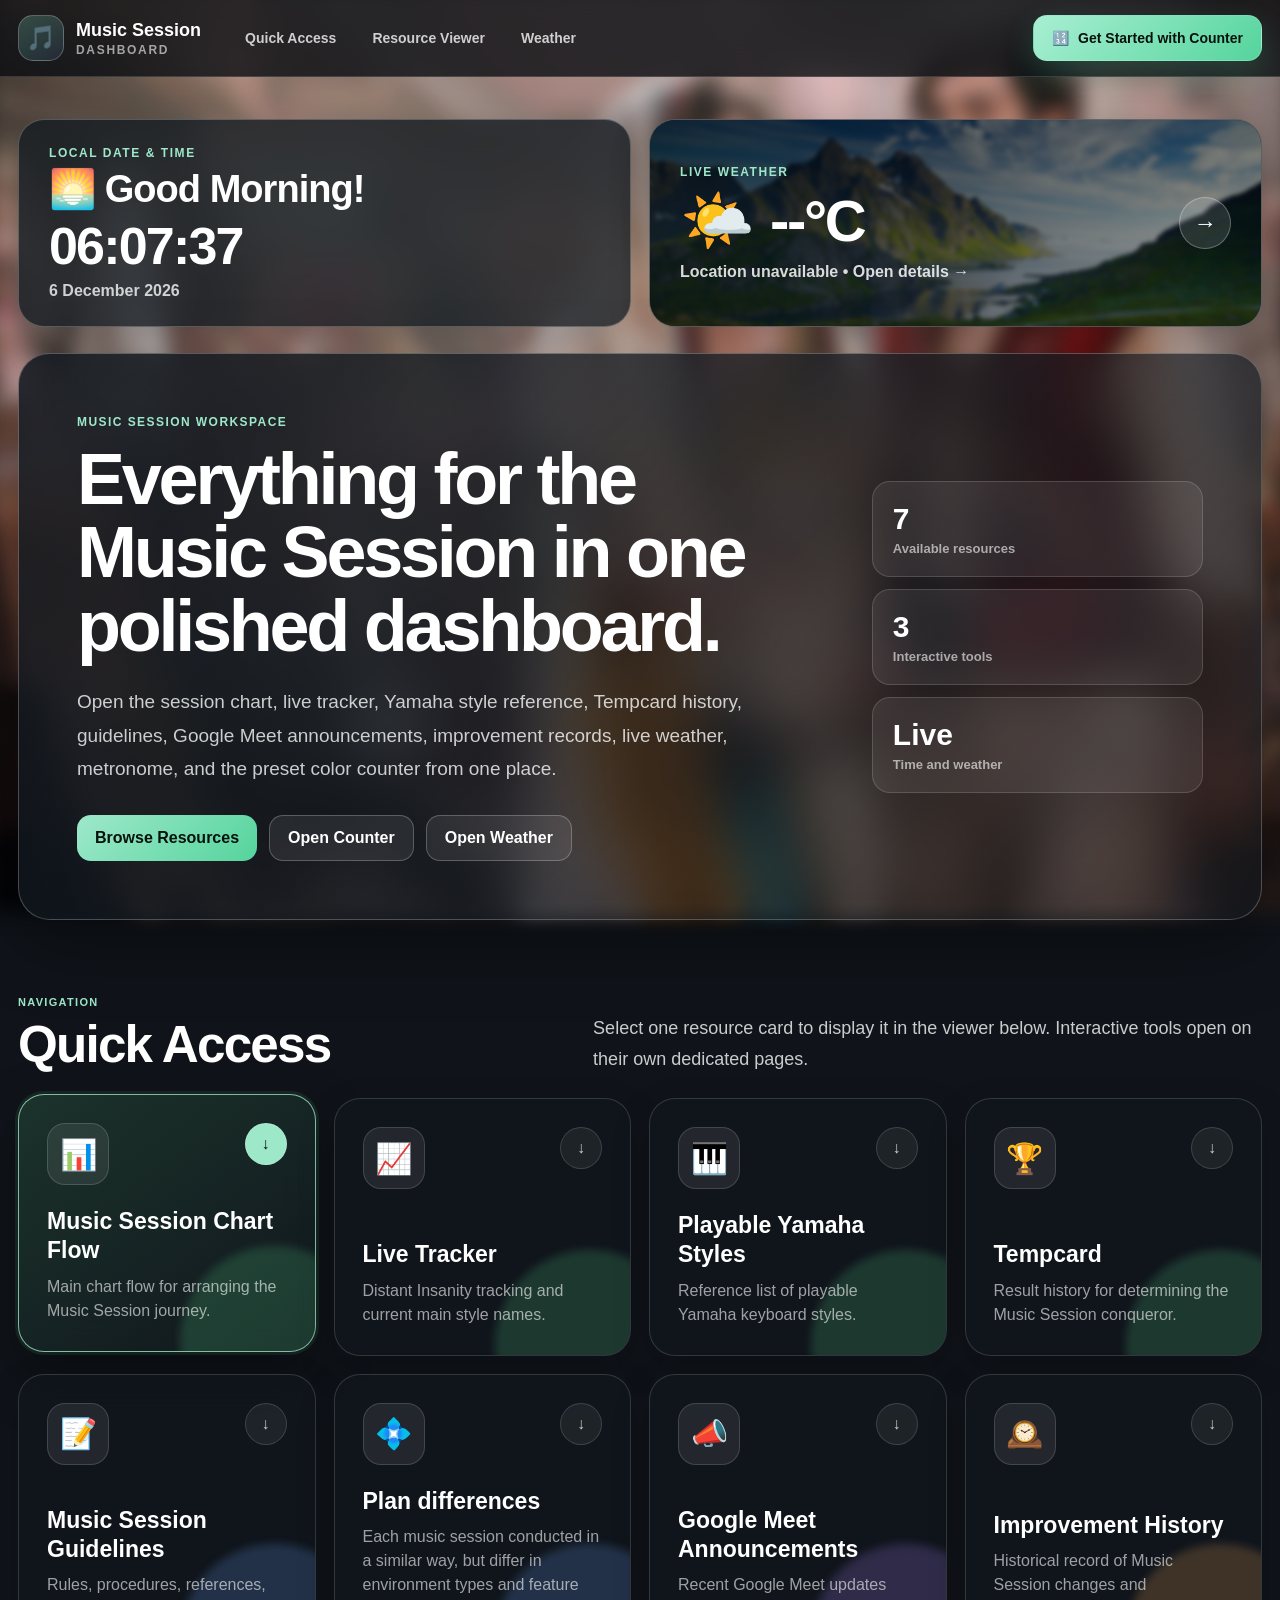
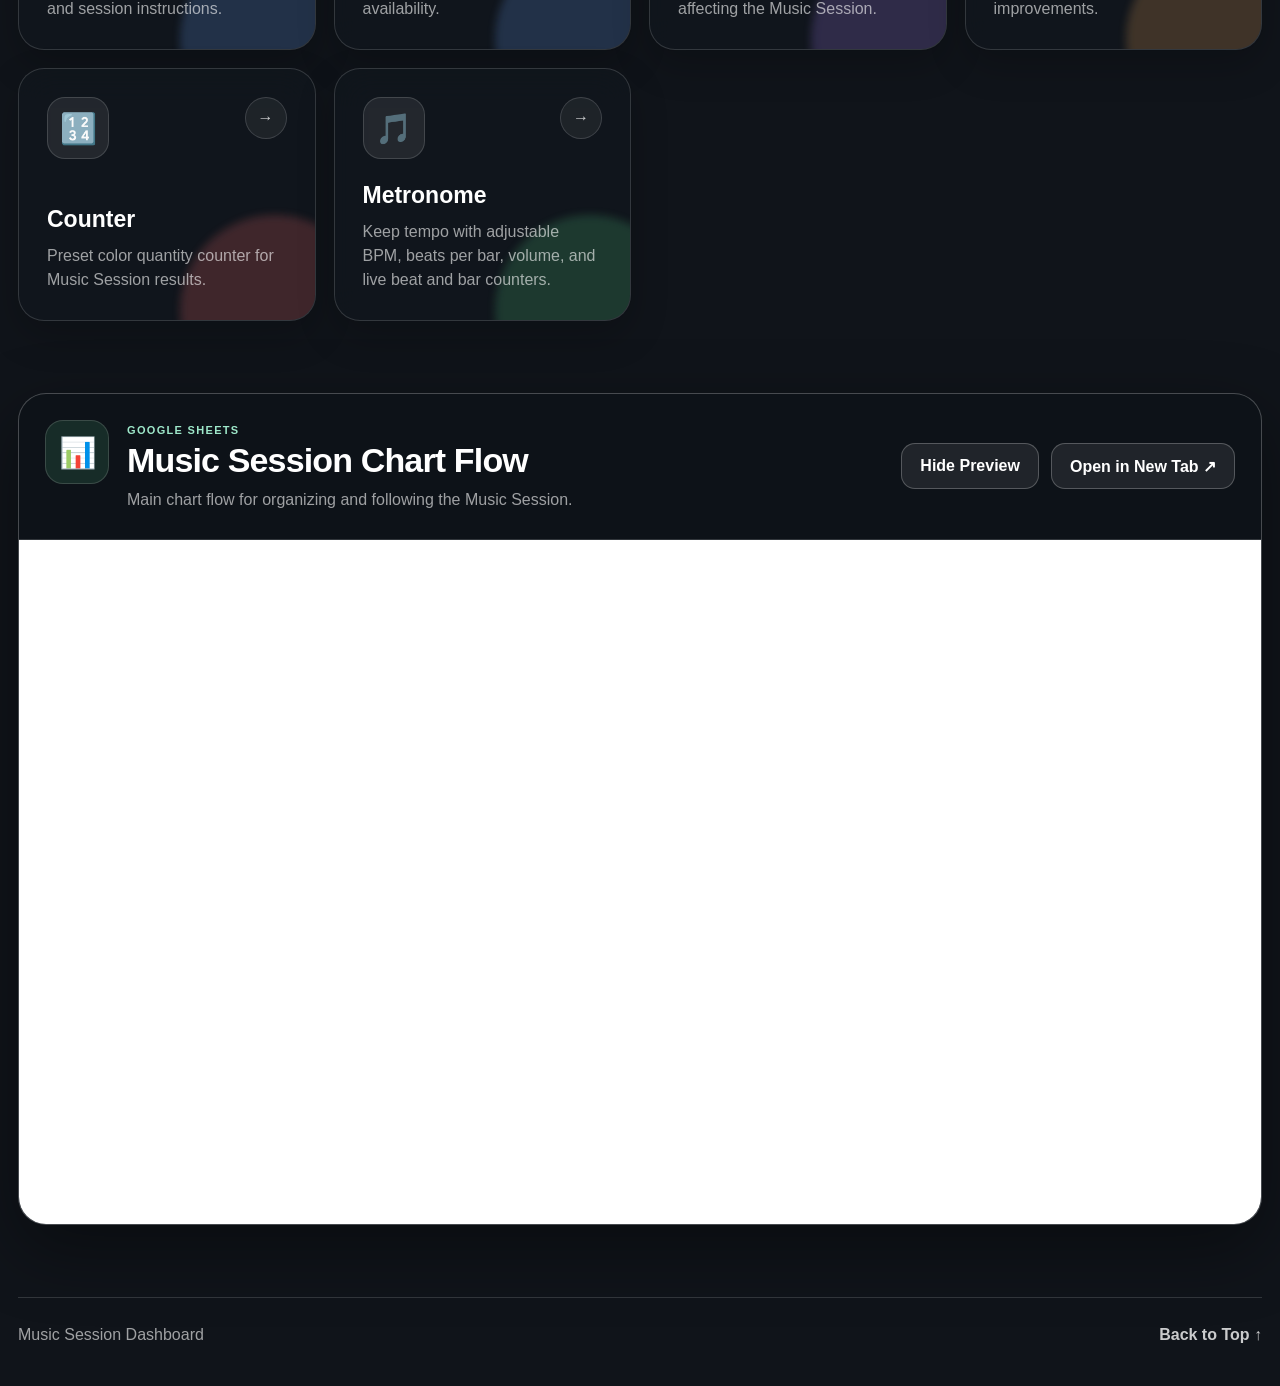
==== index.html @ f475f0dd "New Quick Access for "Spotify Plan Differences". There is a new quick action to open the variety of " ====
<!DOCTYPE html>
<html lang="en">

<head>

  <meta charset="UTF-8">

  <meta
    name="viewport"
    content="width=device-width, initial-scale=1.0"
  >

  <meta
    name="description"
    content="Music Session dashboard with dynamic resources, live date and time, weather, counter, and metronome."
  >

  <title>
    Music Session Dashboard
  </title>

  <link
    rel="stylesheet"
    href="style.css"
  >

</head>


<body id="top" class="dashboard-page">


  <!-- ==================================================
       TOP BAR
       ================================================== -->

  <header class="topbar">

    <div class="topbar-inner">

      <div class="topbar-left">

        <a
          href="#top"
          class="brand"
          aria-label="Music Session home"
        >

          <span
            class="brand-icon"
            aria-hidden="true"
          >
            🎵
          </span>


          <span class="brand-text">

            <strong>
              Music Session
            </strong>

            <small>
              Dashboard
            </small>

          </span>

        </a>


        <nav
          class="topnav"
          aria-label="Main navigation"
        >

          <a href="#quick-access">
            Quick Access
          </a>

          <a href="#resource-viewer">
            Resource Viewer
          </a>

          <a href="weather.html">
            Weather
          </a>

        </nav>

      </div>


      <a
        href="counter.html"
        class="counter-start-button"
      >

        <span aria-hidden="true">
          🔢
        </span>

        <span>
          Get Started with Counter
        </span>

      </a>

    </div>

  </header>


  <!-- ==================================================
       MAIN
       ================================================== -->

  <main class="container">


    <!-- ==================================================
         LIVE DATE / TIME + WEATHER
         ================================================== -->

    <section
      class="dashboard-glance"
      aria-label="Current date, time and weather"
    >


      <!-- ==================================================
           DATE + TIME + GREETING
           ================================================== -->

      <div
        class="
          dashboard-glance-card
          dashboard-time-card
        "
      >

        <span class="dashboard-glance-label">
          Local Date & Time
        </span>


        <strong
          id="dashboardGreeting"
          class="dashboard-greeting"
        >
          Good Afternoon!
        </strong>


        <strong
          id="dashboardTime"
          class="dashboard-time"
        >
          --:--:--
        </strong>


        <span
          id="dashboardDate"
          class="dashboard-date"
        >
          Loading date...
        </span>

      </div>


      <!-- ==================================================
           LIVE WEATHER
           ================================================== -->

      <a
        href="weather.html"
        class="
          dashboard-glance-card
          dashboard-weather-card
        "
        aria-label="Open detailed weather"
      >

        <div class="dashboard-weather-content">


          <div>

            <span class="dashboard-glance-label">
              Live Weather
            </span>


            <div class="dashboard-weather-main">

              <span
                id="dashboardWeatherIcon"
                class="dashboard-weather-icon"
                aria-hidden="true"
              >
                🌤️
              </span>


              <strong
                id="dashboardWeatherTemperature"
                class="dashboard-weather-temperature"
              >
                --°C
              </strong>

            </div>


            <span
              id="dashboardWeatherCondition"
              class="dashboard-weather-condition"
            >
              Open detailed weather →
            </span>

          </div>


          <span
            class="dashboard-weather-arrow"
            aria-hidden="true"
          >
            →
          </span>

        </div>

      </a>

    </section>


    <!-- ==================================================
         HERO
         ================================================== -->

    <section
      class="hero"
      aria-labelledby="hero-title"
    >

      <div class="hero-content">

        <span class="eyebrow">
          Music Session Workspace
        </span>


        <h1 id="hero-title">
          Everything for the Music Session in one polished dashboard.
        </h1>


        <p class="hero-description">

          Open the session chart, live tracker,
          Yamaha style reference, Tempcard history,
          guidelines, Google Meet announcements,
          improvement records, live weather,
          metronome, and the preset color counter
          from one place.

        </p>


        <div class="hero-actions">

          <a
            href="#quick-access"
            class="primary-button"
          >
            Browse Resources
          </a>


          <a
            href="counter.html"
            class="secondary-button"
          >
            Open Counter
          </a>


          <a
            href="weather.html"
            class="secondary-button"
          >
            Open Weather
          </a>

        </div>

      </div>


      <div
        class="hero-summary"
        aria-label="Dashboard summary"
      >

        <div class="summary-card">

          <strong>
            7
          </strong>

          <span>
            Available resources
          </span>

        </div>


        <div class="summary-card">

          <strong>
            3
          </strong>

          <span>
            Interactive tools
          </span>

        </div>


        <div class="summary-card">

          <strong>
            Live
          </strong>

          <span>
            Time and weather
          </span>

        </div>

      </div>

    </section>


    <!-- ==================================================
         QUICK ACCESS
         ================================================== -->

    <section
      id="quick-access"
      class="
        section
        quick-access-section
      "
      aria-labelledby="quick-access-title"
    >

      <div class="section-heading">

        <div>

          <span class="section-label">
            Navigation
          </span>

          <h2 id="quick-access-title">
            Quick Access
          </h2>

        </div>


        <p>

          Select one resource card to display it
          in the viewer below. Interactive tools
          open on their own dedicated pages.

        </p>

      </div>


      <div class="card-grid">


        <!-- ==================================================
             MUSIC SESSION CHART
             ================================================== -->

        <button
          type="button"
          class="
            card
            resource-card
            sheet-card
            is-active
          "
          data-resource-title="Music Session Chart Flow"
          data-resource-type="Google Sheets"
          data-resource-description="Main chart flow for organizing and following the Music Session."
          data-resource-icon="📊"
          data-resource-url="https://docs.google.com/spreadsheets/d/1V_SlKUXxLr7bbJw-w9-4BaVMol0aXf7e313ZcMLo2fs/preview"
          data-resource-new-tab="https://docs.google.com/spreadsheets/d/1V_SlKUXxLr7bbJw-w9-4BaVMol0aXf7e313ZcMLo2fs/edit"
          aria-pressed="true"
        >

          <span
            class="icon"
            aria-hidden="true"
          >
            📊
          </span>


          <span class="card-content">

            <span class="card-title">
              Music Session Chart Flow
            </span>

            <span class="card-description">
              Main chart flow for arranging the Music Session journey.
            </span>

          </span>


          <span
            class="card-arrow"
            aria-hidden="true"
          >
            ↓
          </span>

        </button>


        <!-- ==================================================
             LIVE TRACKER
             ================================================== -->

        <button
          type="button"
          class="
            card
            resource-card
            sheet-card
          "
          data-resource-title="Live Tracker: Distant Insanity &amp; Main Style Name"
          data-resource-type="Google Sheets"
          data-resource-description="Live tracking for Distant Insanity and current main style names."
          data-resource-icon="📈"
          data-resource-url="https://docs.google.com/spreadsheets/d/1BAISSJs8rFXNtnEbiE-Z1cZ-nD_5yqKEy746MrkdE5M/preview"
          data-resource-new-tab="https://docs.google.com/spreadsheets/d/1BAISSJs8rFXNtnEbiE-Z1cZ-nD_5yqKEy746MrkdE5M/edit"
          aria-pressed="false"
        >

          <span
            class="icon"
            aria-hidden="true"
          >
            📈
          </span>


          <span class="card-content">

            <span class="card-title">
              Live Tracker
            </span>

            <span class="card-description">
              Distant Insanity tracking and current main style names.
            </span>

          </span>


          <span
            class="card-arrow"
            aria-hidden="true"
          >
            ↓
          </span>

        </button>


        <!-- ==================================================
             YAMAHA STYLES
             ================================================== -->

        <button
          type="button"
          class="
            card
            resource-card
            sheet-card
          "
          data-resource-title="Playable Yamaha Styles"
          data-resource-type="Google Sheets"
          data-resource-description="Reference list of Yamaha styles available for the Music Session."
          data-resource-icon="🎹"
          data-resource-url="https://docs.google.com/spreadsheets/d/1kqIM1kcWwIaYMFfPiZJtVMvgMdsA9o6fN5UNkoQSwIM/preview"
          data-resource-new-tab="https://docs.google.com/spreadsheets/d/1kqIM1kcWwIaYMFfPiZJtVMvgMdsA9o6fN5UNkoQSwIM/edit"
          aria-pressed="false"
        >

          <span
            class="icon"
            aria-hidden="true"
          >
            🎹
          </span>


          <span class="card-content">

            <span class="card-title">
              Playable Yamaha Styles
            </span>

            <span class="card-description">
              Reference list of playable Yamaha keyboard styles.
            </span>

          </span>


          <span
            class="card-arrow"
            aria-hidden="true"
          >
            ↓
          </span>

        </button>


        <!-- ==================================================
             TEMPCARD
             ================================================== -->

        <button
          type="button"
          class="
            card
            resource-card
            sheet-card
          "
          data-resource-title="Tempcard"
          data-resource-type="Google Sheets"
          data-resource-description="Music Session result history and conqueror tracking."
          data-resource-icon="🏆"
          data-resource-url="https://docs.google.com/spreadsheets/d/1fgxN5ewGqs3GE6jlKywsi7XRRRi_KP_2VvP-HY1gpbs/preview"
          data-resource-new-tab="https://docs.google.com/spreadsheets/d/1fgxN5ewGqs3GE6jlKywsi7XRRRi_KP_2VvP-HY1gpbs/edit"
          aria-pressed="false"
        >

          <span
            class="icon"
            aria-hidden="true"
          >
            🏆
          </span>


          <span class="card-content">

            <span class="card-title">
              Tempcard
            </span>

            <span class="card-description">
              Result history for determining the Music Session conqueror.
            </span>

          </span>


          <span
            class="card-arrow"
            aria-hidden="true"
          >
            ↓
          </span>

        </button>


        <!-- ==================================================
             GUIDELINES
             ================================================== -->

        <button
          type="button"
          class="
            card
            resource-card
            doc-card
          "
          data-resource-title="Music Session Guidelines"
          data-resource-type="Google Docs"
          data-resource-description="Rules, procedures, and guidance for running the Music Session."
          data-resource-icon="📝"
          data-resource-url="https://docs.google.com/document/d/1ERNbJlij9QoPLC6sWJPvThHM378qlVsbnr9JeuBmEfo/preview"
          data-resource-new-tab="https://docs.google.com/document/d/1ERNbJlij9QoPLC6sWJPvThHM378qlVsbnr9JeuBmEfo/edit"
          aria-pressed="false"
        >

          <span
            class="icon"
            aria-hidden="true"
          >
            📝
          </span>


          <span class="card-content">

            <span class="card-title">
              Music Session Guidelines
            </span>

            <span class="card-description">
              Rules, procedures, references, and session instructions.
            </span>

          </span>


          <span
            class="card-arrow"
            aria-hidden="true"
          >
            ↓
          </span>

        </button>

        <!-- ==================================================
             SPOTIFY PLAN DIFFERENCE BETWEEN ENVIRONMENTS
             ================================================== -->

        <button
          type="button"
          class="
            card
            resource-card
            doc-card
          "
          data-resource-title="Plan differences"
          data-resource-type="Google Docs"
          data-resource-description="Each music session conducted in a similar way, but differ in environment types and feature availability."
          data-resource-icon="💠"
          data-resource-url="https://docs.google.com/document/d/1snpueik8jiunu4cv74UNIBNh7AFNeFXihtmrHwlPkcQ/preview"
          data-resource-new-tab="https://docs.google.com/document/d/1snpueik8jiunu4cv74UNIBNh7AFNeFXihtmrHwlPkcQ/edit"
          aria-pressed="false"
        >

          <span
            class="icon"
            aria-hidden="true"
          >
            💠
          </span>


          <span class="card-content">

            <span class="card-title">
              Plan differences
            </span>

            <span class="card-description">
              Each music session conducted in a similar way, but differ in environment types and feature availability.
            </span>

          </span>


          <span
            class="card-arrow"
            aria-hidden="true"
          >
            ↓
          </span>

        </button>


        <!-- ==================================================
             GOOGLE MEET
             ================================================== -->

        <button
          type="button"
          class="
            card
            resource-card
            meet-card
          "
          data-resource-title="Google Meet Announcements"
          data-resource-type="Google Sheets"
          data-resource-description="Recent Google Meet updates that may affect the Music Session."
          data-resource-icon="📣"
          data-resource-url="https://docs.google.com/spreadsheets/d/1P5zKMvawd4gJhKSRdp7oP5b7s4BprOebLRveQnxFM_A/preview"
          data-resource-new-tab="https://docs.google.com/spreadsheets/d/1P5zKMvawd4gJhKSRdp7oP5b7s4BprOebLRveQnxFM_A/edit"
          aria-pressed="false"
        >

          <span
            class="icon"
            aria-hidden="true"
          >
            📣
          </span>


          <span class="card-content">

            <span class="card-title">
              Google Meet Announcements
            </span>

            <span class="card-description">
              Recent Google Meet updates affecting the Music Session.
            </span>

          </span>


          <span
            class="card-arrow"
            aria-hidden="true"
          >
            ↓
          </span>

        </button>


        <!-- ==================================================
             IMPROVEMENT HISTORY
             ================================================== -->

        <button
          type="button"
          class="
            card
            resource-card
            history-card
          "
          data-resource-title="History of Music Session Improvements"
          data-resource-type="Google Docs"
          data-resource-description="Historical record of Music Session changes and improvements."
          data-resource-icon="🕰️"
          data-resource-url="https://docs.google.com/document/d/1QfhVP-BwD-6HYWQwam2kNv_-k9z2s3FiHQLg7I-kcUc/preview"
          data-resource-new-tab="https://docs.google.com/document/d/1QfhVP-BwD-6HYWQwam2kNv_-k9z2s3FiHQLg7I-kcUc/edit"
          aria-pressed="false"
        >

          <span
            class="icon"
            aria-hidden="true"
          >
            🕰️
          </span>


          <span class="card-content">

            <span class="card-title">
              Improvement History
            </span>

            <span class="card-description">
              Historical record of Music Session changes and improvements.
            </span>

          </span>


          <span
            class="card-arrow"
            aria-hidden="true"
          >
            ↓
          </span>

        </button>


        <!-- ==================================================
             COUNTER
             ================================================== -->

        <a
          href="counter.html"
          class="
            card
            counter-card
          "
        >

          <span
            class="icon"
            aria-hidden="true"
          >
            🔢
          </span>


          <span class="card-content">

            <span class="card-title">
              Counter
            </span>

            <span class="card-description">
              Preset color quantity counter for Music Session results.
            </span>

          </span>


          <span
            class="card-arrow"
            aria-hidden="true"
          >
            →
          </span>

        </a>


        <!-- ==================================================
             METRONOME
             ================================================== -->

        <a
          href="metronome.html"
          class="
            card
            metronome-card
          "
        >

          <span
            class="icon"
            aria-hidden="true"
          >
            🎵
          </span>


          <span class="card-content">

            <span class="card-title">
              Metronome
            </span>

            <span class="card-description">

              Keep tempo with adjustable BPM,
              beats per bar, volume, and live beat
              and bar counters.

            </span>

          </span>


          <span
            class="card-arrow"
            aria-hidden="true"
          >
            →
          </span>

        </a>

      </div>

    </section>


    <!-- ==================================================
         RESOURCE VIEWER
         ================================================== -->

    <section
      id="resource-viewer"
      class="
        section
        viewer-section
      "
      aria-labelledby="viewer-title"
    >

      <div class="viewer-card">


        <div class="viewer-header">


          <div class="viewer-title-group">

            <span
              id="viewer-icon"
              class="
                viewer-icon
                sheet-icon
              "
              aria-hidden="true"
            >
              📊
            </span>


            <div>

              <span
                id="viewer-type"
                class="resource-type"
              >
                Google Sheets
              </span>


              <h2 id="viewer-title">
                Music Session Chart Flow
              </h2>


              <p id="viewer-description">

                Main chart flow for organizing
                and following the Music Session.

              </p>

            </div>

          </div>


          <div class="viewer-actions">

            <button
              type="button"
              id="toggle-viewer-button"
              class="viewer-button"
              aria-expanded="true"
              aria-controls="resource-frame-container"
            >
              Hide Preview
            </button>


            <a
              id="viewer-open-button"
              href="https://docs.google.com/spreadsheets/d/1V_SlKUXxLr7bbJw-w9-4BaVMol0aXf7e313ZcMLo2fs/edit"
              target="_blank"
              rel="noopener noreferrer"
              class="open-button"
            >
              Open in New Tab ↗
            </a>

          </div>

        </div>


        <div
          id="resource-frame-container"
          class="iframe-container"
        >

          <div
            id="viewer-loading"
            class="viewer-loading"
            aria-live="polite"
          >
            Loading preview…
          </div>


          <iframe
            id="resource-frame"
            src="https://docs.google.com/spreadsheets/d/1V_SlKUXxLr7bbJw-w9-4BaVMol0aXf7e313ZcMLo2fs/preview"
            title="Music Session Chart Flow read-only preview"
            loading="lazy"
            allowfullscreen
          ></iframe>

        </div>

      </div>

    </section>

  </main>


  <!-- ==================================================
       FOOTER
       ================================================== -->

  <footer class="footer">

    <p>
      Music Session Dashboard
    </p>


    <a href="#top">
      Back to Top ↑
    </a>

  </footer>


  <script src="script.js"></script>

</body>

</html>
---- style.css ----
* {
  box-sizing: border-box;
}

/* ==================================================
   ROOT
   ================================================== */

:root {
  --page-width: 1540px;

  --text-primary: #ffffff;
  --text-secondary: rgba(255, 255, 255, 0.78);
  --text-muted: rgba(255, 255, 255, 0.60);

  --border-light: rgba(255, 255, 255, 0.15);
  --border-medium: rgba(255, 255, 255, 0.24);

  --green: #57cc84;
  --green-light: #9ee8ca;
  --blue: #70a7ff;
  --purple: #ad85ff;
  --orange: #ffb15f;
  --red: #ff7070;

  --shadow-large:
    0 24px 70px rgba(0, 0, 0, 0.40);


  /* ==================================================
     COUNTER + METRONOME BACKGROUND

     CHANGE THIS EVERY MAIN STYLE LIST REFRESH
     ================================================== */

  --music-session-background:
    url(
      "images/Screencap - Main clip/Aladdin 30.jpg"
    );


  /* ==================================================
     DASHBOARD BACKGROUND ONLY 
     index.html permanently uses this image

  CHANGE THIS EVERY 3 MAIN STYLE LIST REFRESHES
     ================================================== */

  --dashboard-background:
    url(
      "images/Main%20background/ALD-1000035.jpg"
    );


  /* ==================================================
     SHARED BACKGROUND SETTINGS
     ================================================== */

  --music-session-background-blur: 10px;
  --music-session-background-darkness: 0.1;
}


/* ==================================================
   HTML
   ================================================== */

html {
  scroll-behavior: smooth;
  scroll-padding-top: 100px;
}

html,
body {
  margin: 0;
  padding: 0;
  width: 100%;
  min-height: 100%;
}


/* ==================================================
   PAGE
   ================================================== */

body {
  min-height: 100vh;

  position: relative;

  overflow-x: hidden;

  font-family:
    Rubik,
    Arial,
    sans-serif;

  color:
    var(--text-primary);

  background:
    #10141a;
}


/* ==================================================
   SHARED BACKGROUND

   Default:
   Counter + Metronome = current Main Style
   ================================================== */

body::before {
  content: "";

  position: fixed;

  /*
  Equal extension around all sides prevents
  blur-edge clipping without changing centering.
  */
  inset: -12px;

  z-index: -2;

  background-image:
    var(--music-session-background);

  background-size:
    cover;

  background-position:
    center center;

  background-repeat:
    no-repeat;

  filter:
    blur(
      var(--music-session-background-blur)
    );

  transform:
    none;

  pointer-events:
    none;
}


/* ==================================================
   DASHBOARD BACKGROUND OVERRIDE

   index.html ONLY
   ================================================== */

body.dashboard-page::before {
  background-image:
    var(--dashboard-background);
}


/* ==================================================
   SHARED DARK OVERLAY
   ================================================== */

body::after {
  content: "";

  position: fixed;

  inset: 0;

  z-index: -1;

  background:
    rgba(
      0,
      0,
      0,
      var(--music-session-background-darkness)
    );

  pointer-events:
    none;
}


/* ==================================================
   GENERAL
   ================================================== */

a {
  color: inherit;
}

button {
  font: inherit;
}


/* ==================================================
   TOP BAR
   ================================================== */

.topbar {
  position: sticky;
  top: 0;

  z-index: 100;

  border-bottom:
    1px solid var(--border-light);

  background:
    rgba(8, 12, 17, 0.78);

  backdrop-filter:
    blur(22px);

  -webkit-backdrop-filter:
    blur(22px);
}

.topbar-inner {
  width:
    min(
      var(--page-width),
      calc(100% - 36px)
    );

  min-height: 76px;

  margin: 0 auto;

  display: flex;

  align-items: center;

  justify-content:
    space-between;

  gap: 24px;
}

.topbar-left {
  min-width: 0;

  display: flex;

  align-items: center;

  justify-content:
    flex-start;

  gap: 30px;
}


/* ==================================================
   BRAND
   ================================================== */

.brand {
  flex: 0 0 auto;

  display: inline-flex;

  align-items: center;

  gap: 12px;

  color: white;

  text-decoration: none;
}

.brand-icon {
  width: 46px;
  height: 46px;

  display: grid;

  place-items: center;

  border:
    1px solid var(--border-medium);

  border-radius: 15px;

  background:
    linear-gradient(
      145deg,
      rgba(123, 220, 181, 0.26),
      rgba(112, 167, 255, 0.12)
    );

  font-size: 24px;
}

.brand-text strong,
.brand-text small {
  display: block;
}

.brand-text strong {
  font-size: 18px;
}

.brand-text small {
  margin-top: 2px;

  color:
    var(--text-muted);

  font-size: 12px;
  font-weight: 700;

  text-transform: uppercase;

  letter-spacing: 0.14em;
}


/* ==================================================
   NAVIGATION
   ================================================== */

.topnav {
  display: flex;

  align-items: center;

  gap: 8px;
}

.topnav a {
  padding:
    10px 14px;

  border-radius: 12px;

  color:
    var(--text-secondary);

  text-decoration: none;

  font-size: 14px;
  font-weight: 700;

  transition:
    background 0.2s ease,
    color 0.2s ease,
    transform 0.2s ease;
}

.topnav a:hover {
  color: white;

  background:
    rgba(255, 255, 255, 0.10);

  transform:
    translateY(-1px);
}


/* ==================================================
   COUNTER START BUTTON
   ================================================== */

.counter-start-button {
  flex: 0 0 auto;

  min-height: 46px;

  padding:
    0 18px;

  display: inline-flex;

  align-items: center;

  justify-content: center;

  gap: 9px;

  border:
    1px solid rgba(158, 232, 202, 0.40);

  border-radius: 14px;

  color:
    #07120d;

  background:
    linear-gradient(
      135deg,
      #a8efd2,
      #55d49d
    );

  box-shadow:
    0 12px 30px rgba(69, 197, 143, 0.22);

  text-decoration: none;

  font-size: 14px;
  font-weight: 800;

  transition:
    transform 0.2s ease,
    box-shadow 0.2s ease;
}

.counter-start-button:hover {
  transform:
    translateY(-2px);

  box-shadow:
    0 17px 36px rgba(69, 197, 143, 0.34);
}


/* ==================================================
   CONTAINER
   ================================================== */

.container {
  width:
    min(
      var(--page-width),
      calc(100% - 36px)
    );

  margin:
    0 auto;

  padding:
    42px 0 72px;
}


/* ==================================================
   DASHBOARD GLANCE
   ================================================== */

.dashboard-glance {
  display: grid;

  grid-template-columns:
    repeat(
      2,
      minmax(0, 1fr)
    );

  gap: 18px;

  margin-bottom: 26px;
}

.dashboard-glance-card {
  position: relative;

  overflow: hidden;

  min-height: 170px;

  padding:
    26px 30px;

  display: flex;

  flex-direction: column;

  justify-content: center;

  border:
    1px solid var(--border-medium);

  border-radius: 26px;

  color: white;

  background:
    rgba(17, 24, 31, 0.76);

  box-shadow:
    0 16px 38px rgba(0, 0, 0, 0.25);

  backdrop-filter:
    blur(20px);

  -webkit-backdrop-filter:
    blur(20px);

  text-decoration: none;

  transition:
    transform 0.22s ease,
    border-color 0.22s ease,
    background 0.22s ease,
    box-shadow 0.22s ease;
}

.dashboard-glance-card:hover {
  transform:
    translateY(-4px);

  border-color:
    rgba(158, 232, 202, 0.55);

  box-shadow:
    0 22px 46px rgba(0, 0, 0, 0.34);
}

.dashboard-glance-label {
  display: block;

  color:
    var(--green-light);

  font-size: 12px;

  font-weight: 800;

  letter-spacing: 0.13em;

  text-transform: uppercase;
}


/* ==================================================
   GREETING
   ================================================== */

.dashboard-greeting {
  display: block;

  margin-top: 9px;

  color: white;

  font-size:
    clamp(27px, 3vw, 38px);

  line-height: 1.08;

  font-weight: 800;

  letter-spacing: -0.025em;
}


/* ==================================================
   TIME
   ================================================== */

.dashboard-time {
  display: block;

  margin-top: 10px;

  color: white;

  font-size:
    clamp(36px, 4.3vw, 52px);

  line-height: 1;

  font-weight: 800;

  letter-spacing: -0.035em;
}


/* ==================================================
   DATE
   ================================================== */

.dashboard-date {
  display: block;

  margin-top: 10px;

  color:
    var(--text-secondary);

  font-size: 16px;

  font-weight: 700;
}


/* ==================================================
   DASHBOARD WEATHER CARD
   ================================================== */

.dashboard-weather-card {
  position: relative;

  overflow: hidden;

  background:
    rgba(17, 24, 31, 0.76);
}

.dashboard-weather-card::before {
  content: "";

  position: absolute;

  inset: -4px;

  z-index: 0;

  background:
    linear-gradient(
      90deg,
      rgba(4, 14, 19, 0.78),
      rgba(5, 14, 20, 0.45)
    ),
    url(
      "images/weather-background.jpg"
    )
    center / cover
    no-repeat;

  filter:
    blur(2px);

  pointer-events:
    none;
}

.dashboard-weather-content {
  position: relative;

  z-index: 2;

  width: 100%;

  display: flex;

  align-items: center;

  justify-content:
    space-between;

  gap: 20px;
}

.dashboard-weather-main {
  margin-top: 12px;

  display: flex;

  align-items: center;

  gap: 15px;
}

.dashboard-weather-icon {
  flex: 0 0 auto;

  font-size:
    clamp(44px, 5vw, 60px);

  line-height: 1;
}

.dashboard-weather-temperature {
  color: white;

  font-size:
    clamp(42px, 5.2vw, 58px);

  line-height: 1;

  font-weight: 800;

  letter-spacing: -0.04em;
}

.dashboard-weather-condition {
  display: block;

  margin-top: 12px;

  color:
    rgba(255, 255, 255, 0.84);

  font-size: 16px;

  font-weight: 700;
}

.dashboard-weather-arrow {
  width: 52px;
  height: 52px;

  display: grid;

  place-items: center;

  flex: 0 0 auto;

  border:
    1px solid rgba(255, 255, 255, 0.28);

  border-radius: 50%;

  background:
    rgba(255, 255, 255, 0.12);

  color: white;

  font-size: 23px;

  font-weight: 800;
}


/* ==================================================
   HERO
   ================================================== */

.hero {
  position: relative;

  overflow: hidden;

  display: grid;

  grid-template-columns:
    minmax(0, 1.6fr)
    minmax(280px, 0.7fr);

  align-items: center;

  gap: 38px;

  padding:
    clamp(30px, 5vw, 58px);

  border:
    1px solid var(--border-medium);

  border-radius: 32px;

  background:
    linear-gradient(
      135deg,
      rgba(17, 24, 31, 0.86),
      rgba(17, 24, 31, 0.58)
    );

  box-shadow:
    var(--shadow-large);

  backdrop-filter:
    blur(26px);

  -webkit-backdrop-filter:
    blur(26px);
}

.hero-content,
.hero-summary {
  position: relative;

  z-index: 1;
}

.eyebrow,
.section-label,
.resource-type {
  display: inline-block;

  color:
    var(--green-light);

  font-weight: 800;

  text-transform: uppercase;

  letter-spacing: 0.12em;
}

.eyebrow {
  margin-bottom: 14px;

  font-size: 12px;
}

.hero h1 {
  max-width: 860px;

  margin: 0;

  font-size:
    clamp(38px, 6vw, 72px);

  line-height: 1.02;

  letter-spacing: -0.045em;
}

.hero-description {
  max-width: 760px;

  margin:
    22px 0 0;

  color:
    var(--text-secondary);

  font-size:
    clamp(16px, 2vw, 19px);

  line-height: 1.75;
}


/* ==================================================
   HERO ACTIONS
   ================================================== */

.hero-actions {
  display: flex;

  flex-wrap: wrap;

  gap: 12px;

  margin-top: 30px;
}

.primary-button,
.secondary-button,
.open-button,
.viewer-button {
  min-height: 46px;

  padding:
    0 18px;

  display: inline-flex;

  align-items: center;

  justify-content: center;

  border-radius: 14px;

  text-decoration: none;

  font-weight: 800;

  cursor: pointer;

  transition:
    transform 0.2s ease,
    background 0.2s ease,
    box-shadow 0.2s ease;
}

.primary-button {
  color:
    #07120d;

  background:
    linear-gradient(
      135deg,
      #9ee8ca,
      #55d49d
    );
}

.secondary-button,
.open-button,
.viewer-button {
  border:
    1px solid var(--border-medium);

  color: white;

  background:
    rgba(255, 255, 255, 0.08);
}

.primary-button:hover,
.secondary-button:hover,
.open-button:hover,
.viewer-button:hover {
  transform:
    translateY(-2px);
}

.secondary-button:hover,
.open-button:hover,
.viewer-button:hover {
  background:
    rgba(255, 255, 255, 0.14);
}


/* ==================================================
   HERO SUMMARY
   ================================================== */

.hero-summary {
  display: grid;

  gap: 12px;
}

.summary-card {
  padding: 20px;

  border:
    1px solid var(--border-light);

  border-radius: 18px;

  background:
    rgba(255, 255, 255, 0.075);
}

.summary-card strong,
.summary-card span {
  display: block;
}

.summary-card strong {
  font-size: 30px;
}

.summary-card span {
  margin-top: 5px;

  color:
    var(--text-muted);

  font-size: 13px;

  font-weight: 700;
}


/* ==================================================
   SECTIONS
   ================================================== */

.section {
  margin-top: 72px;
}

.section-heading {
  display: grid;

  grid-template-columns:
    minmax(0, 0.8fr)
    minmax(280px, 1fr);

  align-items: end;

  gap: 40px;

  margin-bottom: 24px;
}

.section-label {
  margin-bottom: 7px;

  font-size: 11px;
}

.section-heading h2 {
  margin: 0;

  font-size:
    clamp(30px, 4vw, 52px);

  letter-spacing: -0.035em;
}

.section-heading > p {
  margin: 0;

  color:
    var(--text-secondary);

  font-size: 18px;

  line-height: 1.7;
}


/* ==================================================
   CARDS
   ================================================== */

.card-grid {
  display: grid;

  grid-template-columns:
    repeat(
      4,
      minmax(0, 1fr)
    );

  gap: 18px;
}

.card {
  position: relative;

  overflow: hidden;

  min-height: 220px;

  padding: 28px;

  display: flex;

  flex-direction: column;

  justify-content: space-between;

  gap: 22px;

  border:
    1px solid var(--border-light);

  border-radius: 26px;

  color: white;

  background:
    rgba(17, 23, 30, 0.72);

  box-shadow:
    0 15px 38px rgba(0, 0, 0, 0.20);

  backdrop-filter:
    blur(18px);

  -webkit-backdrop-filter:
    blur(18px);

  text-align: left;

  text-decoration: none;

  cursor: pointer;

  transition:
    transform 0.22s ease,
    border-color 0.22s ease,
    background 0.22s ease,
    box-shadow 0.22s ease;
}

button.card {
  width: 100%;

  appearance: none;

  -webkit-appearance: none;
}

.card::after {
  content: "";

  position: absolute;

  right: -55px;

  bottom: -85px;

  width: 190px;
  height: 190px;

  border-radius: 50%;

  opacity: 0.20;

  filter:
    blur(4px);
}

.card:hover {
  transform:
    translateY(-6px);

  border-color:
    var(--border-medium);

  background:
    rgba(27, 34, 42, 0.88);
}

.card.is-active {
  transform:
    translateY(-4px);

  border-color:
    rgba(158, 232, 202, 0.78);

  background:
    linear-gradient(
      145deg,
      rgba(29, 54, 45, 0.92),
      rgba(17, 23, 30, 0.84)
    );

  box-shadow:
    0 0 0 3px rgba(87, 204, 132, 0.10),
    0 24px 55px rgba(0, 0, 0, 0.38);
}

.card.is-active .card-arrow {
  color:
    #07120d;

  background:
    var(--green-light);
}

.icon {
  position: relative;

  z-index: 1;

  width: 62px;
  height: 62px;

  display: grid;

  place-items: center;

  border:
    1px solid var(--border-light);

  border-radius: 18px;

  background:
    rgba(255, 255, 255, 0.08);

  font-size: 30px;
}

.card-content {
  position: relative;

  z-index: 1;

  display: block;
}

.card-title {
  display: block;

  font-size: 23px;

  font-weight: 800;

  line-height: 1.25;
}

.card-description {
  display: block;

  margin-top: 10px;

  color:
    var(--text-muted);

  font-size: 16px;

  line-height: 1.5;
}

.card-arrow {
  position: absolute;

  top: 28px;
  right: 28px;

  z-index: 1;

  width: 42px;
  height: 42px;

  display: grid;

  place-items: center;

  border:
    1px solid var(--border-light);

  border-radius: 50%;

  color:
    var(--text-secondary);

  background:
    rgba(255, 255, 255, 0.06);

  font-weight: 800;
}

.sheet-card::after {
  background:
    var(--green);
}

.doc-card::after {
  background:
    var(--blue);
}

.meet-card::after {
  background:
    var(--purple);
}

.history-card::after {
  background:
    var(--orange);
}

.counter-card::after {
  background:
    var(--red);
}

.metronome-card::after {
  background:
    #57cc84;
}


/* ==================================================
   VIEWER
   ================================================== */

.viewer-card {
  overflow: hidden;

  border:
    1px solid var(--border-medium);

  border-radius: 28px;

  background:
    rgba(14, 19, 25, 0.82);

  box-shadow:
    var(--shadow-large);

  backdrop-filter:
    blur(23px);

  -webkit-backdrop-filter:
    blur(23px);
}

.viewer-header {
  padding: 26px;

  display: flex;

  align-items: center;

  justify-content:
    space-between;

  gap: 24px;

  border-bottom:
    1px solid var(--border-light);
}

.viewer-title-group {
  min-width: 0;

  display: flex;

  align-items: flex-start;

  gap: 18px;
}

.viewer-icon {
  flex: 0 0 auto;

  width: 64px;
  height: 64px;

  display: grid;

  place-items: center;

  border:
    1px solid var(--border-light);

  border-radius: 18px;

  background:
    rgba(87, 204, 132, 0.14);

  font-size: 30px;
}

.resource-type {
  margin-bottom: 5px;

  font-size: 11px;
}

.viewer-title-group h2 {
  margin: 0;

  font-size:
    clamp(24px, 3vw, 34px);

  letter-spacing: -0.025em;
}

.viewer-title-group p {
  margin:
    8px 0 0;

  color:
    var(--text-muted);

  font-size: 16px;

  line-height: 1.55;
}

.viewer-actions {
  flex: 0 0 auto;

  display: flex;

  align-items: center;

  gap: 12px;
}


/* ==================================================
   IFRAME
   ================================================== */

.iframe-container {
  position: relative;

  width: 100%;

  height:
    min(76vh, 760px);

  min-height: 540px;

  overflow: hidden;

  background:
    rgba(255, 255, 255, 0.04);

  transition:
    height 0.35s ease,
    min-height 0.35s ease,
    opacity 0.25s ease;
}

.iframe-container iframe {
  position: relative;

  z-index: 2;

  width: 100%;
  height: 100%;

  display: block;

  border: 0;

  background:
    white;

  opacity: 1;

  transition:
    opacity 0.25s ease;
}

.iframe-container.is-loading iframe {
  opacity: 0;
}

.viewer-loading {
  position: absolute;

  inset: 0;

  z-index: 1;

  display: grid;

  place-items: center;

  color:
    var(--text-secondary);

  background:
    linear-gradient(
      135deg,
      rgba(18, 26, 34, 0.96),
      rgba(11, 16, 22, 0.96)
    );

  font-size: 18px;

  font-weight: 800;
}

.iframe-container.is-collapsed {
  height: 0;

  min-height: 0;

  opacity: 0;

  pointer-events: none;
}

.viewer-card.preview-collapsed .viewer-header {
  border-bottom-color:
    transparent;
}


/* ==================================================
   FOOTER
   ================================================== */

.footer {
  width:
    min(
      var(--page-width),
      calc(100% - 36px)
    );

  margin:
    0 auto;

  padding:
    28px 0 42px;

  display: flex;

  align-items: center;

  justify-content:
    space-between;

  gap: 20px;

  border-top:
    1px solid var(--border-light);

  color:
    var(--text-muted);
}

.footer p {
  margin: 0;
}

.footer a {
  color:
    var(--text-secondary);

  text-decoration: none;

  font-weight: 800;
}

.footer a:hover {
  color: white;
}


/* ==================================================
   RESPONSIVE
   ================================================== */

@media (max-width: 1100px) {

  .card-grid {
    grid-template-columns:
      repeat(2, minmax(0, 1fr));
  }

  .hero {
    grid-template-columns:
      1fr;
  }

  .hero-summary {
    grid-template-columns:
      repeat(3, minmax(0, 1fr));
  }
}

@media (max-width: 900px) {

  .dashboard-glance {
    grid-template-columns:
      1fr;
  }
}

@media (max-width: 820px) {

  .viewer-header {
    align-items:
      flex-start;

    flex-direction:
      column;
  }

  .viewer-actions {
    width: 100%;
  }

  .open-button,
  .viewer-button {
    flex: 1;
  }
}

@media (max-width: 760px) {

  .topnav {
    display: none;
  }

  .container {
    padding-top: 24px;
  }

  .dashboard-glance-card {
    min-height: 145px;

    padding: 22px;
  }

  .dashboard-time {
    font-size: 40px;
  }

  .dashboard-weather-temperature {
    font-size: 44px;
  }

  .hero {
    padding:
      28px 22px;

    border-radius: 24px;
  }

  .hero-summary {
    grid-template-columns:
      1fr;
  }

  .section-heading {
    grid-template-columns:
      1fr;

    gap: 12px;
  }

  .card-grid {
    grid-template-columns:
      1fr;
  }

  .card {
    min-height: 190px;
  }

  .iframe-container {
    height: 68vh;

    min-height: 440px;
  }
}

@media (max-width: 520px) {

  .topbar-inner,
  .container,
  .footer {
    width:
      min(
        100% - 22px,
        var(--page-width)
      );
  }

  .brand-text small {
    display: none;
  }

  .counter-start-button span:last-child {
    display: none;
  }

  .dashboard-glance-card {
    min-height: 135px;

    padding: 19px;
  }

  .dashboard-greeting {
    font-size: 26px;
  }

  .dashboard-time {
    font-size: 36px;
  }

  .dashboard-date {
    font-size: 14px;
  }

  .dashboard-weather-icon {
    font-size: 42px;
  }

  .dashboard-weather-temperature {
    font-size: 40px;
  }

  .dashboard-weather-arrow {
    width: 43px;
    height: 43px;
  }

  .hero h1 {
    font-size: 38px;
  }

  .hero-actions {
    flex-direction:
      column;
  }

  .primary-button,
  .secondary-button {
    width: 100%;
  }

  .viewer-header {
    padding: 18px;
  }

  .viewer-title-group {
    gap: 12px;
  }

  .viewer-icon {
    width: 50px;
    height: 50px;

    font-size: 24px;
  }

  .viewer-actions {
    flex-direction:
      column;
  }

  .open-button,
  .viewer-button {
    width: 100%;
  }

  .iframe-container {
    min-height: 400px;
  }
}


/* ==================================================
   REDUCED MOTION
   ================================================== */

@media (prefers-reduced-motion: reduce) {

  html {
    scroll-behavior:
      auto;
  }

  *,
  *::before,
  *::after {
    animation-duration:
      0.01ms !important;

    animation-iteration-count:
      1 !important;

    transition-duration:
      0.01ms !important;
  }
}
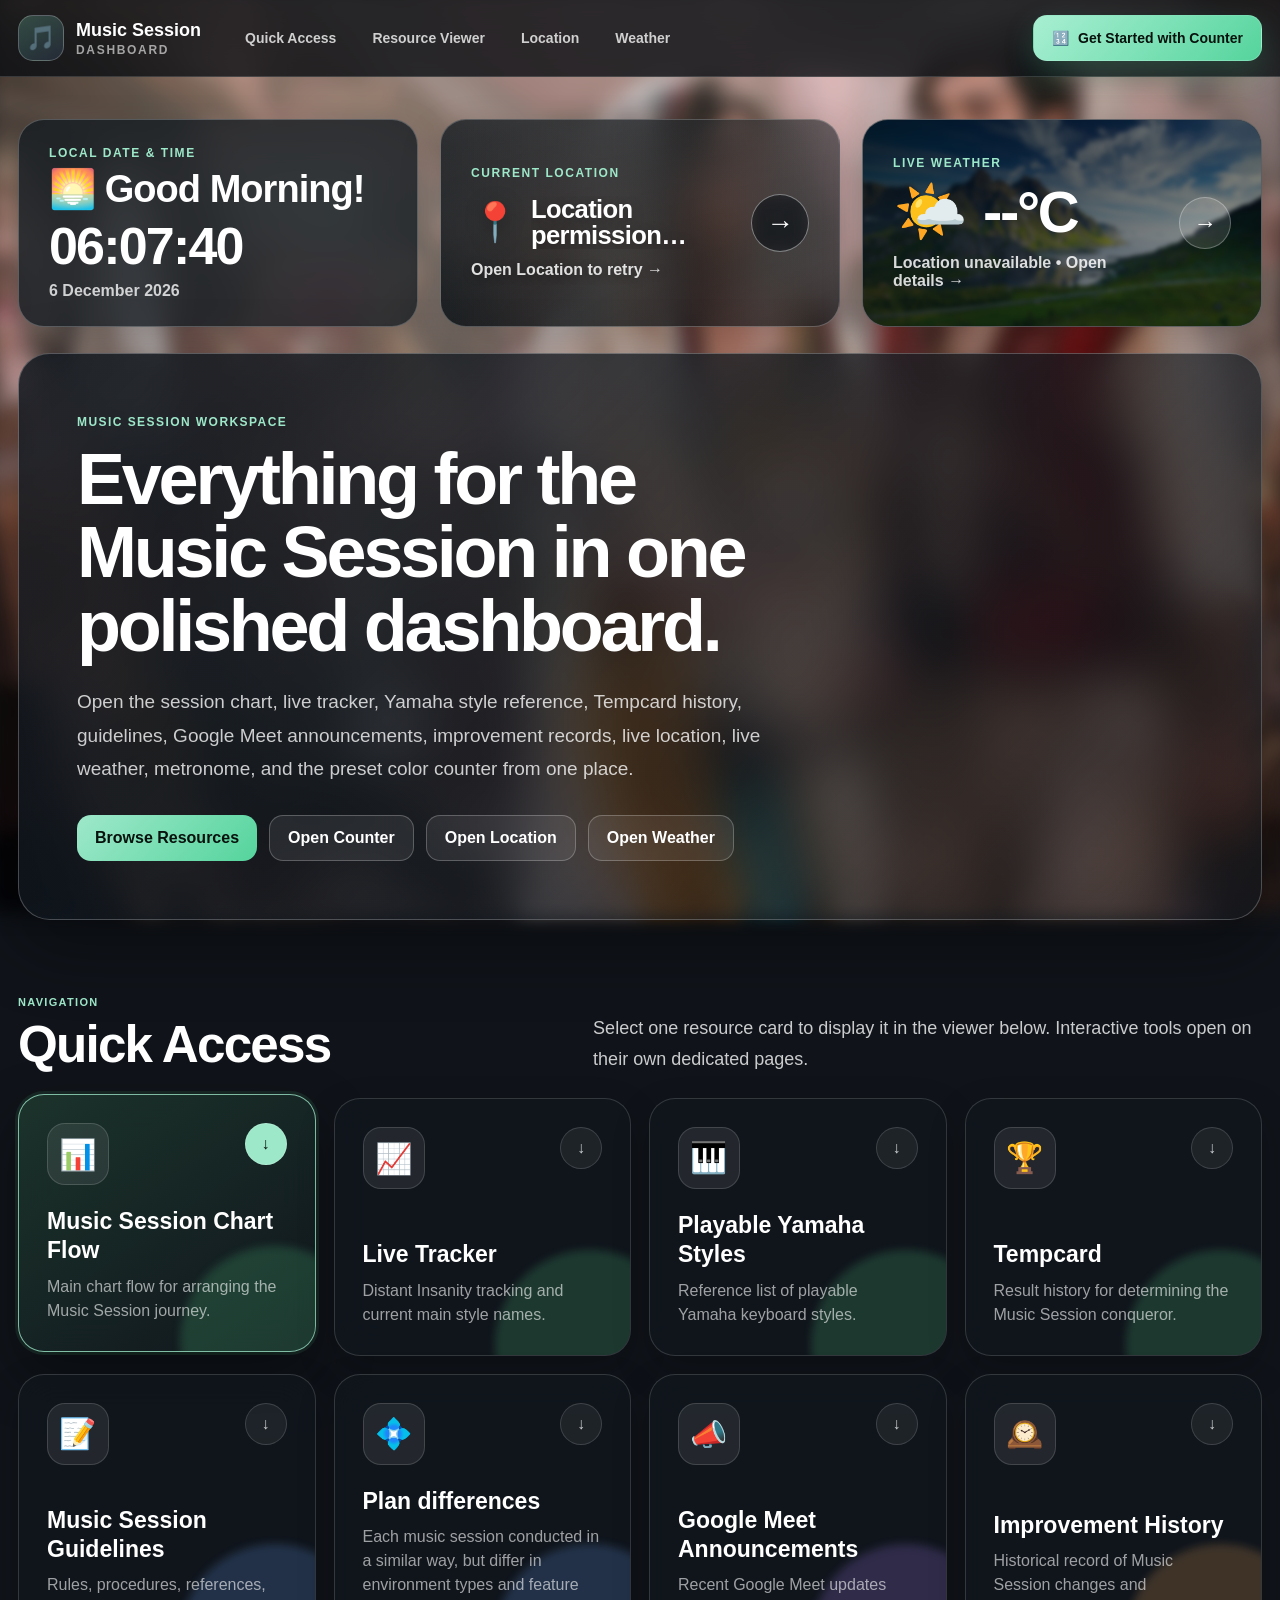
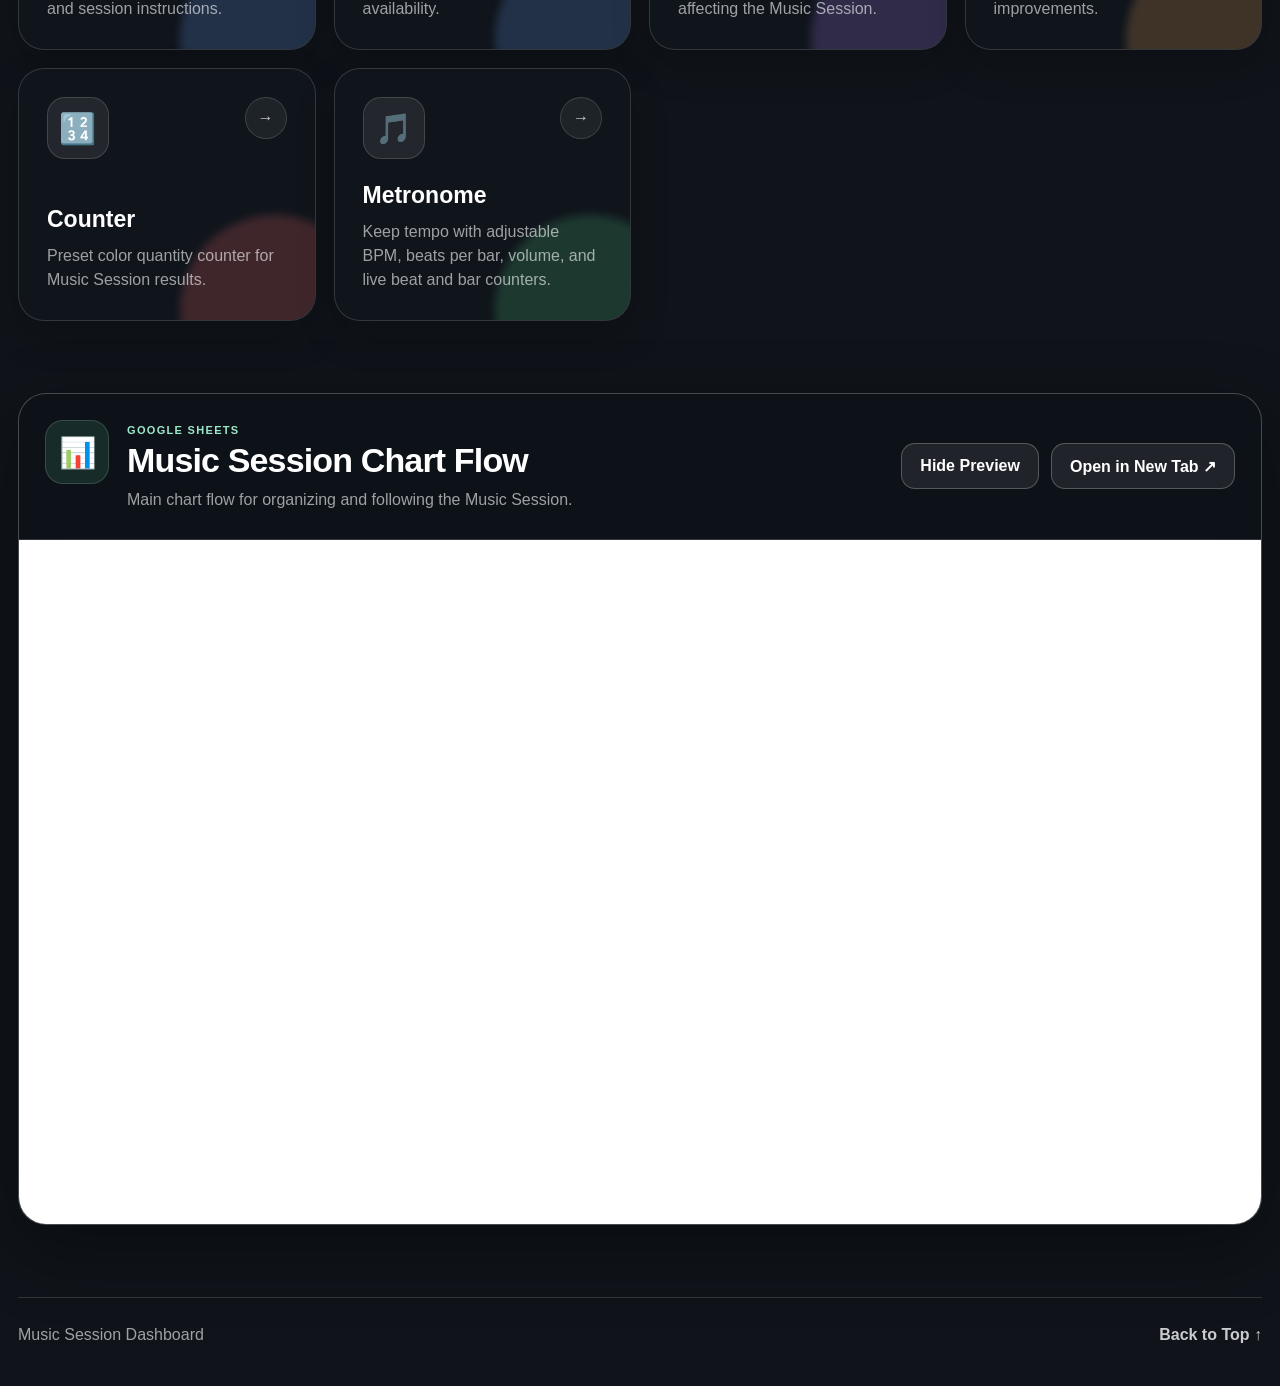
==== commit 6b77e4a0: "NEW - Location! The new location feature deepens your engagement and to track whenever you are. This" ====
--- a/index.html
+++ b/index.html
@@ -12,7 +12,7 @@
 
   <meta
     name="description"
-    content="Music Session dashboard with dynamic resources, live date and time, weather, counter, and metronome."
+    content="Music Session dashboard with dynamic resources, live date and time, current location, weather, counter, and metronome."
   >
 
   <title>
@@ -24,6 +24,124 @@
     href="style.css"
   >
 
+
+  <!-- LOCATION DASHBOARD INTEGRATION -->
+  <style>
+    /* Three-card live row: Time -> Location -> Weather */
+    .dashboard-glance {
+      display: grid !important;
+      grid-template-columns: repeat(3, minmax(0, 1fr)) !important;
+      gap: 22px !important;
+      align-items: stretch;
+    }
+
+    .dashboard-location-card {
+      position: relative;
+      overflow: hidden;
+      isolation: isolate;
+      min-width: 0;
+      color: #fff;
+      text-decoration: none;
+      background:
+        linear-gradient(90deg, rgba(14, 21, 26, 0.82), rgba(14, 21, 26, 0.56)),
+        url("location-background.jpg") center center / cover no-repeat;
+      transition: transform 180ms ease, box-shadow 180ms ease, border-color 180ms ease;
+    }
+
+    .dashboard-location-card::before {
+      content: "";
+      position: absolute;
+      inset: 0;
+      z-index: -1;
+      background: linear-gradient(180deg, rgba(255,255,255,0.04), rgba(0,0,0,0.16));
+      pointer-events: none;
+    }
+
+    .dashboard-location-card:hover {
+      transform: translateY(-2px);
+      box-shadow: 0 18px 40px rgba(0, 0, 0, 0.28);
+    }
+
+    .dashboard-location-content {
+      min-height: 100%;
+      display: flex;
+      align-items: center;
+      justify-content: space-between;
+      gap: 18px;
+    }
+
+    .dashboard-location-main {
+      display: flex;
+      align-items: center;
+      gap: 12px;
+      margin-top: 16px;
+      min-width: 0;
+    }
+
+    .dashboard-location-icon {
+      flex: 0 0 auto;
+      font-size: clamp(2rem, 3vw, 3.35rem);
+      line-height: 1;
+      filter: drop-shadow(0 5px 10px rgba(0,0,0,0.28));
+    }
+
+    .dashboard-location-name {
+      min-width: 0;
+      display: -webkit-box;
+      -webkit-box-orient: vertical;
+      -webkit-line-clamp: 2;
+      overflow: hidden;
+      font-size: clamp(1.35rem, 2vw, 2.15rem);
+      line-height: 1.04;
+      letter-spacing: -0.025em;
+      text-shadow: 0 3px 12px rgba(0,0,0,0.34);
+    }
+
+    .dashboard-location-status {
+      display: block;
+      margin-top: 10px;
+      color: rgba(255,255,255,0.86);
+      font-weight: 700;
+      line-height: 1.35;
+      text-shadow: 0 2px 8px rgba(0,0,0,0.34);
+    }
+
+    .dashboard-location-arrow {
+      width: 58px;
+      height: 58px;
+      flex: 0 0 58px;
+      display: grid;
+      place-items: center;
+      border-radius: 999px;
+      border: 1px solid rgba(255,255,255,0.42);
+      background: rgba(13, 18, 22, 0.32);
+      backdrop-filter: blur(8px);
+      -webkit-backdrop-filter: blur(8px);
+      font-size: 1.7rem;
+      font-weight: 800;
+    }
+
+    @media (max-width: 1180px) {
+      .dashboard-glance {
+        grid-template-columns: 1fr 1fr !important;
+      }
+
+      .dashboard-time-card {
+        grid-column: 1 / -1;
+      }
+    }
+
+    @media (max-width: 760px) {
+      .dashboard-glance {
+        grid-template-columns: 1fr !important;
+      }
+
+      .dashboard-time-card {
+        grid-column: auto;
+      }
+    }
+  </style>
+
 </head>
 
 
@@ -82,6 +200,10 @@
             Resource Viewer
           </a>
 
+          <a href="location.html">
+            Location
+          </a>
+
           <a href="weather.html">
             Weather
           </a>
@@ -119,12 +241,12 @@
 
 
     <!-- ==================================================
-         LIVE DATE / TIME + WEATHER
+         LIVE DATE / TIME + LOCATION + WEATHER
          ================================================== -->
 
     <section
       class="dashboard-glance"
-      aria-label="Current date, time and weather"
+      aria-label="Current date, time, location and weather"
     >
 
 
@@ -168,6 +290,66 @@
         </span>
 
       </div>
+
+
+      <!-- ==================================================
+           CURRENT LOCATION
+           ================================================== -->
+
+      <a
+        href="location.html"
+        class="
+          dashboard-glance-card
+          dashboard-location-card
+        "
+        aria-label="Open detailed location"
+      >
+
+        <div class="dashboard-location-content">
+
+          <div>
+
+            <span class="dashboard-glance-label">
+              Current Location
+            </span>
+
+            <div class="dashboard-location-main">
+
+              <span
+                class="dashboard-location-icon"
+                aria-hidden="true"
+              >
+                📍
+              </span>
+
+              <strong
+                id="dashboardLocationName"
+                class="dashboard-location-name"
+              >
+                Detecting location...
+              </strong>
+
+            </div>
+
+            <span
+              id="dashboardLocationStatus"
+              class="dashboard-location-status"
+            >
+              Waiting for location access
+            </span>
+
+          </div>
+
+          <span
+            class="dashboard-location-arrow"
+            aria-hidden="true"
+          >
+            →
+          </span>
+
+        </div>
+
+      </a>
 
 
       <!-- ==================================================
@@ -264,7 +446,7 @@
           Open the session chart, live tracker,
           Yamaha style reference, Tempcard history,
           guidelines, Google Meet announcements,
-          improvement records, live weather,
+          improvement records, live location, live weather,
           metronome, and the preset color counter
           from one place.
 
@@ -290,57 +472,19 @@
 
 
           <a
+            href="location.html"
+            class="secondary-button"
+          >
+            Open Location
+          </a>
+
+
+          <a
             href="weather.html"
             class="secondary-button"
           >
             Open Weather
           </a>
-
-        </div>
-
-      </div>
-
-
-      <div
-        class="hero-summary"
-        aria-label="Dashboard summary"
-      >
-
-        <div class="summary-card">
-
-          <strong>
-            7
-          </strong>
-
-          <span>
-            Available resources
-          </span>
-
-        </div>
-
-
-        <div class="summary-card">
-
-          <strong>
-            3
-          </strong>
-
-          <span>
-            Interactive tools
-          </span>
-
-        </div>
-
-
-        <div class="summary-card">
-
-          <strong>
-            Live
-          </strong>
-
-          <span>
-            Time and weather
-          </span>
 
         </div>
 
@@ -1030,6 +1174,113 @@
   </footer>
 
 
+
+  <!-- CURRENT LOCATION CARD -->
+  <script>
+    (() => {
+      const nameElement = document.getElementById("dashboardLocationName");
+      const statusElement = document.getElementById("dashboardLocationStatus");
+
+      if (!nameElement || !statusElement) return;
+
+      let hadCachedLocation = false;
+
+      const setFallback = (name, status) => {
+        nameElement.textContent = name;
+        statusElement.textContent = status;
+      };
+
+      const displayAddress = (address = {}, fallback = "Current position") => {
+        const area =
+          address.suburb ||
+          address.neighbourhood ||
+          address.city_district ||
+          address.city ||
+          address.town ||
+          address.village ||
+          fallback;
+
+        const region = address.city || address.state || address.country || "";
+        nameElement.textContent = region && region !== area
+          ? `${area}, ${region}`
+          : area;
+      };
+
+      try {
+        const cached = JSON.parse(localStorage.getItem("musicSessionLocation") || "null");
+        if (cached && Number.isFinite(Number(cached.latitude)) && Number.isFinite(Number(cached.longitude))) {
+          hadCachedLocation = true;
+          displayAddress(cached.address || {}, "Last detected position");
+          statusElement.textContent = "Last location • Refreshing…";
+        }
+      } catch (_) {
+        // Cached location is optional.
+      }
+
+      const reverseGeocode = async (latitude, longitude, accuracy = null) => {
+        try {
+          const url = new URL("https://nominatim.openstreetmap.org/reverse");
+          url.searchParams.set("format", "jsonv2");
+          url.searchParams.set("lat", latitude);
+          url.searchParams.set("lon", longitude);
+          url.searchParams.set("zoom", "12");
+          url.searchParams.set("addressdetails", "1");
+
+          const response = await fetch(url, {
+            headers: { "Accept": "application/json" }
+          });
+
+          if (!response.ok) throw new Error("Reverse geocoding unavailable");
+
+          const data = await response.json();
+          const address = data.address || {};
+          displayAddress(address, data.name || "Current position");
+          statusElement.textContent = "Location detected • Open details →";
+
+          try {
+            localStorage.setItem("musicSessionLocation", JSON.stringify({
+              latitude: Number(latitude),
+              longitude: Number(longitude),
+              accuracy: accuracy == null ? null : Number(accuracy),
+              address,
+              savedAt: Date.now()
+            }));
+          } catch (_) {
+            // Local storage is optional.
+          }
+        } catch (error) {
+          nameElement.textContent = `${Number(latitude).toFixed(3)}, ${Number(longitude).toFixed(3)}`;
+          statusElement.textContent = "Coordinates detected • Open details →";
+        }
+      };
+
+      if (!navigator.geolocation) {
+        setFallback("Location unavailable", "Geolocation is not supported • Open details →");
+        return;
+      }
+
+      navigator.geolocation.getCurrentPosition(
+        ({ coords }) => reverseGeocode(coords.latitude, coords.longitude, coords.accuracy),
+        (error) => {
+          if (hadCachedLocation) {
+            statusElement.textContent = "Showing last location • Open details →";
+            return;
+          }
+
+          const message = error.code === 1
+            ? "Location permission needed"
+            : "Unable to detect location";
+          setFallback(message, "Open Location to retry →");
+        },
+        {
+          enableHighAccuracy: true,
+          timeout: 10000,
+          maximumAge: 300000
+        }
+      );
+    })();
+  </script>
+
   <script src="script.js"></script>
 
 </body>
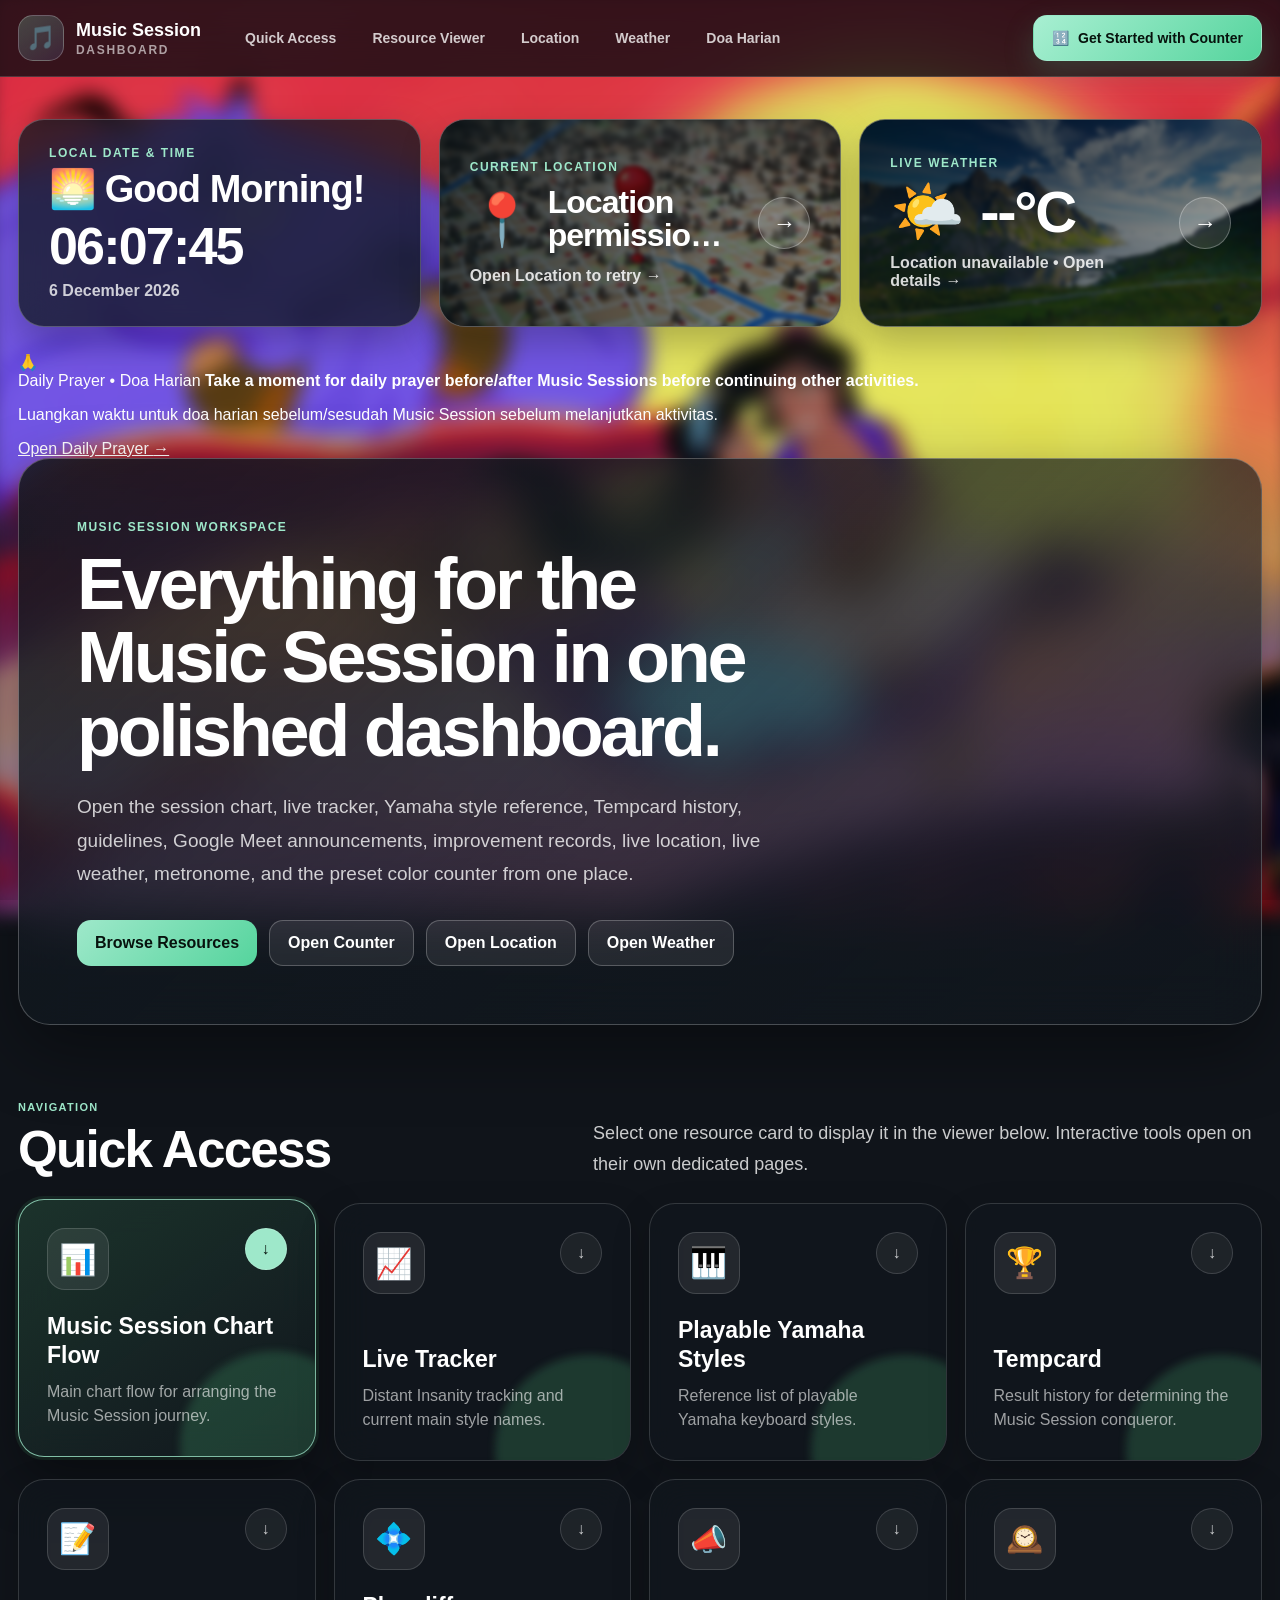
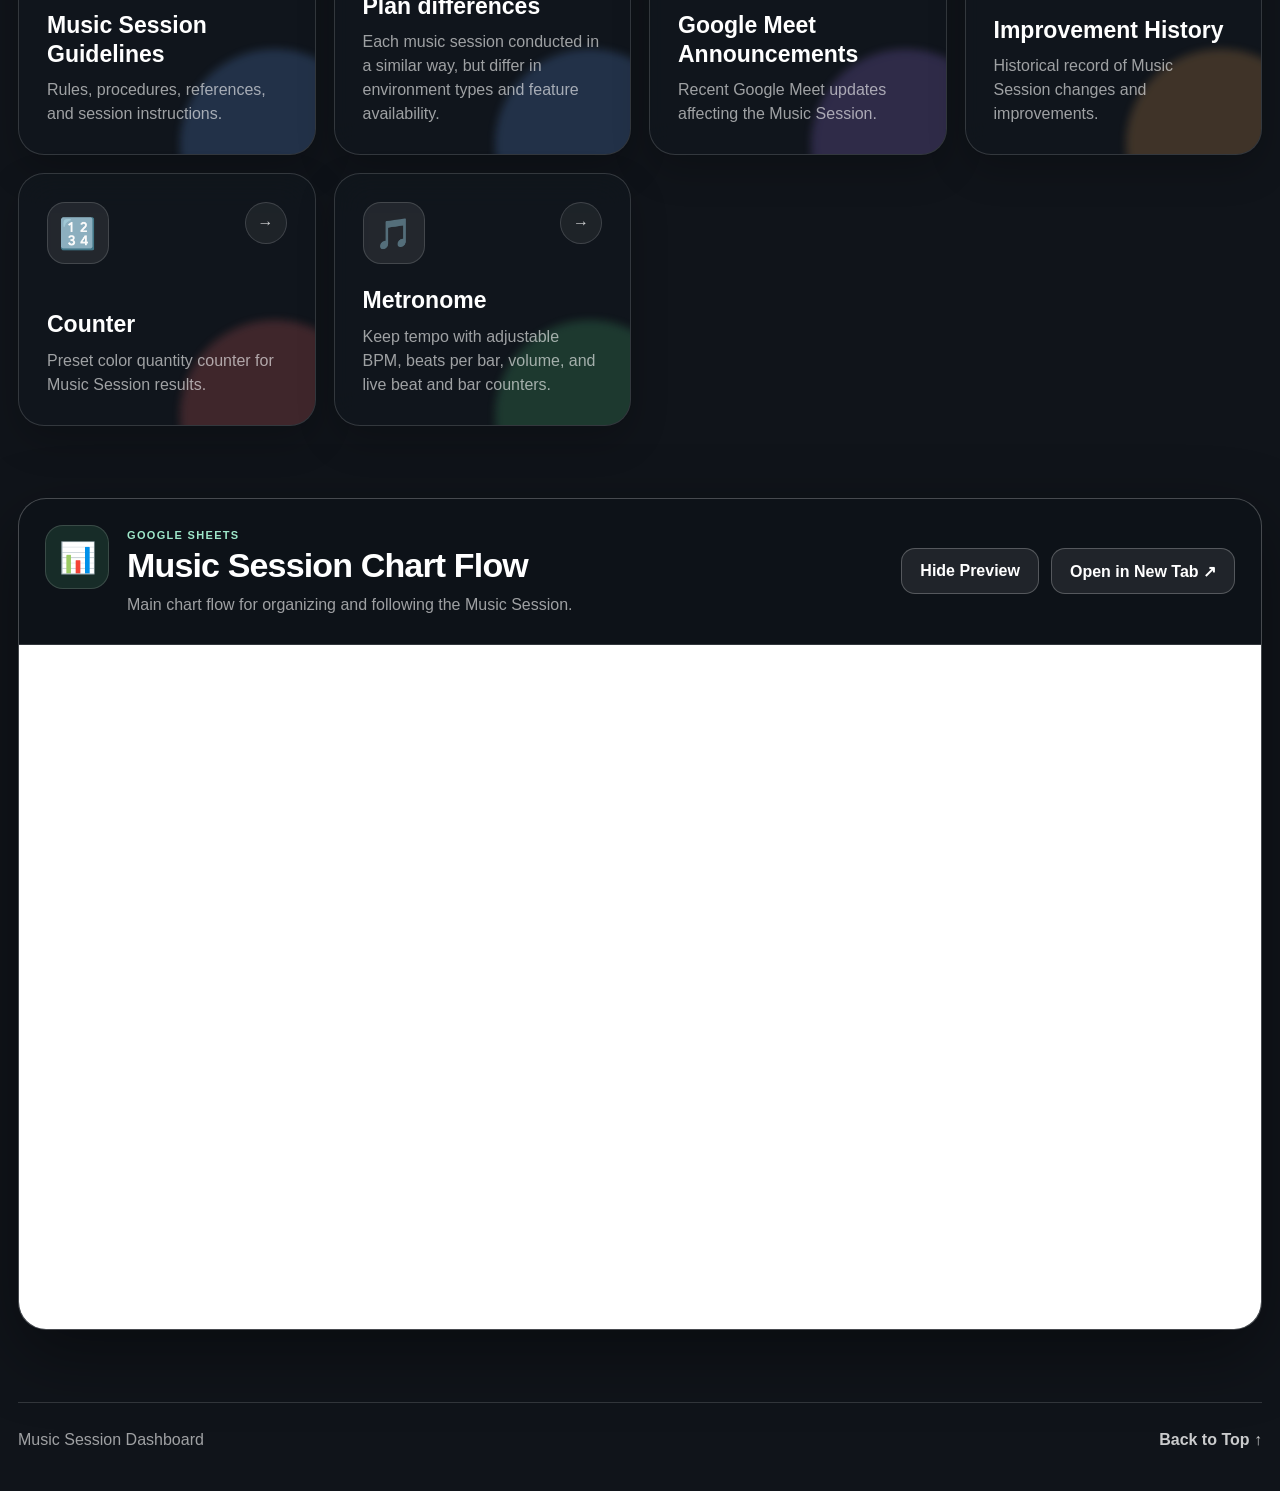
==== commit ed6ebc1a: "Jangan lupa doa!  Don't forgot to speak to Jesus! Pastikan waktu anda terpakai sedikit untuk berbica" ====
--- a/index.html
+++ b/index.html
@@ -12,7 +12,7 @@
 
   <meta
     name="description"
-    content="Music Session dashboard with dynamic resources, live date and time, current location, weather, counter, and metronome."
+    content="Music Session dashboard with dynamic resources, live date and time, current location, weather, counter, metronome, and daily prayer."
   >
 
   <title>
@@ -23,125 +23,6 @@
     rel="stylesheet"
     href="style.css"
   >
-
-
-  <!-- LOCATION DASHBOARD INTEGRATION -->
-  <style>
-    /* Three-card live row: Time -> Location -> Weather */
-    .dashboard-glance {
-      display: grid !important;
-      grid-template-columns: repeat(3, minmax(0, 1fr)) !important;
-      gap: 22px !important;
-      align-items: stretch;
-    }
-
-    .dashboard-location-card {
-      position: relative;
-      overflow: hidden;
-      isolation: isolate;
-      min-width: 0;
-      color: #fff;
-      text-decoration: none;
-      background:
-        linear-gradient(90deg, rgba(14, 21, 26, 0.82), rgba(14, 21, 26, 0.56)),
-        url("location-background.jpg") center center / cover no-repeat;
-      transition: transform 180ms ease, box-shadow 180ms ease, border-color 180ms ease;
-    }
-
-    .dashboard-location-card::before {
-      content: "";
-      position: absolute;
-      inset: 0;
-      z-index: -1;
-      background: linear-gradient(180deg, rgba(255,255,255,0.04), rgba(0,0,0,0.16));
-      pointer-events: none;
-    }
-
-    .dashboard-location-card:hover {
-      transform: translateY(-2px);
-      box-shadow: 0 18px 40px rgba(0, 0, 0, 0.28);
-    }
-
-    .dashboard-location-content {
-      min-height: 100%;
-      display: flex;
-      align-items: center;
-      justify-content: space-between;
-      gap: 18px;
-    }
-
-    .dashboard-location-main {
-      display: flex;
-      align-items: center;
-      gap: 12px;
-      margin-top: 16px;
-      min-width: 0;
-    }
-
-    .dashboard-location-icon {
-      flex: 0 0 auto;
-      font-size: clamp(2rem, 3vw, 3.35rem);
-      line-height: 1;
-      filter: drop-shadow(0 5px 10px rgba(0,0,0,0.28));
-    }
-
-    .dashboard-location-name {
-      min-width: 0;
-      display: -webkit-box;
-      -webkit-box-orient: vertical;
-      -webkit-line-clamp: 2;
-      overflow: hidden;
-      font-size: clamp(1.35rem, 2vw, 2.15rem);
-      line-height: 1.04;
-      letter-spacing: -0.025em;
-      text-shadow: 0 3px 12px rgba(0,0,0,0.34);
-    }
-
-    .dashboard-location-status {
-      display: block;
-      margin-top: 10px;
-      color: rgba(255,255,255,0.86);
-      font-weight: 700;
-      line-height: 1.35;
-      text-shadow: 0 2px 8px rgba(0,0,0,0.34);
-    }
-
-    .dashboard-location-arrow {
-      width: 58px;
-      height: 58px;
-      flex: 0 0 58px;
-      display: grid;
-      place-items: center;
-      border-radius: 999px;
-      border: 1px solid rgba(255,255,255,0.42);
-      background: rgba(13, 18, 22, 0.32);
-      backdrop-filter: blur(8px);
-      -webkit-backdrop-filter: blur(8px);
-      font-size: 1.7rem;
-      font-weight: 800;
-    }
-
-    @media (max-width: 1180px) {
-      .dashboard-glance {
-        grid-template-columns: 1fr 1fr !important;
-      }
-
-      .dashboard-time-card {
-        grid-column: 1 / -1;
-      }
-    }
-
-    @media (max-width: 760px) {
-      .dashboard-glance {
-        grid-template-columns: 1fr !important;
-      }
-
-      .dashboard-time-card {
-        grid-column: auto;
-      }
-    }
-  </style>
-
 </head>
 
 
@@ -206,6 +87,10 @@
 
           <a href="weather.html">
             Weather
+          </a>
+
+          <a href="daily-prayer.html">
+            Doa Harian
           </a>
 
         </nav>
@@ -419,6 +304,49 @@
 
     </section>
 
+    <!-- ==================================================
+     DAILY PRAYER
+     ================================================== -->
+
+<section class="daily-prayer-banner">
+
+  <div class="daily-prayer-banner-content">
+
+    <span
+      class="daily-prayer-banner-icon"
+      aria-hidden="true"
+    >
+      🙏
+    </span>
+
+    <div class="daily-prayer-banner-text">
+
+      <span class="daily-prayer-banner-label">
+        Daily Prayer • Doa Harian
+      </span>
+
+      <strong>
+        Take a moment for daily prayer before/after Music Sessions before continuing other activities.
+      </strong>
+
+      <p>
+        Luangkan waktu untuk doa harian sebelum/sesudah Music Session sebelum melanjutkan aktivitas.
+      </p>
+
+    </div>
+
+  </div>
+
+
+  <a
+    href="daily-prayer.html"
+    class="daily-prayer-banner-button"
+  >
+    Open Daily Prayer
+    <span aria-hidden="true">→</span>
+  </a>
+
+</section>
 
     <!-- ==================================================
          HERO
@@ -485,6 +413,7 @@
           >
             Open Weather
           </a>
+
 
         </div>
 
--- a/style.css
+++ b/style.css
@@ -30,25 +30,25 @@
   /* ==================================================
      COUNTER + METRONOME BACKGROUND
 
-     CHANGE THIS EVERY MAIN STYLE LIST REFRESH
+     CHANGE THIS WHEN MAIN STYLE REFRESHED
      ================================================== */
 
   --music-session-background:
     url(
-      "images/Screencap - Main clip/Aladdin 30.jpg"
+      "images/Screencap - Abu clip/Abu Aladdin 04.jpg"
     );
 
 
   /* ==================================================
-     DASHBOARD BACKGROUND ONLY 
+     DASHBOARD BACKGROUND ONLY
+
      index.html permanently uses this image
-
-  CHANGE THIS EVERY 3 MAIN STYLE LIST REFRESHES
+     CHANGE THIS EVERY 3 MAIN STYLE LIST REFRESHES
      ================================================== */
 
   --dashboard-background:
     url(
-      "images/Main%20background/ALD-1000035.jpg"
+      "images/Main%20background/ALD-1000013.jpg"
     );
 
 
@@ -450,7 +450,7 @@
 
   grid-template-columns:
     repeat(
-      2,
+      3,
       minmax(0, 1fr)
     );
 
@@ -721,6 +721,226 @@
 }
 
 
+
+/* ==================================================
+   DASHBOARD LOCATION CARD
+   Same background treatment as Weather
+   ================================================== */
+
+.dashboard-glance-card.dashboard-location-card {
+  position: relative;
+  overflow: hidden;
+  isolation: isolate;
+  min-width: 0;
+
+  color: white;
+
+  /* Fallback background */
+  background:
+    rgba(17, 24, 31, 0.76);
+
+  text-decoration: none;
+}
+
+
+/* ==================================================
+   LOCATION BACKGROUND IMAGE
+   Same blur level as Weather: 2px
+   ================================================== */
+
+.dashboard-glance-card.dashboard-location-card::before {
+  content: "";
+
+  position: absolute;
+
+  inset: -4px;
+
+  z-index: 0;
+
+  background:
+    linear-gradient(
+      90deg,
+      rgba(4, 14, 19, 0.78),
+      rgba(5, 14, 20, 0.45)
+    ),
+    url("images/location-background.jpg")
+    center / cover
+    no-repeat;
+
+  filter:
+    blur(2px);
+
+  pointer-events:
+    none;
+}
+
+
+/* ==================================================
+   LOCATION CONTENT
+   ================================================== */
+
+.dashboard-location-content {
+  position: relative;
+
+  z-index: 2;
+
+  width: 100%;
+
+  min-height: 100%;
+
+  display: flex;
+
+  align-items: center;
+
+  justify-content:
+    space-between;
+
+  gap: 18px;
+}
+
+
+.dashboard-location-content > div {
+  min-width: 0;
+}
+
+
+/* ==================================================
+   LOCATION MAIN ROW
+   ================================================== */
+
+.dashboard-location-main {
+  margin-top: 12px;
+
+  display: flex;
+
+  align-items: center;
+
+  gap: 14px;
+
+  min-width: 0;
+}
+
+
+/* ==================================================
+   LOCATION ICON
+   ================================================== */
+
+.dashboard-location-icon {
+  flex: 0 0 auto;
+
+  font-size:
+    clamp(42px, 4vw, 56px);
+
+  line-height: 1;
+}
+
+
+/* ==================================================
+   LOCATION NAME
+   ================================================== */
+
+.dashboard-location-name {
+  min-width: 0;
+
+  display: -webkit-box;
+
+  overflow: hidden;
+
+  -webkit-box-orient:
+    vertical;
+
+  -webkit-line-clamp:
+    2;
+
+  line-clamp:
+    2;
+
+  color: white;
+
+  font-size:
+    clamp(24px, 2.5vw, 36px);
+
+  line-height: 1.05;
+
+  font-weight: 800;
+
+  letter-spacing:
+    -0.03em;
+
+  overflow-wrap:
+    anywhere;
+}
+
+
+/* ==================================================
+   LOCATION STATUS
+   ================================================== */
+
+.dashboard-location-status {
+  display: block;
+
+  margin-top: 12px;
+
+  color:
+    rgba(255, 255, 255, 0.84);
+
+  font-size: 16px;
+
+  font-weight: 700;
+
+  line-height: 1.35;
+}
+
+
+/* ==================================================
+   LOCATION ARROW
+   ================================================== */
+
+.dashboard-location-arrow {
+  position: relative;
+
+  z-index: 2;
+
+  width: 52px;
+
+  height: 52px;
+
+  display: grid;
+
+  place-items: center;
+
+  flex: 0 0 auto;
+
+  border:
+    1px solid rgba(255, 255, 255, 0.28);
+
+  border-radius: 50%;
+
+  background:
+    rgba(255, 255, 255, 0.12);
+
+  color: white;
+
+  font-size: 23px;
+
+  font-weight: 800;
+}
+
+
+/* ==================================================
+   LOCATION HOVER
+   ================================================== */
+
+.dashboard-location-card:hover
+.dashboard-location-arrow {
+  transform:
+    translateX(3px);
+
+  background:
+    rgba(255, 255, 255, 0.20);
+}
+
+
 /* ==================================================
    HERO
    ================================================== */
@@ -1499,6 +1719,26 @@
    RESPONSIVE
    ================================================== */
 
+
+@media (max-width: 1180px) {
+
+  .dashboard-glance {
+    grid-template-columns:
+      repeat(
+        2,
+        minmax(0, 1fr)
+      );
+  }
+
+  .dashboard-time-card {
+    grid-column:
+      1 / -1;
+  }
+}
+
+
+
+
 @media (max-width: 1100px) {
 
   .card-grid {
@@ -1523,6 +1763,11 @@
     grid-template-columns:
       1fr;
   }
+
+  .dashboard-time-card {
+    grid-column:
+      auto;
+  }
 }
 
 @media (max-width: 820px) {
@@ -1567,6 +1812,14 @@
 
   .dashboard-weather-temperature {
     font-size: 44px;
+  }
+
+  .dashboard-location-name {
+    font-size: 30px;
+  }
+
+  .dashboard-location-icon {
+    font-size: 46px;
   }
 
   .hero {
@@ -1655,6 +1908,25 @@
     height: 43px;
   }
 
+  .dashboard-location-icon {
+    font-size: 40px;
+  }
+
+  .dashboard-location-name {
+    font-size: 26px;
+  }
+
+  .dashboard-location-status {
+    font-size: 14px;
+  }
+
+  .dashboard-location-arrow {
+    width: 43px;
+    height: 43px;
+
+    font-size: 20px;
+  }
+
   .hero h1 {
     font-size: 38px;
   }
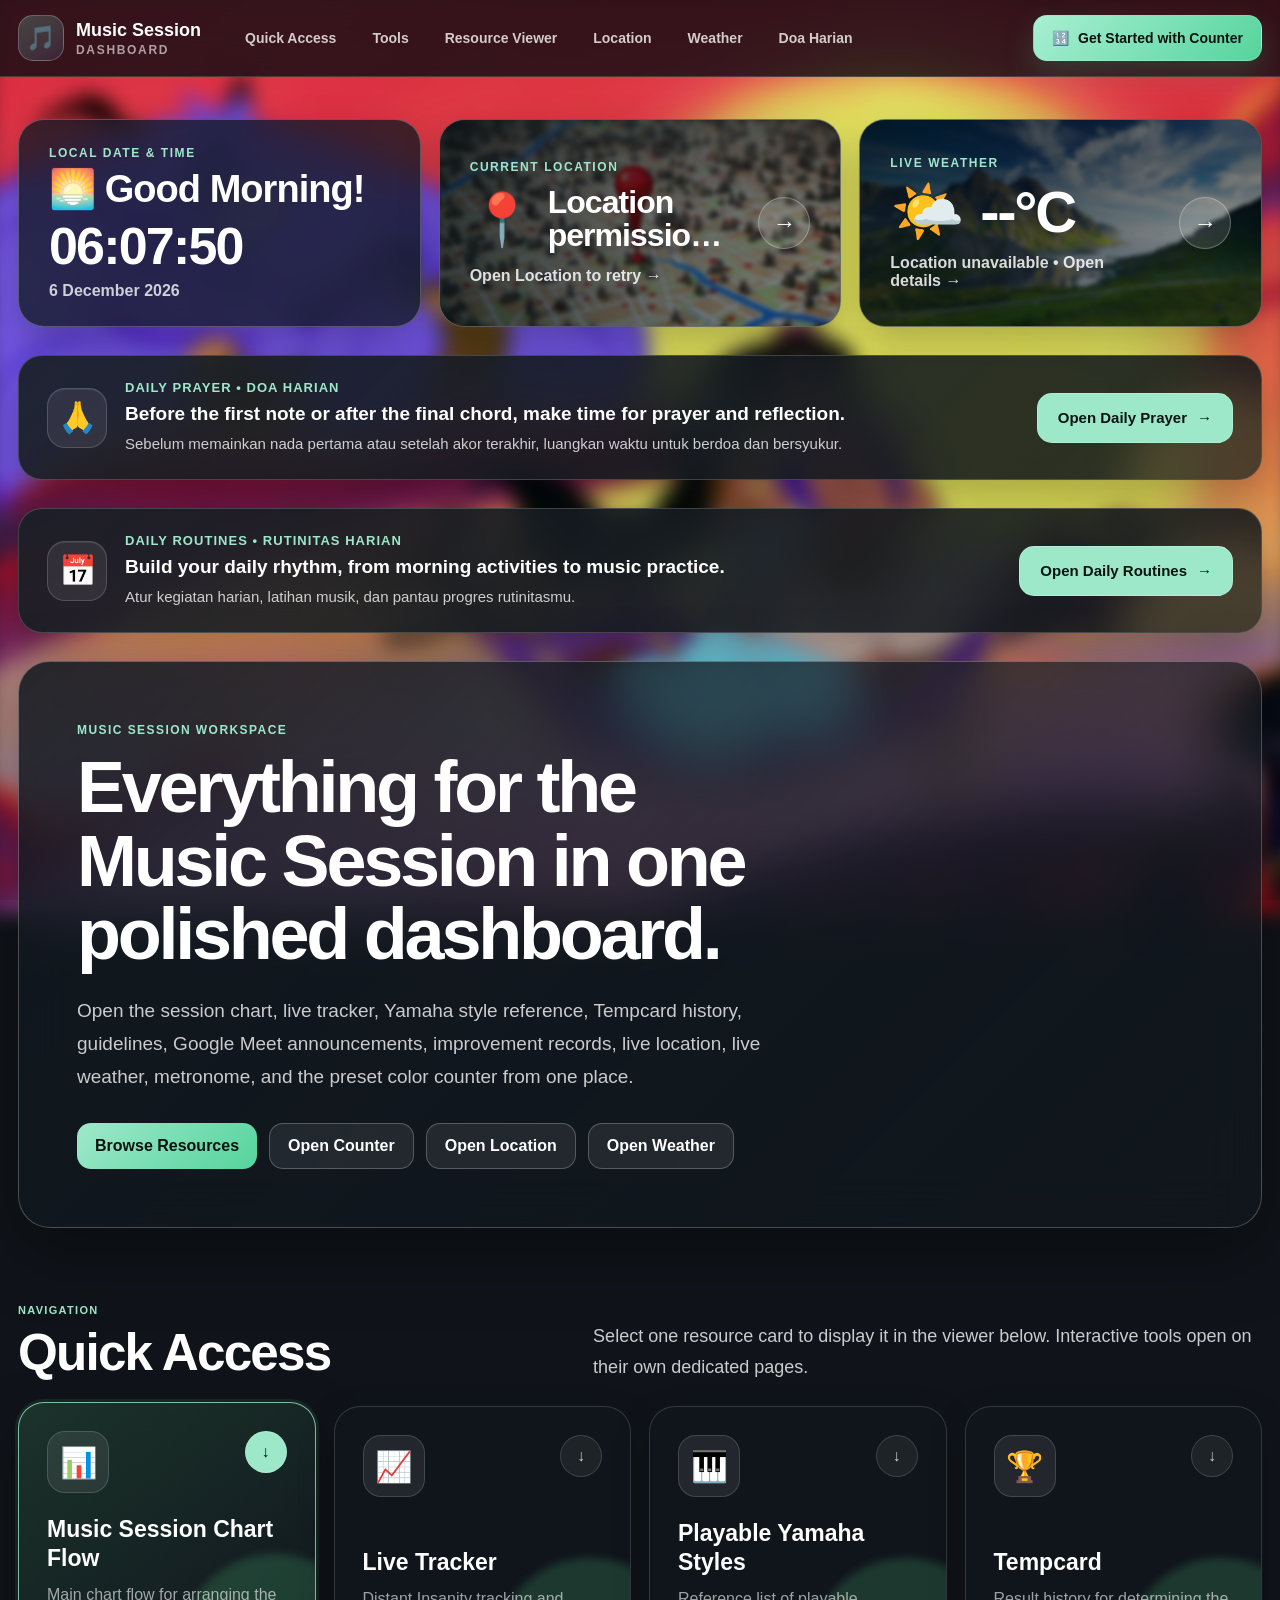
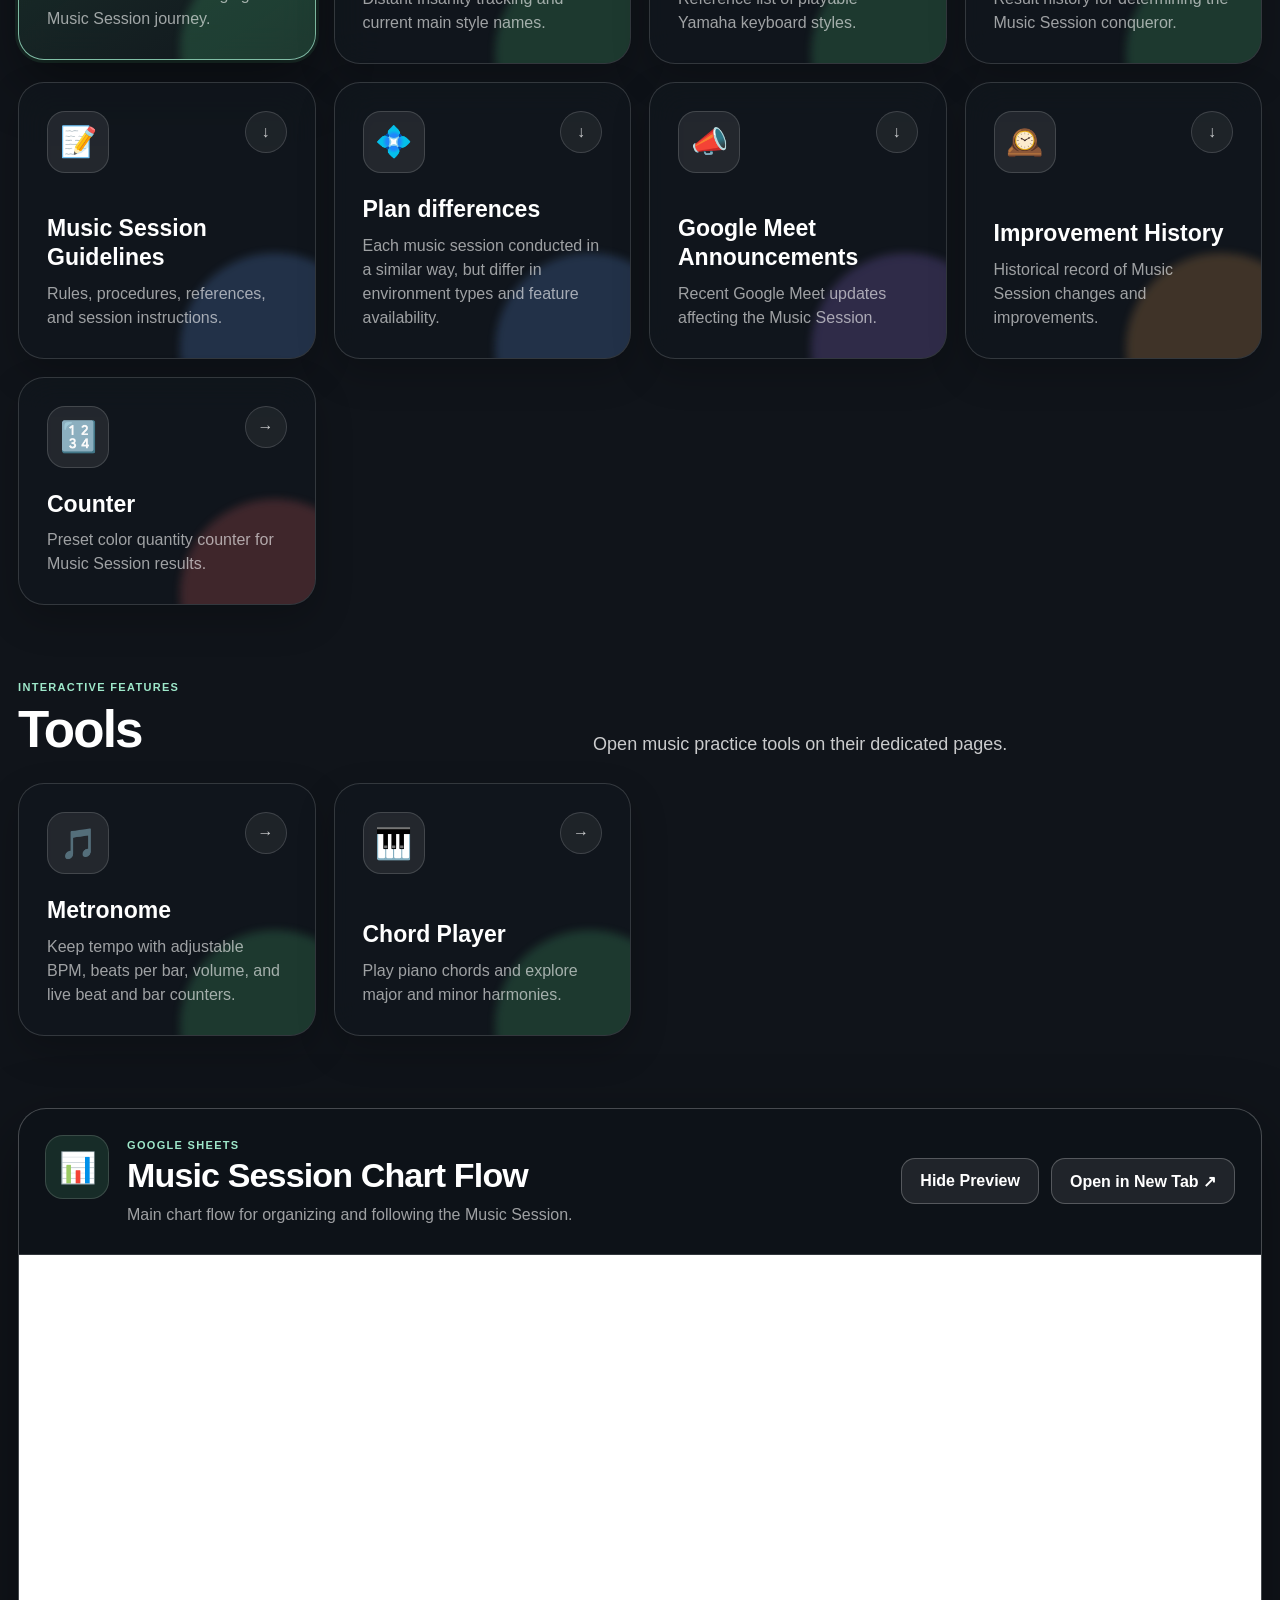
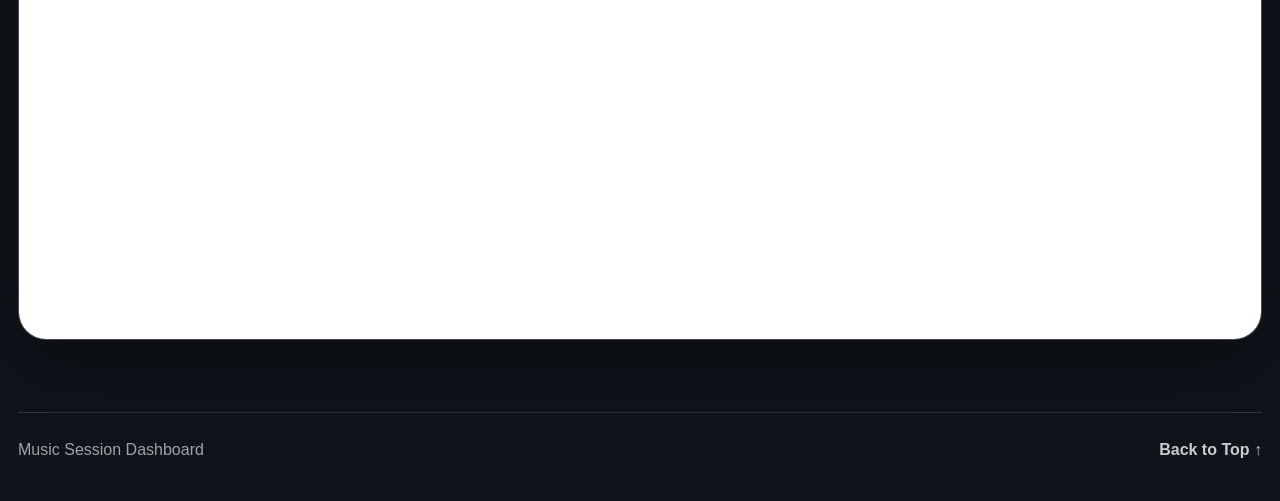
==== commit 45713828: "Update index.html" ====
--- a/index.html
+++ b/index.html
@@ -1,1217 +1,1242 @@
-<!DOCTYPE html>
-<html lang="en">
-
-<head>
-
-  <meta charset="UTF-8">
-
-  <meta
-    name="viewport"
-    content="width=device-width, initial-scale=1.0"
-  >
-
-  <meta
-    name="description"
-    content="Music Session dashboard with dynamic resources, live date and time, current location, weather, counter, metronome, and daily prayer."
-  >
-
-  <title>
-    Music Session Dashboard
-  </title>
-
-  <link
-    rel="stylesheet"
-    href="style.css"
-  >
-</head>
-
-
-<body id="top" class="dashboard-page">
-
-
-  <!-- ==================================================
-       TOP BAR
-       ================================================== -->
-
-  <header class="topbar">
-
-    <div class="topbar-inner">
-
-      <div class="topbar-left">
-
-        <a
-          href="#top"
-          class="brand"
-          aria-label="Music Session home"
-        >
-
-          <span
-            class="brand-icon"
-            aria-hidden="true"
-          >
-            🎵
-          </span>
-
-
-          <span class="brand-text">
-
-            <strong>
-              Music Session
-            </strong>
-
-            <small>
-              Dashboard
-            </small>
-
-          </span>
-
-        </a>
-
-
-        <nav
-          class="topnav"
-          aria-label="Main navigation"
-        >
-
-          <a href="#quick-access">
-            Quick Access
-          </a>
-
-          <a href="#resource-viewer">
-            Resource Viewer
-          </a>
-
-          <a href="location.html">
-            Location
-          </a>
-
-          <a href="weather.html">
-            Weather
-          </a>
-
-          <a href="daily-prayer.html">
-            Doa Harian
-          </a>
-
-        </nav>
-
-      </div>
-
-
-      <a
-        href="counter.html"
-        class="counter-start-button"
-      >
-
-        <span aria-hidden="true">
-          🔢
-        </span>
-
-        <span>
-          Get Started with Counter
-        </span>
-
-      </a>
-
-    </div>
-
-  </header>
-
-
-  <!-- ==================================================
-       MAIN
-       ================================================== -->
-
-  <main class="container">
-
-
-    <!-- ==================================================
-         LIVE DATE / TIME + LOCATION + WEATHER
-         ================================================== -->
-
-    <section
-      class="dashboard-glance"
-      aria-label="Current date, time, location and weather"
-    >
-
-
-      <!-- ==================================================
-           DATE + TIME + GREETING
-           ================================================== -->
-
-      <div
-        class="
-          dashboard-glance-card
-          dashboard-time-card
-        "
-      >
-
-        <span class="dashboard-glance-label">
-          Local Date & Time
-        </span>
-
-
-        <strong
-          id="dashboardGreeting"
-          class="dashboard-greeting"
-        >
-          Good Afternoon!
-        </strong>
-
-
-        <strong
-          id="dashboardTime"
-          class="dashboard-time"
-        >
-          --:--:--
-        </strong>
-
-
-        <span
-          id="dashboardDate"
-          class="dashboard-date"
-        >
-          Loading date...
-        </span>
-
-      </div>
-
-
-      <!-- ==================================================
-           CURRENT LOCATION
-           ================================================== -->
-
-      <a
-        href="location.html"
-        class="
-          dashboard-glance-card
-          dashboard-location-card
-        "
-        aria-label="Open detailed location"
-      >
-
-        <div class="dashboard-location-content">
-
-          <div>
-
-            <span class="dashboard-glance-label">
-              Current Location
-            </span>
-
-            <div class="dashboard-location-main">
-
-              <span
-                class="dashboard-location-icon"
-                aria-hidden="true"
-              >
-                📍
-              </span>
-
-              <strong
-                id="dashboardLocationName"
-                class="dashboard-location-name"
-              >
-                Detecting location...
-              </strong>
-
-            </div>
-
-            <span
-              id="dashboardLocationStatus"
-              class="dashboard-location-status"
-            >
-              Waiting for location access
-            </span>
-
-          </div>
-
-          <span
-            class="dashboard-location-arrow"
-            aria-hidden="true"
-          >
-            →
-          </span>
-
-        </div>
-
-      </a>
-
-
-      <!-- ==================================================
-           LIVE WEATHER
-           ================================================== -->
-
-      <a
-        href="weather.html"
-        class="
-          dashboard-glance-card
-          dashboard-weather-card
-        "
-        aria-label="Open detailed weather"
-      >
-
-        <div class="dashboard-weather-content">
-
-
-          <div>
-
-            <span class="dashboard-glance-label">
-              Live Weather
-            </span>
-
-
-            <div class="dashboard-weather-main">
-
-              <span
-                id="dashboardWeatherIcon"
-                class="dashboard-weather-icon"
-                aria-hidden="true"
-              >
-                🌤️
-              </span>
-
-
-              <strong
-                id="dashboardWeatherTemperature"
-                class="dashboard-weather-temperature"
-              >
-                --°C
-              </strong>
-
-            </div>
-
-
-            <span
-              id="dashboardWeatherCondition"
-              class="dashboard-weather-condition"
-            >
-              Open detailed weather →
-            </span>
-
-          </div>
-
-
-          <span
-            class="dashboard-weather-arrow"
-            aria-hidden="true"
-          >
-            →
-          </span>
-
-        </div>
-
-      </a>
-
-    </section>
-
-    <!-- ==================================================
-     DAILY PRAYER
-     ================================================== -->
-
-<section class="daily-prayer-banner">
-
-  <div class="daily-prayer-banner-content">
-
-    <span
-      class="daily-prayer-banner-icon"
-      aria-hidden="true"
-    >
-      🙏
-    </span>
-
-    <div class="daily-prayer-banner-text">
-
-      <span class="daily-prayer-banner-label">
-        Daily Prayer • Doa Harian
-      </span>
-
-      <strong>
-        Take a moment for daily prayer before/after Music Sessions before continuing other activities.
-      </strong>
-
-      <p>
-        Luangkan waktu untuk doa harian sebelum/sesudah Music Session sebelum melanjutkan aktivitas.
-      </p>
-
-    </div>
-
-  </div>
-
-
-  <a
-    href="daily-prayer.html"
-    class="daily-prayer-banner-button"
-  >
-    Open Daily Prayer
-    <span aria-hidden="true">→</span>
-  </a>
-
-</section>
-
-    <!-- ==================================================
-         HERO
-         ================================================== -->
-
-    <section
-      class="hero"
-      aria-labelledby="hero-title"
-    >
-
-      <div class="hero-content">
-
-        <span class="eyebrow">
-          Music Session Workspace
-        </span>
-
-
-        <h1 id="hero-title">
-          Everything for the Music Session in one polished dashboard.
-        </h1>
-
-
-        <p class="hero-description">
-
-          Open the session chart, live tracker,
-          Yamaha style reference, Tempcard history,
-          guidelines, Google Meet announcements,
-          improvement records, live location, live weather,
-          metronome, and the preset color counter
-          from one place.
-
-        </p>
-
-
-        <div class="hero-actions">
-
-          <a
-            href="#quick-access"
-            class="primary-button"
-          >
-            Browse Resources
-          </a>
-
-
-          <a
-            href="counter.html"
-            class="secondary-button"
-          >
-            Open Counter
-          </a>
-
-
-          <a
-            href="location.html"
-            class="secondary-button"
-          >
-            Open Location
-          </a>
-
-
-          <a
-            href="weather.html"
-            class="secondary-button"
-          >
-            Open Weather
-          </a>
-
-
-        </div>
-
-      </div>
-
-    </section>
-
-
-    <!-- ==================================================
-         QUICK ACCESS
-         ================================================== -->
-
-    <section
-      id="quick-access"
-      class="
-        section
-        quick-access-section
-      "
-      aria-labelledby="quick-access-title"
-    >
-
-      <div class="section-heading">
-
-        <div>
-
-          <span class="section-label">
-            Navigation
-          </span>
-
-          <h2 id="quick-access-title">
-            Quick Access
-          </h2>
-
-        </div>
-
-
-        <p>
-
-          Select one resource card to display it
-          in the viewer below. Interactive tools
-          open on their own dedicated pages.
-
-        </p>
-
-      </div>
-
-
-      <div class="card-grid">
-
-
-        <!-- ==================================================
-             MUSIC SESSION CHART
-             ================================================== -->
-
-        <button
-          type="button"
-          class="
-            card
-            resource-card
-            sheet-card
-            is-active
-          "
-          data-resource-title="Music Session Chart Flow"
-          data-resource-type="Google Sheets"
-          data-resource-description="Main chart flow for organizing and following the Music Session."
-          data-resource-icon="📊"
-          data-resource-url="https://docs.google.com/spreadsheets/d/1V_SlKUXxLr7bbJw-w9-4BaVMol0aXf7e313ZcMLo2fs/preview"
-          data-resource-new-tab="https://docs.google.com/spreadsheets/d/1V_SlKUXxLr7bbJw-w9-4BaVMol0aXf7e313ZcMLo2fs/edit"
-          aria-pressed="true"
-        >
-
-          <span
-            class="icon"
-            aria-hidden="true"
-          >
-            📊
-          </span>
-
-
-          <span class="card-content">
-
-            <span class="card-title">
-              Music Session Chart Flow
-            </span>
-
-            <span class="card-description">
-              Main chart flow for arranging the Music Session journey.
-            </span>
-
-          </span>
-
-
-          <span
-            class="card-arrow"
-            aria-hidden="true"
-          >
-            ↓
-          </span>
-
-        </button>
-
-
-        <!-- ==================================================
-             LIVE TRACKER
-             ================================================== -->
-
-        <button
-          type="button"
-          class="
-            card
-            resource-card
-            sheet-card
-          "
-          data-resource-title="Live Tracker: Distant Insanity &amp; Main Style Name"
-          data-resource-type="Google Sheets"
-          data-resource-description="Live tracking for Distant Insanity and current main style names."
-          data-resource-icon="📈"
-          data-resource-url="https://docs.google.com/spreadsheets/d/1BAISSJs8rFXNtnEbiE-Z1cZ-nD_5yqKEy746MrkdE5M/preview"
-          data-resource-new-tab="https://docs.google.com/spreadsheets/d/1BAISSJs8rFXNtnEbiE-Z1cZ-nD_5yqKEy746MrkdE5M/edit"
-          aria-pressed="false"
-        >
-
-          <span
-            class="icon"
-            aria-hidden="true"
-          >
-            📈
-          </span>
-
-
-          <span class="card-content">
-
-            <span class="card-title">
-              Live Tracker
-            </span>
-
-            <span class="card-description">
-              Distant Insanity tracking and current main style names.
-            </span>
-
-          </span>
-
-
-          <span
-            class="card-arrow"
-            aria-hidden="true"
-          >
-            ↓
-          </span>
-
-        </button>
-
-
-        <!-- ==================================================
-             YAMAHA STYLES
-             ================================================== -->
-
-        <button
-          type="button"
-          class="
-            card
-            resource-card
-            sheet-card
-          "
-          data-resource-title="Playable Yamaha Styles"
-          data-resource-type="Google Sheets"
-          data-resource-description="Reference list of Yamaha styles available for the Music Session."
-          data-resource-icon="🎹"
-          data-resource-url="https://docs.google.com/spreadsheets/d/1kqIM1kcWwIaYMFfPiZJtVMvgMdsA9o6fN5UNkoQSwIM/preview"
-          data-resource-new-tab="https://docs.google.com/spreadsheets/d/1kqIM1kcWwIaYMFfPiZJtVMvgMdsA9o6fN5UNkoQSwIM/edit"
-          aria-pressed="false"
-        >
-
-          <span
-            class="icon"
-            aria-hidden="true"
-          >
-            🎹
-          </span>
-
-
-          <span class="card-content">
-
-            <span class="card-title">
-              Playable Yamaha Styles
-            </span>
-
-            <span class="card-description">
-              Reference list of playable Yamaha keyboard styles.
-            </span>
-
-          </span>
-
-
-          <span
-            class="card-arrow"
-            aria-hidden="true"
-          >
-            ↓
-          </span>
-
-        </button>
-
-
-        <!-- ==================================================
-             TEMPCARD
-             ================================================== -->
-
-        <button
-          type="button"
-          class="
-            card
-            resource-card
-            sheet-card
-          "
-          data-resource-title="Tempcard"
-          data-resource-type="Google Sheets"
-          data-resource-description="Music Session result history and conqueror tracking."
-          data-resource-icon="🏆"
-          data-resource-url="https://docs.google.com/spreadsheets/d/1fgxN5ewGqs3GE6jlKywsi7XRRRi_KP_2VvP-HY1gpbs/preview"
-          data-resource-new-tab="https://docs.google.com/spreadsheets/d/1fgxN5ewGqs3GE6jlKywsi7XRRRi_KP_2VvP-HY1gpbs/edit"
-          aria-pressed="false"
-        >
-
-          <span
-            class="icon"
-            aria-hidden="true"
-          >
-            🏆
-          </span>
-
-
-          <span class="card-content">
-
-            <span class="card-title">
-              Tempcard
-            </span>
-
-            <span class="card-description">
-              Result history for determining the Music Session conqueror.
-            </span>
-
-          </span>
-
-
-          <span
-            class="card-arrow"
-            aria-hidden="true"
-          >
-            ↓
-          </span>
-
-        </button>
-
-
-        <!-- ==================================================
-             GUIDELINES
-             ================================================== -->
-
-        <button
-          type="button"
-          class="
-            card
-            resource-card
-            doc-card
-          "
-          data-resource-title="Music Session Guidelines"
-          data-resource-type="Google Docs"
-          data-resource-description="Rules, procedures, and guidance for running the Music Session."
-          data-resource-icon="📝"
-          data-resource-url="https://docs.google.com/document/d/1ERNbJlij9QoPLC6sWJPvThHM378qlVsbnr9JeuBmEfo/preview"
-          data-resource-new-tab="https://docs.google.com/document/d/1ERNbJlij9QoPLC6sWJPvThHM378qlVsbnr9JeuBmEfo/edit"
-          aria-pressed="false"
-        >
-
-          <span
-            class="icon"
-            aria-hidden="true"
-          >
-            📝
-          </span>
-
-
-          <span class="card-content">
-
-            <span class="card-title">
-              Music Session Guidelines
-            </span>
-
-            <span class="card-description">
-              Rules, procedures, references, and session instructions.
-            </span>
-
-          </span>
-
-
-          <span
-            class="card-arrow"
-            aria-hidden="true"
-          >
-            ↓
-          </span>
-
-        </button>
-
-        <!-- ==================================================
-             SPOTIFY PLAN DIFFERENCE BETWEEN ENVIRONMENTS
-             ================================================== -->
-
-        <button
-          type="button"
-          class="
-            card
-            resource-card
-            doc-card
-          "
-          data-resource-title="Plan differences"
-          data-resource-type="Google Docs"
-          data-resource-description="Each music session conducted in a similar way, but differ in environment types and feature availability."
-          data-resource-icon="💠"
-          data-resource-url="https://docs.google.com/document/d/1snpueik8jiunu4cv74UNIBNh7AFNeFXihtmrHwlPkcQ/preview"
-          data-resource-new-tab="https://docs.google.com/document/d/1snpueik8jiunu4cv74UNIBNh7AFNeFXihtmrHwlPkcQ/edit"
-          aria-pressed="false"
-        >
-
-          <span
-            class="icon"
-            aria-hidden="true"
-          >
-            💠
-          </span>
-
-
-          <span class="card-content">
-
-            <span class="card-title">
-              Plan differences
-            </span>
-
-            <span class="card-description">
-              Each music session conducted in a similar way, but differ in environment types and feature availability.
-            </span>
-
-          </span>
-
-
-          <span
-            class="card-arrow"
-            aria-hidden="true"
-          >
-            ↓
-          </span>
-
-        </button>
-
-
-        <!-- ==================================================
-             GOOGLE MEET
-             ================================================== -->
-
-        <button
-          type="button"
-          class="
-            card
-            resource-card
-            meet-card
-          "
-          data-resource-title="Google Meet Announcements"
-          data-resource-type="Google Sheets"
-          data-resource-description="Recent Google Meet updates that may affect the Music Session."
-          data-resource-icon="📣"
-          data-resource-url="https://docs.google.com/spreadsheets/d/1P5zKMvawd4gJhKSRdp7oP5b7s4BprOebLRveQnxFM_A/preview"
-          data-resource-new-tab="https://docs.google.com/spreadsheets/d/1P5zKMvawd4gJhKSRdp7oP5b7s4BprOebLRveQnxFM_A/edit"
-          aria-pressed="false"
-        >
-
-          <span
-            class="icon"
-            aria-hidden="true"
-          >
-            📣
-          </span>
-
-
-          <span class="card-content">
-
-            <span class="card-title">
-              Google Meet Announcements
-            </span>
-
-            <span class="card-description">
-              Recent Google Meet updates affecting the Music Session.
-            </span>
-
-          </span>
-
-
-          <span
-            class="card-arrow"
-            aria-hidden="true"
-          >
-            ↓
-          </span>
-
-        </button>
-
-
-        <!-- ==================================================
-             IMPROVEMENT HISTORY
-             ================================================== -->
-
-        <button
-          type="button"
-          class="
-            card
-            resource-card
-            history-card
-          "
-          data-resource-title="History of Music Session Improvements"
-          data-resource-type="Google Docs"
-          data-resource-description="Historical record of Music Session changes and improvements."
-          data-resource-icon="🕰️"
-          data-resource-url="https://docs.google.com/document/d/1QfhVP-BwD-6HYWQwam2kNv_-k9z2s3FiHQLg7I-kcUc/preview"
-          data-resource-new-tab="https://docs.google.com/document/d/1QfhVP-BwD-6HYWQwam2kNv_-k9z2s3FiHQLg7I-kcUc/edit"
-          aria-pressed="false"
-        >
-
-          <span
-            class="icon"
-            aria-hidden="true"
-          >
-            🕰️
-          </span>
-
-
-          <span class="card-content">
-
-            <span class="card-title">
-              Improvement History
-            </span>
-
-            <span class="card-description">
-              Historical record of Music Session changes and improvements.
-            </span>
-
-          </span>
-
-
-          <span
-            class="card-arrow"
-            aria-hidden="true"
-          >
-            ↓
-          </span>
-
-        </button>
-
-
-        <!-- ==================================================
-             COUNTER
-             ================================================== -->
-
-        <a
-          href="counter.html"
-          class="
-            card
-            counter-card
-          "
-        >
-
-          <span
-            class="icon"
-            aria-hidden="true"
-          >
-            🔢
-          </span>
-
-
-          <span class="card-content">
-
-            <span class="card-title">
-              Counter
-            </span>
-
-            <span class="card-description">
-              Preset color quantity counter for Music Session results.
-            </span>
-
-          </span>
-
-
-          <span
-            class="card-arrow"
-            aria-hidden="true"
-          >
-            →
-          </span>
-
-        </a>
-
-
-        <!-- ==================================================
-             METRONOME
-             ================================================== -->
-
-        <a
-          href="metronome.html"
-          class="
-            card
-            metronome-card
-          "
-        >
-
-          <span
-            class="icon"
-            aria-hidden="true"
-          >
-            🎵
-          </span>
-
-
-          <span class="card-content">
-
-            <span class="card-title">
-              Metronome
-            </span>
-
-            <span class="card-description">
-
-              Keep tempo with adjustable BPM,
-              beats per bar, volume, and live beat
-              and bar counters.
-
-            </span>
-
-          </span>
-
-
-          <span
-            class="card-arrow"
-            aria-hidden="true"
-          >
-            →
-          </span>
-
-        </a>
-
-      </div>
-
-    </section>
-
-
-    <!-- ==================================================
-         RESOURCE VIEWER
-         ================================================== -->
-
-    <section
-      id="resource-viewer"
-      class="
-        section
-        viewer-section
-      "
-      aria-labelledby="viewer-title"
-    >
-
-      <div class="viewer-card">
-
-
-        <div class="viewer-header">
-
-
-          <div class="viewer-title-group">
-
-            <span
-              id="viewer-icon"
-              class="
-                viewer-icon
-                sheet-icon
-              "
-              aria-hidden="true"
-            >
-              📊
-            </span>
-
-
-            <div>
-
-              <span
-                id="viewer-type"
-                class="resource-type"
-              >
-                Google Sheets
-              </span>
-
-
-              <h2 id="viewer-title">
-                Music Session Chart Flow
-              </h2>
-
-
-              <p id="viewer-description">
-
-                Main chart flow for organizing
-                and following the Music Session.
-
-              </p>
-
-            </div>
-
-          </div>
-
-
-          <div class="viewer-actions">
-
-            <button
-              type="button"
-              id="toggle-viewer-button"
-              class="viewer-button"
-              aria-expanded="true"
-              aria-controls="resource-frame-container"
-            >
-              Hide Preview
-            </button>
-
-
-            <a
-              id="viewer-open-button"
-              href="https://docs.google.com/spreadsheets/d/1V_SlKUXxLr7bbJw-w9-4BaVMol0aXf7e313ZcMLo2fs/edit"
-              target="_blank"
-              rel="noopener noreferrer"
-              class="open-button"
-            >
-              Open in New Tab ↗
-            </a>
-
-          </div>
-
-        </div>
-
-
-        <div
-          id="resource-frame-container"
-          class="iframe-container"
-        >
-
-          <div
-            id="viewer-loading"
-            class="viewer-loading"
-            aria-live="polite"
-          >
-            Loading preview…
-          </div>
-
-
-          <iframe
-            id="resource-frame"
-            src="https://docs.google.com/spreadsheets/d/1V_SlKUXxLr7bbJw-w9-4BaVMol0aXf7e313ZcMLo2fs/preview"
-            title="Music Session Chart Flow read-only preview"
-            loading="lazy"
-            allowfullscreen
-          ></iframe>
-
-        </div>
-
-      </div>
-
-    </section>
-
-  </main>
-
-
-  <!-- ==================================================
-       FOOTER
-       ================================================== -->
-
-  <footer class="footer">
-
-    <p>
-      Music Session Dashboard
-    </p>
-
-
-    <a href="#top">
-      Back to Top ↑
-    </a>
-
-  </footer>
-
-
-
-  <!-- CURRENT LOCATION CARD -->
-  <script>
-    (() => {
-      const nameElement = document.getElementById("dashboardLocationName");
-      const statusElement = document.getElementById("dashboardLocationStatus");
-
-      if (!nameElement || !statusElement) return;
-
-      let hadCachedLocation = false;
-
-      const setFallback = (name, status) => {
-        nameElement.textContent = name;
-        statusElement.textContent = status;
-      };
-
-      const displayAddress = (address = {}, fallback = "Current position") => {
-        const area =
-          address.suburb ||
-          address.neighbourhood ||
-          address.city_district ||
-          address.city ||
-          address.town ||
-          address.village ||
-          fallback;
-
-        const region = address.city || address.state || address.country || "";
-        nameElement.textContent = region && region !== area
-          ? `${area}, ${region}`
-          : area;
-      };
-
-      try {
-        const cached = JSON.parse(localStorage.getItem("musicSessionLocation") || "null");
-        if (cached && Number.isFinite(Number(cached.latitude)) && Number.isFinite(Number(cached.longitude))) {
-          hadCachedLocation = true;
-          displayAddress(cached.address || {}, "Last detected position");
-          statusElement.textContent = "Last location • Refreshing…";
-        }
-      } catch (_) {
-        // Cached location is optional.
-      }
-
-      const reverseGeocode = async (latitude, longitude, accuracy = null) => {
-        try {
-          const url = new URL("https://nominatim.openstreetmap.org/reverse");
-          url.searchParams.set("format", "jsonv2");
-          url.searchParams.set("lat", latitude);
-          url.searchParams.set("lon", longitude);
-          url.searchParams.set("zoom", "12");
-          url.searchParams.set("addressdetails", "1");
-
-          const response = await fetch(url, {
-            headers: { "Accept": "application/json" }
-          });
-
-          if (!response.ok) throw new Error("Reverse geocoding unavailable");
-
-          const data = await response.json();
-          const address = data.address || {};
-          displayAddress(address, data.name || "Current position");
-          statusElement.textContent = "Location detected • Open details →";
-
-          try {
-            localStorage.setItem("musicSessionLocation", JSON.stringify({
-              latitude: Number(latitude),
-              longitude: Number(longitude),
-              accuracy: accuracy == null ? null : Number(accuracy),
-              address,
-              savedAt: Date.now()
-            }));
-          } catch (_) {
-            // Local storage is optional.
-          }
-        } catch (error) {
-          nameElement.textContent = `${Number(latitude).toFixed(3)}, ${Number(longitude).toFixed(3)}`;
-          statusElement.textContent = "Coordinates detected • Open details →";
-        }
-      };
-
-      if (!navigator.geolocation) {
-        setFallback("Location unavailable", "Geolocation is not supported • Open details →");
-        return;
-      }
-
-      navigator.geolocation.getCurrentPosition(
-        ({ coords }) => reverseGeocode(coords.latitude, coords.longitude, coords.accuracy),
-        (error) => {
-          if (hadCachedLocation) {
-            statusElement.textContent = "Showing last location • Open details →";
-            return;
-          }
-
-          const message = error.code === 1
-            ? "Location permission needed"
-            : "Unable to detect location";
-          setFallback(message, "Open Location to retry →");
-        },
-        {
-          enableHighAccuracy: true,
-          timeout: 10000,
-          maximumAge: 300000
-        }
-      );
-    })();
-  </script>
-
-  <script src="script.js"></script>
-
-</body>
-
-</html>
+<!DOCTYPE html>
+<html lang="en">
+
+<head>
+
+  <meta charset="UTF-8">
+
+  <meta
+    name="viewport"
+    content="width=device-width, initial-scale=1.0"
+  >
+
+  <meta
+    name="description"
+    content="Music Session dashboard with dynamic resources, live date and time, current location, weather, counter, metronome, and daily prayer."
+  >
+
+  <title>
+    Music Session Dashboard
+  </title>
+
+  <link
+    rel="stylesheet"
+    href="style.css"
+  >
+<link rel="stylesheet" href="rubik-font.css">
+</head>
+
+
+<body id="top" class="dashboard-page">
+
+
+  <!-- ==================================================
+       TOP BAR
+       ================================================== -->
+
+  <header class="topbar">
+
+    <div class="topbar-inner">
+
+      <div class="topbar-left">
+
+        <a
+          href="#top"
+          class="brand"
+          aria-label="Music Session home"
+        >
+
+          <span
+            class="brand-icon"
+            aria-hidden="true"
+          >
+            🎵
+          </span>
+
+
+          <span class="brand-text">
+
+            <strong>
+              Music Session
+            </strong>
+
+            <small>
+              Dashboard
+            </small>
+
+          </span>
+
+        </a>
+
+
+        <nav
+          class="topnav"
+          aria-label="Main navigation"
+        >
+
+          <a href="#quick-access">
+            Quick Access
+          </a>
+
+          <a href="#tools">
+            Tools
+          </a>
+
+          <a href="#resource-viewer">
+            Resource Viewer
+          </a>
+
+          <a href="location.html">
+            Location
+          </a>
+
+          <a href="weather.html">
+            Weather
+          </a>
+
+          <a href="daily-prayer.html">
+            Doa Harian
+          </a>
+
+        </nav>
+
+      </div>
+
+
+      <a
+        href="counter.html"
+        class="counter-start-button"
+      >
+
+        <span aria-hidden="true">
+          🔢
+        </span>
+
+        <span>
+          Get Started with Counter
+        </span>
+
+      </a>
+
+    </div>
+
+  </header>
+
+
+  <!-- ==================================================
+       MAIN
+       ================================================== -->
+
+  <main class="container">
+
+
+    <!-- ==================================================
+         LIVE DATE / TIME + LOCATION + WEATHER
+         ================================================== -->
+
+    <section
+      class="dashboard-glance"
+      aria-label="Current date, time, location and weather"
+    >
+
+
+      <!-- ==================================================
+           DATE + TIME + GREETING
+           ================================================== -->
+
+      <div
+        class="
+          dashboard-glance-card
+          dashboard-time-card
+        "
+      >
+
+        <span class="dashboard-glance-label">
+          Local Date & Time
+        </span>
+
+
+        <strong
+          id="dashboardGreeting"
+          class="dashboard-greeting"
+        >
+          Good Afternoon!
+        </strong>
+
+
+        <strong
+          id="dashboardTime"
+          class="dashboard-time"
+        >
+          --:--:--
+        </strong>
+
+
+        <span
+          id="dashboardDate"
+          class="dashboard-date"
+        >
+          Loading date...
+        </span>
+
+      </div>
+
+
+      <!-- ==================================================
+           CURRENT LOCATION
+           ================================================== -->
+
+      <a
+        href="location.html"
+        class="
+          dashboard-glance-card
+          dashboard-location-card
+        "
+        aria-label="Open detailed location"
+      >
+
+        <div class="dashboard-location-content">
+
+          <div>
+
+            <span class="dashboard-glance-label">
+              Current Location
+            </span>
+
+            <div class="dashboard-location-main">
+
+              <span
+                class="dashboard-location-icon"
+                aria-hidden="true"
+              >
+                📍
+              </span>
+
+              <strong
+                id="dashboardLocationName"
+                class="dashboard-location-name"
+              >
+                Detecting location...
+              </strong>
+
+            </div>
+
+            <span
+              id="dashboardLocationStatus"
+              class="dashboard-location-status"
+            >
+              Waiting for location access
+            </span>
+
+          </div>
+
+          <span
+            class="dashboard-location-arrow"
+            aria-hidden="true"
+          >
+            →
+          </span>
+
+        </div>
+
+      </a>
+
+
+      <!-- ==================================================
+           LIVE WEATHER
+           ================================================== -->
+
+      <a
+        href="weather.html"
+        class="
+          dashboard-glance-card
+          dashboard-weather-card
+        "
+        aria-label="Open detailed weather"
+      >
+
+        <div class="dashboard-weather-content">
+
+
+          <div>
+
+            <span class="dashboard-glance-label">
+              Live Weather
+            </span>
+
+
+            <div class="dashboard-weather-main">
+
+              <span
+                id="dashboardWeatherIcon"
+                class="dashboard-weather-icon"
+                aria-hidden="true"
+              >
+                🌤️
+              </span>
+
+
+              <strong
+                id="dashboardWeatherTemperature"
+                class="dashboard-weather-temperature"
+              >
+                --°C
+              </strong>
+
+            </div>
+
+
+            <span
+              id="dashboardWeatherCondition"
+              class="dashboard-weather-condition"
+            >
+              Open detailed weather →
+            </span>
+
+          </div>
+
+
+          <span
+            class="dashboard-weather-arrow"
+            aria-hidden="true"
+          >
+            →
+          </span>
+
+        </div>
+
+      </a>
+
+    </section>
+
+    <!-- ==================================================
+     DAILY PRAYER
+     ================================================== -->
+
+<div class="daily-hero-grid">
+<section class="daily-prayer-banner">
+
+  <div class="daily-prayer-banner-content">
+
+    <span
+      class="daily-prayer-banner-icon"
+      aria-hidden="true"
+    >
+      🙏
+    </span>
+
+    <div class="daily-prayer-banner-text">
+
+      <span class="daily-prayer-banner-label">
+        Daily Prayer • Doa Harian
+      </span>
+
+      <strong>
+        Before the first note or after the final chord, make time for prayer and reflection.
+      </strong>
+
+      <p>
+        Sebelum memainkan nada pertama atau setelah akor terakhir, luangkan waktu untuk berdoa dan bersyukur.
+      </p>
+
+    </div>
+
+  </div>
+
+
+  <a
+    href="daily-prayer.html"
+    class="daily-prayer-banner-button"
+  >
+    Open Daily Prayer
+    <span aria-hidden="true">→</span>
+  </a>
+
+</section>
+<section class="daily-prayer-banner daily-routines-banner" aria-label="Daily Routines">
+  <div class="daily-prayer-banner-content">
+    <span class="daily-prayer-banner-icon" aria-hidden="true">📅</span>
+    <div class="daily-prayer-banner-text">
+      <span class="daily-prayer-banner-label">Daily Routines • Rutinitas Harian</span>
+      <strong>Build your daily rhythm, from morning activities to music practice.</strong>
+      <p>Atur kegiatan harian, latihan musik, dan pantau progres rutinitasmu.</p>
+    </div>
+  </div>
+  <a href="daily-routines.html" class="daily-prayer-banner-button">Open Daily Routines <span aria-hidden="true">→</span></a>
+</section>
+</div>
+
+    <!-- ==================================================
+         HERO
+         ================================================== -->
+
+    <section
+      class="hero"
+      aria-labelledby="hero-title"
+    >
+
+      <div class="hero-content">
+
+        <span class="eyebrow">
+          Music Session Workspace
+        </span>
+
+
+        <h1 id="hero-title">
+          Everything for the Music Session in one polished dashboard.
+        </h1>
+
+
+        <p class="hero-description">
+
+          Open the session chart, live tracker,
+          Yamaha style reference, Tempcard history,
+          guidelines, Google Meet announcements,
+          improvement records, live location, live weather,
+          metronome, and the preset color counter
+          from one place.
+
+        </p>
+
+
+        <div class="hero-actions">
+
+          <a
+            href="#quick-access"
+            class="primary-button"
+          >
+            Browse Resources
+          </a>
+
+
+          <a
+            href="counter.html"
+            class="secondary-button"
+          >
+            Open Counter
+          </a>
+
+
+          <a
+            href="location.html"
+            class="secondary-button"
+          >
+            Open Location
+          </a>
+
+
+          <a
+            href="weather.html"
+            class="secondary-button"
+          >
+            Open Weather
+          </a>
+
+
+        </div>
+
+      </div>
+
+    </section>
+
+
+    <!-- ==================================================
+         QUICK ACCESS
+         ================================================== -->
+
+    <section
+      id="quick-access"
+      class="
+        section
+        quick-access-section
+      "
+      aria-labelledby="quick-access-title"
+    >
+
+      <div class="section-heading">
+
+        <div>
+
+          <span class="section-label">
+            Navigation
+          </span>
+
+          <h2 id="quick-access-title">
+            Quick Access
+          </h2>
+
+        </div>
+
+
+        <p>
+
+          Select one resource card to display it
+          in the viewer below. Interactive tools
+          open on their own dedicated pages.
+
+        </p>
+
+      </div>
+
+
+      <div class="card-grid">
+
+
+        <!-- ==================================================
+             MUSIC SESSION CHART
+             ================================================== -->
+
+        <button
+          type="button"
+          class="
+            card
+            resource-card
+            sheet-card
+            is-active
+          "
+          data-resource-title="Music Session Chart Flow"
+          data-resource-type="Google Sheets"
+          data-resource-description="Main chart flow for organizing and following the Music Session."
+          data-resource-icon="📊"
+          data-resource-url="https://docs.google.com/spreadsheets/d/1V_SlKUXxLr7bbJw-w9-4BaVMol0aXf7e313ZcMLo2fs/preview"
+          data-resource-new-tab="https://docs.google.com/spreadsheets/d/1V_SlKUXxLr7bbJw-w9-4BaVMol0aXf7e313ZcMLo2fs/edit"
+          aria-pressed="true"
+        >
+
+          <span
+            class="icon"
+            aria-hidden="true"
+          >
+            📊
+          </span>
+
+
+          <span class="card-content">
+
+            <span class="card-title">
+              Music Session Chart Flow
+            </span>
+
+            <span class="card-description">
+              Main chart flow for arranging the Music Session journey.
+            </span>
+
+          </span>
+
+
+          <span
+            class="card-arrow"
+            aria-hidden="true"
+          >
+            ↓
+          </span>
+
+        </button>
+
+
+        <!-- ==================================================
+             LIVE TRACKER
+             ================================================== -->
+
+        <button
+          type="button"
+          class="
+            card
+            resource-card
+            sheet-card
+          "
+          data-resource-title="Live Tracker: Distant Insanity &amp; Main Style Name"
+          data-resource-type="Google Sheets"
+          data-resource-description="Live tracking for Distant Insanity and current main style names."
+          data-resource-icon="📈"
+          data-resource-url="https://docs.google.com/spreadsheets/d/1BAISSJs8rFXNtnEbiE-Z1cZ-nD_5yqKEy746MrkdE5M/preview"
+          data-resource-new-tab="https://docs.google.com/spreadsheets/d/1BAISSJs8rFXNtnEbiE-Z1cZ-nD_5yqKEy746MrkdE5M/edit"
+          aria-pressed="false"
+        >
+
+          <span
+            class="icon"
+            aria-hidden="true"
+          >
+            📈
+          </span>
+
+
+          <span class="card-content">
+
+            <span class="card-title">
+              Live Tracker
+            </span>
+
+            <span class="card-description">
+              Distant Insanity tracking and current main style names.
+            </span>
+
+          </span>
+
+
+          <span
+            class="card-arrow"
+            aria-hidden="true"
+          >
+            ↓
+          </span>
+
+        </button>
+
+
+        <!-- ==================================================
+             YAMAHA STYLES
+             ================================================== -->
+
+        <button
+          type="button"
+          class="
+            card
+            resource-card
+            sheet-card
+          "
+          data-resource-title="Playable Yamaha Styles"
+          data-resource-type="Google Sheets"
+          data-resource-description="Reference list of Yamaha styles available for the Music Session."
+          data-resource-icon="🎹"
+          data-resource-url="https://docs.google.com/spreadsheets/d/1kqIM1kcWwIaYMFfPiZJtVMvgMdsA9o6fN5UNkoQSwIM/preview"
+          data-resource-new-tab="https://docs.google.com/spreadsheets/d/1kqIM1kcWwIaYMFfPiZJtVMvgMdsA9o6fN5UNkoQSwIM/edit"
+          aria-pressed="false"
+        >
+
+          <span
+            class="icon"
+            aria-hidden="true"
+          >
+            🎹
+          </span>
+
+
+          <span class="card-content">
+
+            <span class="card-title">
+              Playable Yamaha Styles
+            </span>
+
+            <span class="card-description">
+              Reference list of playable Yamaha keyboard styles.
+            </span>
+
+          </span>
+
+
+          <span
+            class="card-arrow"
+            aria-hidden="true"
+          >
+            ↓
+          </span>
+
+        </button>
+
+
+        <!-- ==================================================
+             TEMPCARD
+             ================================================== -->
+
+        <button
+          type="button"
+          class="
+            card
+            resource-card
+            sheet-card
+          "
+          data-resource-title="Tempcard"
+          data-resource-type="Google Sheets"
+          data-resource-description="Music Session result history and conqueror tracking."
+          data-resource-icon="🏆"
+          data-resource-url="https://docs.google.com/spreadsheets/d/1fgxN5ewGqs3GE6jlKywsi7XRRRi_KP_2VvP-HY1gpbs/preview"
+          data-resource-new-tab="https://docs.google.com/spreadsheets/d/1fgxN5ewGqs3GE6jlKywsi7XRRRi_KP_2VvP-HY1gpbs/edit"
+          aria-pressed="false"
+        >
+
+          <span
+            class="icon"
+            aria-hidden="true"
+          >
+            🏆
+          </span>
+
+
+          <span class="card-content">
+
+            <span class="card-title">
+              Tempcard
+            </span>
+
+            <span class="card-description">
+              Result history for determining the Music Session conqueror.
+            </span>
+
+          </span>
+
+
+          <span
+            class="card-arrow"
+            aria-hidden="true"
+          >
+            ↓
+          </span>
+
+        </button>
+
+
+        <!-- ==================================================
+             GUIDELINES
+             ================================================== -->
+
+        <button
+          type="button"
+          class="
+            card
+            resource-card
+            doc-card
+          "
+          data-resource-title="Music Session Guidelines"
+          data-resource-type="Google Docs"
+          data-resource-description="Rules, procedures, and guidance for running the Music Session."
+          data-resource-icon="📝"
+          data-resource-url="https://docs.google.com/document/d/1ERNbJlij9QoPLC6sWJPvThHM378qlVsbnr9JeuBmEfo/preview"
+          data-resource-new-tab="https://docs.google.com/document/d/1ERNbJlij9QoPLC6sWJPvThHM378qlVsbnr9JeuBmEfo/edit"
+          aria-pressed="false"
+        >
+
+          <span
+            class="icon"
+            aria-hidden="true"
+          >
+            📝
+          </span>
+
+
+          <span class="card-content">
+
+            <span class="card-title">
+              Music Session Guidelines
+            </span>
+
+            <span class="card-description">
+              Rules, procedures, references, and session instructions.
+            </span>
+
+          </span>
+
+
+          <span
+            class="card-arrow"
+            aria-hidden="true"
+          >
+            ↓
+          </span>
+
+        </button>
+
+        <!-- ==================================================
+             SPOTIFY PLAN DIFFERENCE BETWEEN ENVIRONMENTS
+             ================================================== -->
+
+        <button
+          type="button"
+          class="
+            card
+            resource-card
+            doc-card
+          "
+          data-resource-title="Plan differences"
+          data-resource-type="Google Docs"
+          data-resource-description="Each music session conducted in a similar way, but differ in environment types and feature availability."
+          data-resource-icon="💠"
+          data-resource-url="https://docs.google.com/document/d/1snpueik8jiunu4cv74UNIBNh7AFNeFXihtmrHwlPkcQ/preview"
+          data-resource-new-tab="https://docs.google.com/document/d/1snpueik8jiunu4cv74UNIBNh7AFNeFXihtmrHwlPkcQ/edit"
+          aria-pressed="false"
+        >
+
+          <span
+            class="icon"
+            aria-hidden="true"
+          >
+            💠
+          </span>
+
+
+          <span class="card-content">
+
+            <span class="card-title">
+              Plan differences
+            </span>
+
+            <span class="card-description">
+              Each music session conducted in a similar way, but differ in environment types and feature availability.
+            </span>
+
+          </span>
+
+
+          <span
+            class="card-arrow"
+            aria-hidden="true"
+          >
+            ↓
+          </span>
+
+        </button>
+
+
+        <!-- ==================================================
+             GOOGLE MEET
+             ================================================== -->
+
+        <button
+          type="button"
+          class="
+            card
+            resource-card
+            meet-card
+          "
+          data-resource-title="Google Meet Announcements"
+          data-resource-type="Google Sheets"
+          data-resource-description="Recent Google Meet updates that may affect the Music Session."
+          data-resource-icon="📣"
+          data-resource-url="https://docs.google.com/spreadsheets/d/1P5zKMvawd4gJhKSRdp7oP5b7s4BprOebLRveQnxFM_A/preview"
+          data-resource-new-tab="https://docs.google.com/spreadsheets/d/1P5zKMvawd4gJhKSRdp7oP5b7s4BprOebLRveQnxFM_A/edit"
+          aria-pressed="false"
+        >
+
+          <span
+            class="icon"
+            aria-hidden="true"
+          >
+            📣
+          </span>
+
+
+          <span class="card-content">
+
+            <span class="card-title">
+              Google Meet Announcements
+            </span>
+
+            <span class="card-description">
+              Recent Google Meet updates affecting the Music Session.
+            </span>
+
+          </span>
+
+
+          <span
+            class="card-arrow"
+            aria-hidden="true"
+          >
+            ↓
+          </span>
+
+        </button>
+
+
+        <!-- ==================================================
+             IMPROVEMENT HISTORY
+             ================================================== -->
+
+        <button
+          type="button"
+          class="
+            card
+            resource-card
+            history-card
+          "
+          data-resource-title="History of Music Session Improvements"
+          data-resource-type="Google Docs"
+          data-resource-description="Historical record of Music Session changes and improvements."
+          data-resource-icon="🕰️"
+          data-resource-url="https://docs.google.com/document/d/1QfhVP-BwD-6HYWQwam2kNv_-k9z2s3FiHQLg7I-kcUc/preview"
+          data-resource-new-tab="https://docs.google.com/document/d/1QfhVP-BwD-6HYWQwam2kNv_-k9z2s3FiHQLg7I-kcUc/edit"
+          aria-pressed="false"
+        >
+
+          <span
+            class="icon"
+            aria-hidden="true"
+          >
+            🕰️
+          </span>
+
+
+          <span class="card-content">
+
+            <span class="card-title">
+              Improvement History
+            </span>
+
+            <span class="card-description">
+              Historical record of Music Session changes and improvements.
+            </span>
+
+          </span>
+
+
+          <span
+            class="card-arrow"
+            aria-hidden="true"
+          >
+            ↓
+          </span>
+
+        </button>
+
+
+        <!-- ==================================================
+             COUNTER
+             ================================================== -->
+
+        <a
+          href="counter.html"
+          class="
+            card
+            counter-card
+          "
+        >
+
+          <span
+            class="icon"
+            aria-hidden="true"
+          >
+            🔢
+          </span>
+
+
+          <span class="card-content">
+
+            <span class="card-title">
+              Counter
+            </span>
+
+            <span class="card-description">
+              Preset color quantity counter for Music Session results.
+            </span>
+
+          </span>
+
+
+          <span
+            class="card-arrow"
+            aria-hidden="true"
+          >
+            →
+          </span>
+
+        </a>
+
+
+      </div>
+    </section>
+
+    <section id="tools" class="section quick-access-section" aria-labelledby="tools-title">
+      <div class="section-heading"><div><span class="section-label">Interactive Features</span><h2 id="tools-title">Tools</h2></div><p>Open music practice tools on their dedicated pages.</p></div>
+      <div class="card-grid">
+        <!-- ==================================================
+             METRONOME
+             ================================================== -->
+
+        <a
+          href="metronome.html"
+          class="
+            card
+            metronome-card
+          "
+        >
+
+          <span
+            class="icon"
+            aria-hidden="true"
+          >
+            🎵
+          </span>
+
+
+          <span class="card-content">
+
+            <span class="card-title">
+              Metronome
+            </span>
+
+            <span class="card-description">
+
+              Keep tempo with adjustable BPM,
+              beats per bar, volume, and live beat
+              and bar counters.
+
+            </span>
+
+          </span>
+
+
+          <span
+            class="card-arrow"
+            aria-hidden="true"
+          >
+            →
+          </span>
+
+        </a>
+
+
+        <a href="chord-player.html" class="card metronome-card"><span class="icon" aria-hidden="true">🎹</span><span class="card-content"><span class="card-title">Chord Player</span><span class="card-description">Play piano chords and explore major and minor harmonies.</span></span><span class="card-arrow" aria-hidden="true">→</span></a>
+      </div>
+    </section>
+
+
+    <!-- ==================================================
+         RESOURCE VIEWER
+         ================================================== -->
+
+    <section
+      id="resource-viewer"
+      class="
+        section
+        viewer-section
+      "
+      aria-labelledby="viewer-title"
+    >
+
+      <div class="viewer-card">
+
+
+        <div class="viewer-header">
+
+
+          <div class="viewer-title-group">
+
+            <span
+              id="viewer-icon"
+              class="
+                viewer-icon
+                sheet-icon
+              "
+              aria-hidden="true"
+            >
+              📊
+            </span>
+
+
+            <div>
+
+              <span
+                id="viewer-type"
+                class="resource-type"
+              >
+                Google Sheets
+              </span>
+
+
+              <h2 id="viewer-title">
+                Music Session Chart Flow
+              </h2>
+
+
+              <p id="viewer-description">
+
+                Main chart flow for organizing
+                and following the Music Session.
+
+              </p>
+
+            </div>
+
+          </div>
+
+
+          <div class="viewer-actions">
+
+            <button
+              type="button"
+              id="toggle-viewer-button"
+              class="viewer-button"
+              aria-expanded="true"
+              aria-controls="resource-frame-container"
+            >
+              Hide Preview
+            </button>
+
+
+            <a
+              id="viewer-open-button"
+              href="https://docs.google.com/spreadsheets/d/1V_SlKUXxLr7bbJw-w9-4BaVMol0aXf7e313ZcMLo2fs/edit"
+              target="_blank"
+              rel="noopener noreferrer"
+              class="open-button"
+            >
+              Open in New Tab ↗
+            </a>
+
+          </div>
+
+        </div>
+
+
+        <div
+          id="resource-frame-container"
+          class="iframe-container"
+        >
+
+          <div
+            id="viewer-loading"
+            class="viewer-loading"
+            aria-live="polite"
+          >
+            Loading preview…
+          </div>
+
+
+          <iframe
+            id="resource-frame"
+            src="https://docs.google.com/spreadsheets/d/1V_SlKUXxLr7bbJw-w9-4BaVMol0aXf7e313ZcMLo2fs/preview"
+            title="Music Session Chart Flow read-only preview"
+            loading="lazy"
+            allowfullscreen
+          ></iframe>
+
+        </div>
+
+      </div>
+
+    </section>
+
+  </main>
+
+
+  <!-- ==================================================
+       FOOTER
+       ================================================== -->
+
+  <footer class="footer">
+
+    <p>
+      Music Session Dashboard
+    </p>
+
+
+    <a href="#top">
+      Back to Top ↑
+    </a>
+
+  </footer>
+
+
+
+  <!-- CURRENT LOCATION CARD -->
+  <script>
+    (() => {
+      const nameElement = document.getElementById("dashboardLocationName");
+      const statusElement = document.getElementById("dashboardLocationStatus");
+
+      if (!nameElement || !statusElement) return;
+
+      let hadCachedLocation = false;
+
+      const setFallback = (name, status) => {
+        nameElement.textContent = name;
+        statusElement.textContent = status;
+      };
+
+      const displayAddress = (address = {}, fallback = "Current position") => {
+        const area =
+          address.suburb ||
+          address.neighbourhood ||
+          address.city_district ||
+          address.city ||
+          address.town ||
+          address.village ||
+          fallback;
+
+        const region = address.city || address.state || address.country || "";
+        nameElement.textContent = region && region !== area
+          ? `${area}, ${region}`
+          : area;
+      };
+
+      try {
+        const cached = JSON.parse(localStorage.getItem("musicSessionLocation") || "null");
+        if (cached && Number.isFinite(Number(cached.latitude)) && Number.isFinite(Number(cached.longitude))) {
+          hadCachedLocation = true;
+          displayAddress(cached.address || {}, "Last detected position");
+          statusElement.textContent = "Last location • Refreshing…";
+        }
+      } catch (_) {
+        // Cached location is optional.
+      }
+
+      const reverseGeocode = async (latitude, longitude, accuracy = null) => {
+        try {
+          const url = new URL("https://nominatim.openstreetmap.org/reverse");
+          url.searchParams.set("format", "jsonv2");
+          url.searchParams.set("lat", latitude);
+          url.searchParams.set("lon", longitude);
+          url.searchParams.set("zoom", "12");
+          url.searchParams.set("addressdetails", "1");
+
+          const response = await fetch(url, {
+            headers: { "Accept": "application/json" }
+          });
+
+          if (!response.ok) throw new Error("Reverse geocoding unavailable");
+
+          const data = await response.json();
+          const address = data.address || {};
+          displayAddress(address, data.name || "Current position");
+          statusElement.textContent = "Location detected • Open details →";
+
+          try {
+            localStorage.setItem("musicSessionLocation", JSON.stringify({
+              latitude: Number(latitude),
+              longitude: Number(longitude),
+              accuracy: accuracy == null ? null : Number(accuracy),
+              address,
+              savedAt: Date.now()
+            }));
+          } catch (_) {
+            // Local storage is optional.
+          }
+        } catch (error) {
+          nameElement.textContent = `${Number(latitude).toFixed(3)}, ${Number(longitude).toFixed(3)}`;
+          statusElement.textContent = "Coordinates detected • Open details →";
+        }
+      };
+
+      if (!navigator.geolocation) {
+        setFallback("Location unavailable", "Geolocation is not supported • Open details →");
+        return;
+      }
+
+      navigator.geolocation.getCurrentPosition(
+        ({ coords }) => reverseGeocode(coords.latitude, coords.longitude, coords.accuracy),
+        (error) => {
+          if (hadCachedLocation) {
+            statusElement.textContent = "Showing last location • Open details →";
+            return;
+          }
+
+          const message = error.code === 1
+            ? "Location permission needed"
+            : "Unable to detect location";
+          setFallback(message, "Open Location to retry →");
+        },
+        {
+          enableHighAccuracy: true,
+          timeout: 10000,
+          maximumAge: 300000
+        }
+      );
+    })();
+  </script>
+
+  <script src="script.js"></script>
+
+</body>
+
+</html>
--- a/style.css
+++ b/style.css
@@ -53,6 +53,325 @@
 
 
   /* ==================================================
+     DAILY PRAYER BACKGROUND ONLY
+     ================================================== */
+
+  --daily-prayer-background:
+    url(
+      "images/daily-prayer-background.jpg"
+    );
+/* ==================================================
+   DAILY PRAYER DASHBOARD BOX
+
+   Used on index.html before the main hero.
+   ================================================== */
+
+.daily-prayer-banner {
+  width: 100%;
+  margin: 28px 0;
+  padding: 24px 28px;
+
+  display: flex;
+  align-items: center;
+  justify-content: space-between;
+  gap: 24px;
+
+  position: relative;
+  overflow: hidden;
+
+  border:
+    1px solid rgba(255, 255, 255, 0.18);
+
+  border-radius:
+    24px;
+
+  background:
+    linear-gradient(
+      135deg,
+      rgba(25, 32, 38, 0.92),
+      rgba(13, 19, 24, 0.86)
+    );
+
+  box-shadow:
+    0 18px 45px rgba(0, 0, 0, 0.28);
+
+  backdrop-filter:
+    blur(22px);
+
+  -webkit-backdrop-filter:
+    blur(22px);
+}
+
+
+/* Soft decorative glow */
+
+.daily-prayer-banner::after {
+  content: "";
+
+  position: absolute;
+
+  width: 220px;
+  height: 220px;
+
+  right: -80px;
+  bottom: -130px;
+
+  border-radius: 50%;
+
+  background:
+    rgba(240, 201, 106, 0.16);
+
+  filter:
+    blur(20px);
+
+  pointer-events: none;
+}
+
+
+/* ==================================================
+   LEFT CONTENT
+   ================================================== */
+
+.daily-prayer-banner-content {
+  display: flex;
+  align-items: center;
+  gap: 18px;
+
+  min-width: 0;
+
+  position: relative;
+  z-index: 1;
+}
+
+
+.daily-prayer-banner-icon {
+  width: 60px;
+  height: 60px;
+
+  flex: 0 0 60px;
+
+  display: grid;
+  place-items: center;
+
+  border:
+    1px solid rgba(255, 255, 255, 0.16);
+
+  border-radius:
+    18px;
+
+  background:
+    rgba(255, 255, 255, 0.08);
+
+  font-size: 30px;
+
+  box-shadow:
+    inset 0 1px 0 rgba(255, 255, 255, 0.08);
+}
+
+
+/* ==================================================
+   TEXT
+   ================================================== */
+
+.daily-prayer-banner-text {
+  min-width: 0;
+}
+
+
+.daily-prayer-banner-label {
+  display: block;
+
+  margin-bottom: 6px;
+
+  color:
+    var(--green-light);
+
+  font-size: 13px;
+  font-weight: 900;
+
+  letter-spacing: 0.08em;
+
+  text-transform: uppercase;
+}
+
+
+.daily-prayer-banner-text strong {
+  display: block;
+
+  color: #ffffff;
+
+  font-size: 19px;
+  font-weight: 800;
+
+  line-height: 1.4;
+}
+
+
+.daily-prayer-banner-text p {
+  margin: 5px 0 0;
+
+  color:
+    var(--text-secondary);
+
+  font-size: 15px;
+
+  line-height: 1.5;
+}
+
+
+/* ==================================================
+   OPEN DAILY PRAYER BUTTON
+   ================================================== */
+
+.daily-prayer-banner-button {
+  min-height: 50px;
+
+  padding:
+    0 20px;
+
+  flex:
+    0 0 auto;
+
+  display:
+    inline-flex;
+
+  align-items:
+    center;
+
+  justify-content:
+    center;
+
+  gap:
+    10px;
+
+  position:
+    relative;
+
+  z-index:
+    1;
+
+  border:
+    1px solid rgba(255, 255, 255, 0.20);
+
+  border-radius:
+    15px;
+
+  color:
+    #081411;
+
+  background:
+    var(--green-light);
+
+  text-decoration:
+    none;
+
+  font-size:
+    15px;
+
+  font-weight:
+    900;
+
+  transition:
+    transform 0.2s ease,
+    filter 0.2s ease,
+    box-shadow 0.2s ease;
+}
+
+
+.daily-prayer-banner-button:hover {
+  transform:
+    translateY(-2px);
+
+  filter:
+    brightness(1.06);
+
+  box-shadow:
+    0 10px 28px rgba(158, 232, 202, 0.18);
+}
+
+
+/* ==================================================
+   DAILY PRAYER DASHBOARD BOX - TABLET
+   ================================================== */
+
+@media (max-width: 760px) {
+
+  .daily-prayer-banner {
+    padding:
+      22px;
+
+    flex-direction:
+      column;
+
+    align-items:
+      stretch;
+  }
+
+
+  .daily-prayer-banner-button {
+    width:
+      100%;
+  }
+
+}
+
+
+/* ==================================================
+   DAILY PRAYER DASHBOARD BOX - MOBILE
+   ================================================== */
+
+@media (max-width: 520px) {
+
+  .daily-prayer-banner {
+    margin:
+      20px 0;
+
+    padding:
+      18px;
+
+    border-radius:
+      20px;
+  }
+
+
+  .daily-prayer-banner-content {
+    align-items:
+      flex-start;
+  }
+
+
+  .daily-prayer-banner-icon {
+    width:
+      50px;
+
+    height:
+      50px;
+
+    flex-basis:
+      50px;
+
+    border-radius:
+      15px;
+
+    font-size:
+      25px;
+  }
+
+
+  .daily-prayer-banner-text strong {
+    font-size:
+      17px;
+  }
+
+
+  .daily-prayer-banner-text p {
+    font-size:
+      14px;
+  }
+
+}
+
+  /* ==================================================
      SHARED BACKGROUND SETTINGS
      ================================================== */
 
@@ -157,6 +476,24 @@
 body.dashboard-page::before {
   background-image:
     var(--dashboard-background);
+}
+
+
+/* ==================================================
+   DAILY PRAYER BACKGROUND OVERRIDE
+   ================================================== */
+
+body.daily-prayer-page::before {
+  background-image:
+    var(--daily-prayer-background);
+
+  filter:
+    blur(6px);
+}
+
+body.daily-prayer-page::after {
+  background:
+    rgba(0, 0, 0, 0.42);
 }
 
 
@@ -1462,6 +1799,12 @@
 }
 
 
+.prayer-card::after {
+  background:
+    #f0c96a;
+}
+
+
 /* ==================================================
    VIEWER
    ================================================== */
@@ -1712,6 +2055,157 @@
 
 .footer a:hover {
   color: white;
+}
+
+
+
+
+/* ==================================================
+   DAILY PRAYER PAGE
+   ================================================== */
+
+.prayer-page {
+  width: min(920px, calc(100% - 36px));
+  margin: 0 auto;
+  padding: 42px 0 80px;
+}
+
+.prayer-header {
+  margin-bottom: 32px;
+  padding: 32px;
+  border: 1px solid var(--border-medium);
+  border-radius: 28px;
+  background: rgba(12, 16, 20, 0.72);
+  box-shadow: var(--shadow-large);
+  backdrop-filter: blur(22px);
+  -webkit-backdrop-filter: blur(22px);
+  text-align: center;
+}
+
+.prayer-header h1 {
+  margin: 0;
+  font-size: clamp(38px, 6vw, 62px);
+  line-height: 1.05;
+  letter-spacing: -0.04em;
+}
+
+.prayer-header p {
+  margin: 14px 0 0;
+  color: var(--text-secondary);
+  font-size: 17px;
+  line-height: 1.6;
+}
+
+.prayer-back {
+  min-height: 46px;
+  margin-bottom: 22px;
+  padding: 0 17px;
+  display: inline-flex;
+  align-items: center;
+  gap: 9px;
+  border: 1px solid var(--border-medium);
+  border-radius: 14px;
+  color: white;
+  background: rgba(12, 16, 20, 0.70);
+  backdrop-filter: blur(18px);
+  -webkit-backdrop-filter: blur(18px);
+  text-decoration: none;
+  font-weight: 800;
+  transition: transform 0.2s ease, background 0.2s ease;
+}
+
+.prayer-back:hover {
+  transform: translateY(-2px);
+  background: rgba(255, 255, 255, 0.14);
+}
+
+.prayer {
+  margin-bottom: 26px;
+  padding: clamp(25px, 5vw, 44px);
+  border: 1px solid var(--border-medium);
+  border-radius: 28px;
+  background: rgba(12, 16, 20, 0.78);
+  box-shadow: var(--shadow-large);
+  backdrop-filter: blur(24px);
+  -webkit-backdrop-filter: blur(24px);
+}
+
+.prayer h2 {
+  margin: 0 0 30px;
+  color: white;
+  text-align: center;
+  font-size: clamp(27px, 4vw, 39px);
+  line-height: 1.15;
+  letter-spacing: -0.025em;
+}
+
+.prayer h3 {
+  margin: 34px 0 14px;
+  color: var(--green-light);
+  font-size: 21px;
+  line-height: 1.3;
+}
+
+.prayer p {
+  margin: 0 0 19px;
+  color: rgba(255, 255, 255, 0.94);
+  font-size: 17px;
+  line-height: 1.82;
+}
+
+.prayer strong {
+  color: white;
+}
+
+.prayer .amen {
+  font-weight: 800;
+}
+
+.prayer .invocation {
+  color: var(--text-secondary);
+  font-style: italic;
+  text-align: center;
+}
+
+.prayer .sign-cross {
+  margin-top: 30px;
+  padding-top: 22px;
+  border-top: 1px solid var(--border-light);
+  text-align: center;
+  font-weight: 800;
+}
+
+.prayer-footer {
+  padding: 24px 0 10px;
+  color: var(--text-muted);
+  text-align: center;
+  font-size: 14px;
+}
+
+@media (max-width: 520px) {
+  .prayer-page {
+    width: calc(100% - 22px);
+    padding: 24px 0 50px;
+  }
+
+  .prayer-header {
+    padding: 25px 18px;
+    border-radius: 22px;
+  }
+
+  .prayer {
+    padding: 24px 19px;
+    border-radius: 22px;
+  }
+
+  .prayer p {
+    font-size: 16px;
+    line-height: 1.75;
+  }
+
+  .prayer h3 {
+    font-size: 19px;
+  }
 }
 
 
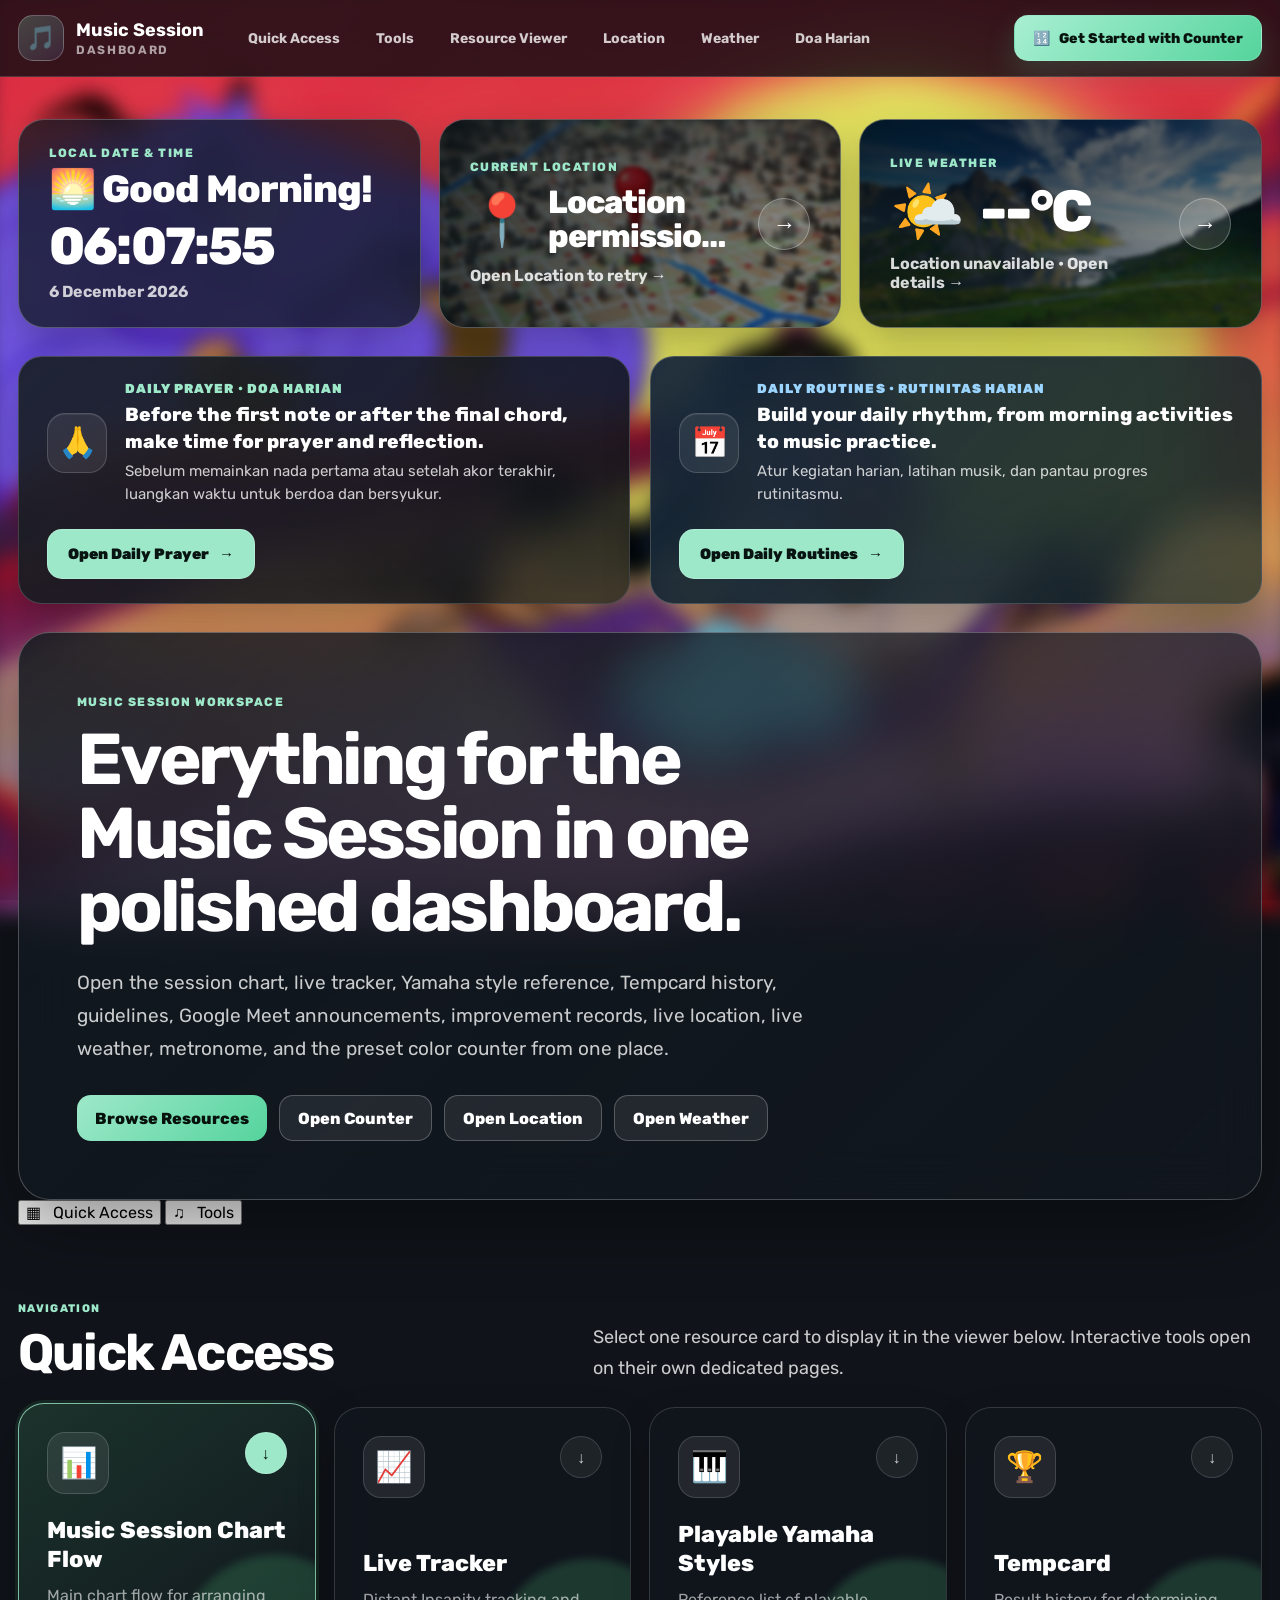
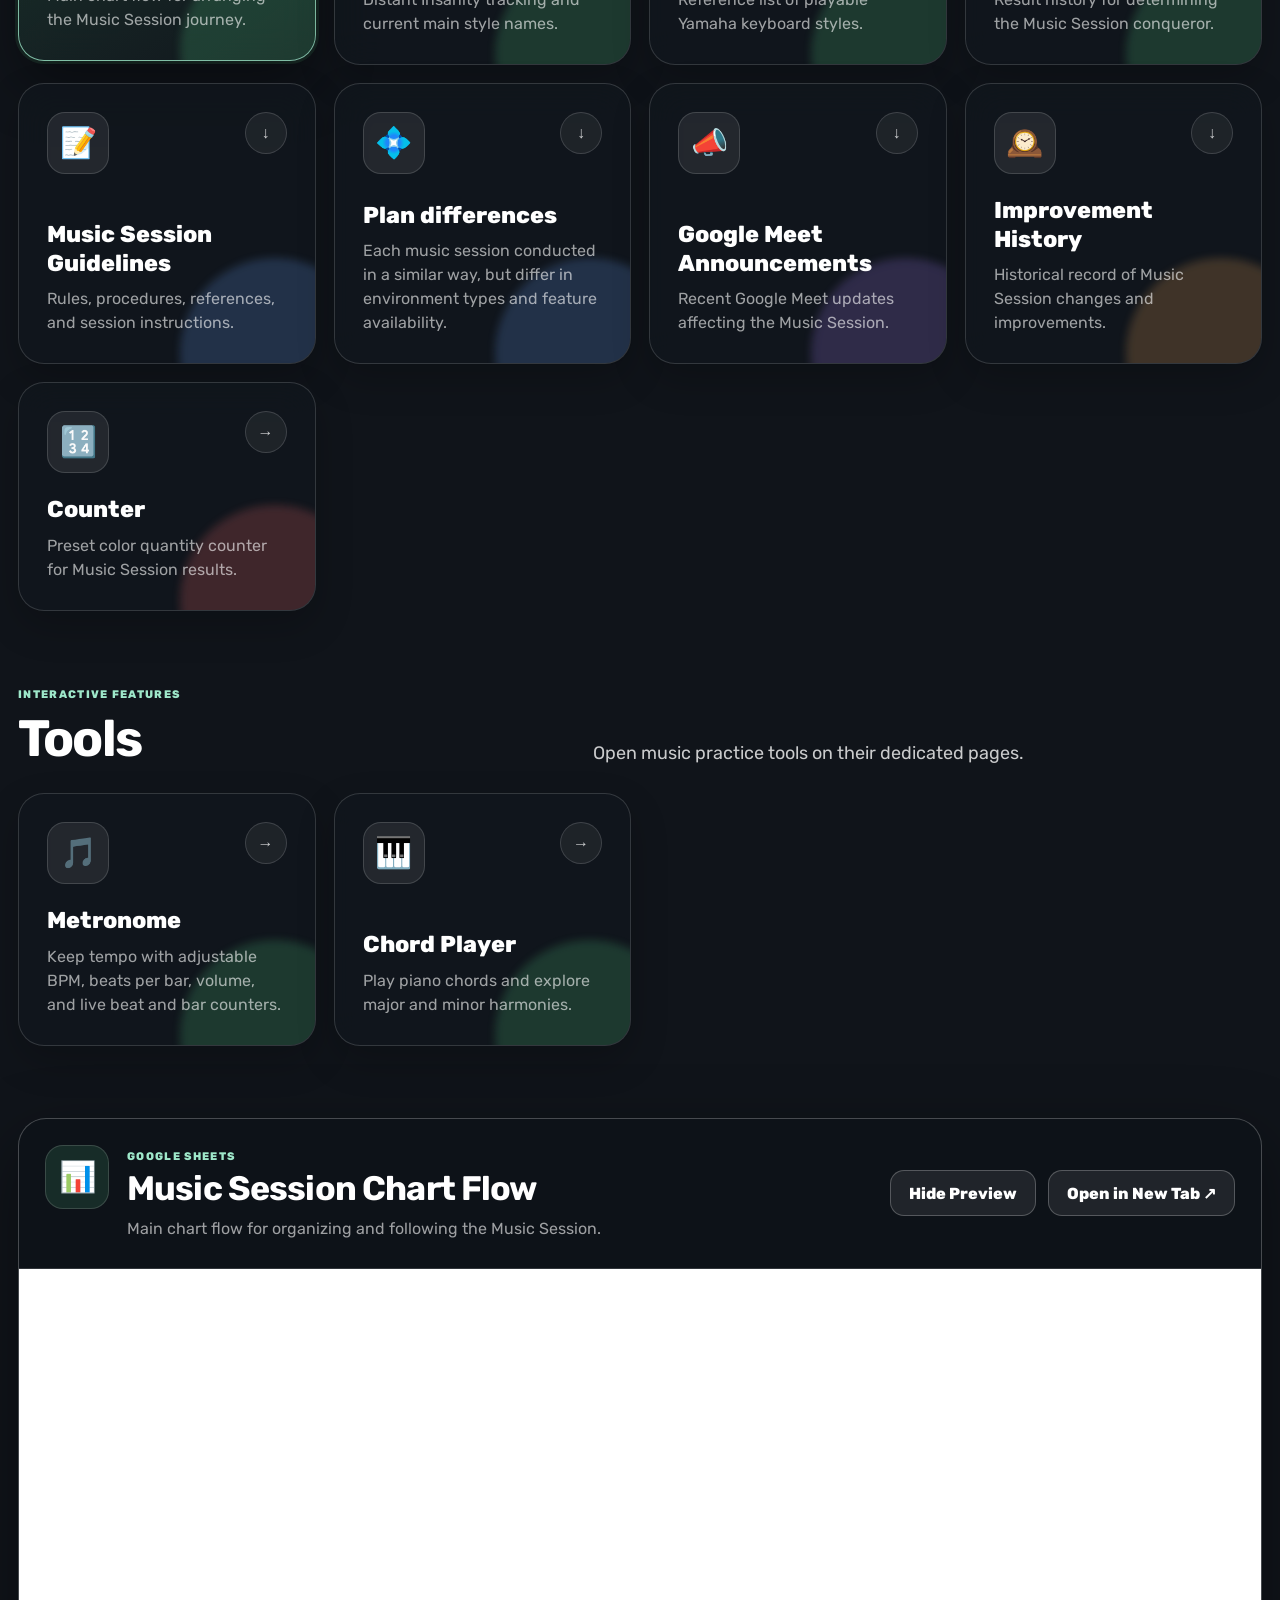
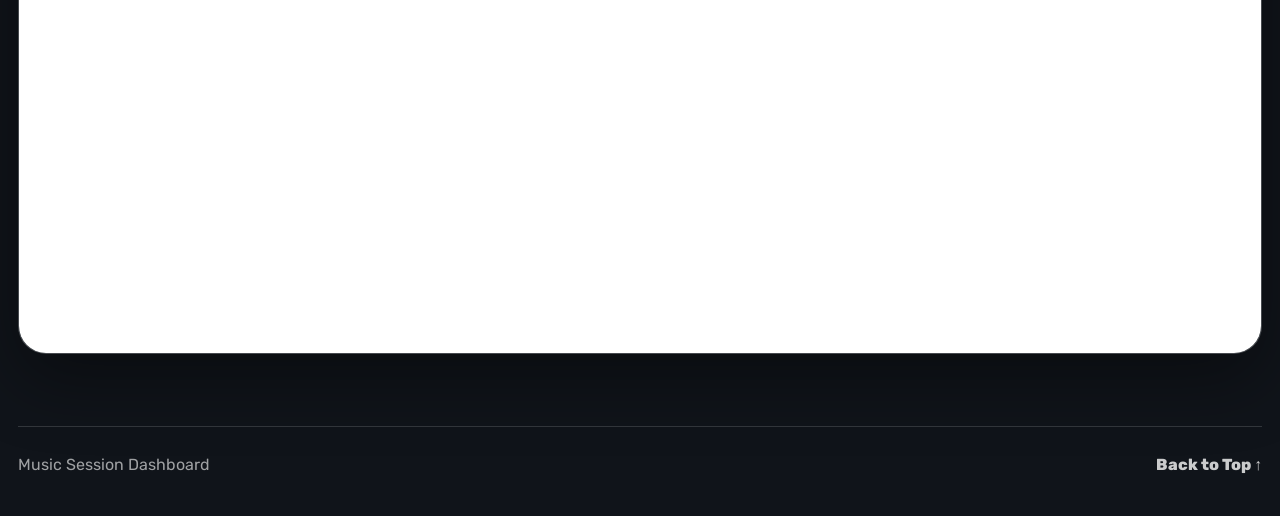
==== commit b921de9e: "Restore Quick Access and Tools tabs on Music Session Hub" ====
--- a/index.html
+++ b/index.html
@@ -440,12 +440,20 @@
     </section>
 
 
+    <!-- DASHBOARD CATEGORY TABS -->
+    <div class="dashboard-tabs" role="tablist" aria-label="Dashboard categories">
+      <button type="button" id="quick-tab" class="dashboard-tab is-active" role="tab" aria-selected="true" aria-controls="quick-access">▦ &nbsp; Quick Access</button>
+      <button type="button" id="tools-tab" class="dashboard-tab" role="tab" aria-selected="false" aria-controls="tools">♫ &nbsp; Tools</button>
+    </div>
+
     <!-- ==================================================
          QUICK ACCESS
          ================================================== -->
 
     <section
       id="quick-access"
+      role="tabpanel"
+      aria-labelledby="quick-tab"
       class="
         section
         quick-access-section
@@ -936,7 +944,7 @@
       </div>
     </section>
 
-    <section id="tools" class="section quick-access-section" aria-labelledby="tools-title">
+    <section id="tools" class="section quick-access-section tab-panel-hidden" role="tabpanel" aria-labelledby="tools-tab">
       <div class="section-heading"><div><span class="section-label">Interactive Features</span><h2 id="tools-title">Tools</h2></div><p>Open music practice tools on their dedicated pages.</p></div>
       <div class="card-grid">
         <!-- ==================================================
@@ -1236,6 +1244,49 @@
   </script>
 
   <script src="script.js"></script>
+  <script>
+    (() => {
+      const quickTab = document.getElementById('quick-tab');
+      const toolsTab = document.getElementById('tools-tab');
+      const quick = document.getElementById('quick-access');
+      const tools = document.getElementById('tools');
+      const viewer = document.getElementById('resource-viewer');
+      if (!quickTab || !toolsTab || !quick || !tools || !viewer) return;
+
+      function selectCategory(category) {
+        const isQuick = category === 'quick';
+        quick.classList.toggle('tab-panel-hidden', !isQuick);
+        viewer.classList.toggle('tab-panel-hidden', !isQuick);
+        tools.classList.toggle('tab-panel-hidden', isQuick);
+        quickTab.classList.toggle('is-active', isQuick);
+        toolsTab.classList.toggle('is-active', !isQuick);
+        quickTab.setAttribute('aria-selected', String(isQuick));
+        toolsTab.setAttribute('aria-selected', String(!isQuick));
+        quickTab.tabIndex = isQuick ? 0 : -1;
+        toolsTab.tabIndex = isQuick ? -1 : 0;
+      }
+      quickTab.addEventListener('click', () => selectCategory('quick'));
+      toolsTab.addEventListener('click', () => selectCategory('tools'));
+      document.querySelectorAll('a[href="#quick-access"], a[href="#tools"], a[href="#resource-viewer"]').forEach(link => {
+        link.addEventListener('click', () => selectCategory(link.getAttribute('href') === '#tools' ? 'tools' : 'quick'));
+      });
+      [quickTab, toolsTab].forEach((tab, i) => {
+        tab.addEventListener('keydown', event => {
+          if (!['ArrowLeft', 'ArrowRight', 'Home', 'End'].includes(event.key)) return;
+          event.preventDefault();
+          const next = event.key === 'Home' ? 0 : event.key === 'End' ? 1 :
+            (i + (event.key === 'ArrowRight' ? 1 : -1) + 2) % 2;
+          selectCategory(next === 0 ? 'quick' : 'tools');
+          [quickTab, toolsTab][next].focus();
+        });
+      });
+      selectCategory(location.hash === '#tools' ? 'tools' : 'quick');
+      window.addEventListener('hashchange', () => {
+        if (location.hash === '#tools') selectCategory('tools');
+        if (location.hash === '#quick-access' || location.hash === '#resource-viewer') selectCategory('quick');
+      });
+    })();
+  </script>
 
 </body>
 
--- a/style.css
+++ b/style.css
@@ -1,2492 +1,2497 @@
-* {
-  box-sizing: border-box;
-}
-
-/* ==================================================
-   ROOT
-   ================================================== */
-
-:root {
-  --page-width: 1540px;
-
-  --text-primary: #ffffff;
-  --text-secondary: rgba(255, 255, 255, 0.78);
-  --text-muted: rgba(255, 255, 255, 0.60);
-
-  --border-light: rgba(255, 255, 255, 0.15);
-  --border-medium: rgba(255, 255, 255, 0.24);
-
-  --green: #57cc84;
-  --green-light: #9ee8ca;
-  --blue: #70a7ff;
-  --purple: #ad85ff;
-  --orange: #ffb15f;
-  --red: #ff7070;
-
-  --shadow-large:
-    0 24px 70px rgba(0, 0, 0, 0.40);
-
-
-  /* ==================================================
-     COUNTER + METRONOME BACKGROUND
-
-     CHANGE THIS WHEN MAIN STYLE REFRESHED
-     ================================================== */
-
-  --music-session-background:
-    url(
-      "images/Screencap - Abu clip/Abu Aladdin 04.jpg"
-    );
-
-
-  /* ==================================================
-     DASHBOARD BACKGROUND ONLY
-
-     index.html permanently uses this image
-     CHANGE THIS EVERY 3 MAIN STYLE LIST REFRESHES
-     ================================================== */
-
-  --dashboard-background:
-    url(
-      "images/Main%20background/ALD-1000013.jpg"
-    );
-
-
-  /* ==================================================
-     DAILY PRAYER BACKGROUND ONLY
-     ================================================== */
-
-  --daily-prayer-background:
-    url(
-      "images/daily-prayer-background.jpg"
-    );
-/* ==================================================
-   DAILY PRAYER DASHBOARD BOX
-
-   Used on index.html before the main hero.
-   ================================================== */
-
-.daily-prayer-banner {
-  width: 100%;
-  margin: 28px 0;
-  padding: 24px 28px;
-
-  display: flex;
-  align-items: center;
-  justify-content: space-between;
-  gap: 24px;
-
-  position: relative;
-  overflow: hidden;
-
-  border:
-    1px solid rgba(255, 255, 255, 0.18);
-
-  border-radius:
-    24px;
-
-  background:
-    linear-gradient(
-      135deg,
-      rgba(25, 32, 38, 0.92),
-      rgba(13, 19, 24, 0.86)
-    );
-
-  box-shadow:
-    0 18px 45px rgba(0, 0, 0, 0.28);
-
-  backdrop-filter:
-    blur(22px);
-
-  -webkit-backdrop-filter:
-    blur(22px);
-}
-
-
-/* Soft decorative glow */
-
-.daily-prayer-banner::after {
-  content: "";
-
-  position: absolute;
-
-  width: 220px;
-  height: 220px;
-
-  right: -80px;
-  bottom: -130px;
-
-  border-radius: 50%;
-
-  background:
-    rgba(240, 201, 106, 0.16);
-
-  filter:
-    blur(20px);
-
-  pointer-events: none;
-}
-
-
-/* ==================================================
-   LEFT CONTENT
-   ================================================== */
-
-.daily-prayer-banner-content {
-  display: flex;
-  align-items: center;
-  gap: 18px;
-
-  min-width: 0;
-
-  position: relative;
-  z-index: 1;
-}
-
-
-.daily-prayer-banner-icon {
-  width: 60px;
-  height: 60px;
-
-  flex: 0 0 60px;
-
-  display: grid;
-  place-items: center;
-
-  border:
-    1px solid rgba(255, 255, 255, 0.16);
-
-  border-radius:
-    18px;
-
-  background:
-    rgba(255, 255, 255, 0.08);
-
-  font-size: 30px;
-
-  box-shadow:
-    inset 0 1px 0 rgba(255, 255, 255, 0.08);
-}
-
-
-/* ==================================================
-   TEXT
-   ================================================== */
-
-.daily-prayer-banner-text {
-  min-width: 0;
-}
-
-
-.daily-prayer-banner-label {
-  display: block;
-
-  margin-bottom: 6px;
-
-  color:
-    var(--green-light);
-
-  font-size: 13px;
-  font-weight: 900;
-
-  letter-spacing: 0.08em;
-
-  text-transform: uppercase;
-}
-
-
-.daily-prayer-banner-text strong {
-  display: block;
-
-  color: #ffffff;
-
-  font-size: 19px;
-  font-weight: 800;
-
-  line-height: 1.4;
-}
-
-
-.daily-prayer-banner-text p {
-  margin: 5px 0 0;
-
-  color:
-    var(--text-secondary);
-
-  font-size: 15px;
-
-  line-height: 1.5;
-}
-
-
-/* ==================================================
-   OPEN DAILY PRAYER BUTTON
-   ================================================== */
-
-.daily-prayer-banner-button {
-  min-height: 50px;
-
-  padding:
-    0 20px;
-
-  flex:
-    0 0 auto;
-
-  display:
-    inline-flex;
-
-  align-items:
-    center;
-
-  justify-content:
-    center;
-
-  gap:
-    10px;
-
-  position:
-    relative;
-
-  z-index:
-    1;
-
-  border:
-    1px solid rgba(255, 255, 255, 0.20);
-
-  border-radius:
-    15px;
-
-  color:
-    #081411;
-
-  background:
-    var(--green-light);
-
-  text-decoration:
-    none;
-
-  font-size:
-    15px;
-
-  font-weight:
-    900;
-
-  transition:
-    transform 0.2s ease,
-    filter 0.2s ease,
-    box-shadow 0.2s ease;
-}
-
-
-.daily-prayer-banner-button:hover {
-  transform:
-    translateY(-2px);
-
-  filter:
-    brightness(1.06);
-
-  box-shadow:
-    0 10px 28px rgba(158, 232, 202, 0.18);
-}
-
-
-/* ==================================================
-   DAILY PRAYER DASHBOARD BOX - TABLET
-   ================================================== */
-
-@media (max-width: 760px) {
-
-  .daily-prayer-banner {
-    padding:
-      22px;
-
-    flex-direction:
-      column;
-
-    align-items:
-      stretch;
-  }
-
-
-  .daily-prayer-banner-button {
-    width:
-      100%;
-  }
-
-}
-
-
-/* ==================================================
-   DAILY PRAYER DASHBOARD BOX - MOBILE
-   ================================================== */
-
-@media (max-width: 520px) {
-
-  .daily-prayer-banner {
-    margin:
-      20px 0;
-
-    padding:
-      18px;
-
-    border-radius:
-      20px;
-  }
-
-
-  .daily-prayer-banner-content {
-    align-items:
-      flex-start;
-  }
-
-
-  .daily-prayer-banner-icon {
-    width:
-      50px;
-
-    height:
-      50px;
-
-    flex-basis:
-      50px;
-
-    border-radius:
-      15px;
-
-    font-size:
-      25px;
-  }
-
-
-  .daily-prayer-banner-text strong {
-    font-size:
-      17px;
-  }
-
-
-  .daily-prayer-banner-text p {
-    font-size:
-      14px;
-  }
-
-}
-
-  /* ==================================================
-     SHARED BACKGROUND SETTINGS
-     ================================================== */
-
-  --music-session-background-blur: 10px;
-  --music-session-background-darkness: 0.1;
-}
-
-
-/* ==================================================
-   HTML
-   ================================================== */
-
-html {
-  scroll-behavior: smooth;
-  scroll-padding-top: 100px;
-}
-
-html,
-body {
-  margin: 0;
-  padding: 0;
-  width: 100%;
-  min-height: 100%;
-}
-
-
-/* ==================================================
-   PAGE
-   ================================================== */
-
-body {
-  min-height: 100vh;
-
-  position: relative;
-
-  overflow-x: hidden;
-
-  font-family:
-    Rubik,
-    Arial,
-    sans-serif;
-
-  color:
-    var(--text-primary);
-
-  background:
-    #10141a;
-}
-
-
-/* ==================================================
-   SHARED BACKGROUND
-
-   Default:
-   Counter + Metronome = current Main Style
-   ================================================== */
-
-body::before {
-  content: "";
-
-  position: fixed;
-
-  /*
-  Equal extension around all sides prevents
-  blur-edge clipping without changing centering.
-  */
-  inset: -12px;
-
-  z-index: -2;
-
-  background-image:
-    var(--music-session-background);
-
-  background-size:
-    cover;
-
-  background-position:
-    center center;
-
-  background-repeat:
-    no-repeat;
-
-  filter:
-    blur(
-      var(--music-session-background-blur)
-    );
-
-  transform:
-    none;
-
-  pointer-events:
-    none;
-}
-
-
-/* ==================================================
-   DASHBOARD BACKGROUND OVERRIDE
-
-   index.html ONLY
-   ================================================== */
-
-body.dashboard-page::before {
-  background-image:
-    var(--dashboard-background);
-}
-
-
-/* ==================================================
-   DAILY PRAYER BACKGROUND OVERRIDE
-   ================================================== */
-
-body.daily-prayer-page::before {
-  background-image:
-    var(--daily-prayer-background);
-
-  filter:
-    blur(6px);
-}
-
-body.daily-prayer-page::after {
-  background:
-    rgba(0, 0, 0, 0.42);
-}
-
-
-/* ==================================================
-   SHARED DARK OVERLAY
-   ================================================== */
-
-body::after {
-  content: "";
-
-  position: fixed;
-
-  inset: 0;
-
-  z-index: -1;
-
-  background:
-    rgba(
-      0,
-      0,
-      0,
-      var(--music-session-background-darkness)
-    );
-
-  pointer-events:
-    none;
-}
-
-
-/* ==================================================
-   GENERAL
-   ================================================== */
-
-a {
-  color: inherit;
-}
-
-button {
-  font: inherit;
-}
-
-
-/* ==================================================
-   TOP BAR
-   ================================================== */
-
-.topbar {
-  position: sticky;
-  top: 0;
-
-  z-index: 100;
-
-  border-bottom:
-    1px solid var(--border-light);
-
-  background:
-    rgba(8, 12, 17, 0.78);
-
-  backdrop-filter:
-    blur(22px);
-
-  -webkit-backdrop-filter:
-    blur(22px);
-}
-
-.topbar-inner {
-  width:
-    min(
-      var(--page-width),
-      calc(100% - 36px)
-    );
-
-  min-height: 76px;
-
-  margin: 0 auto;
-
-  display: flex;
-
-  align-items: center;
-
-  justify-content:
-    space-between;
-
-  gap: 24px;
-}
-
-.topbar-left {
-  min-width: 0;
-
-  display: flex;
-
-  align-items: center;
-
-  justify-content:
-    flex-start;
-
-  gap: 30px;
-}
-
-
-/* ==================================================
-   BRAND
-   ================================================== */
-
-.brand {
-  flex: 0 0 auto;
-
-  display: inline-flex;
-
-  align-items: center;
-
-  gap: 12px;
-
-  color: white;
-
-  text-decoration: none;
-}
-
-.brand-icon {
-  width: 46px;
-  height: 46px;
-
-  display: grid;
-
-  place-items: center;
-
-  border:
-    1px solid var(--border-medium);
-
-  border-radius: 15px;
-
-  background:
-    linear-gradient(
-      145deg,
-      rgba(123, 220, 181, 0.26),
-      rgba(112, 167, 255, 0.12)
-    );
-
-  font-size: 24px;
-}
-
-.brand-text strong,
-.brand-text small {
-  display: block;
-}
-
-.brand-text strong {
-  font-size: 18px;
-}
-
-.brand-text small {
-  margin-top: 2px;
-
-  color:
-    var(--text-muted);
-
-  font-size: 12px;
-  font-weight: 700;
-
-  text-transform: uppercase;
-
-  letter-spacing: 0.14em;
-}
-
-
-/* ==================================================
-   NAVIGATION
-   ================================================== */
-
-.topnav {
-  display: flex;
-
-  align-items: center;
-
-  gap: 8px;
-}
-
-.topnav a {
-  padding:
-    10px 14px;
-
-  border-radius: 12px;
-
-  color:
-    var(--text-secondary);
-
-  text-decoration: none;
-
-  font-size: 14px;
-  font-weight: 700;
-
-  transition:
-    background 0.2s ease,
-    color 0.2s ease,
-    transform 0.2s ease;
-}
-
-.topnav a:hover {
-  color: white;
-
-  background:
-    rgba(255, 255, 255, 0.10);
-
-  transform:
-    translateY(-1px);
-}
-
-
-/* ==================================================
-   COUNTER START BUTTON
-   ================================================== */
-
-.counter-start-button {
-  flex: 0 0 auto;
-
-  min-height: 46px;
-
-  padding:
-    0 18px;
-
-  display: inline-flex;
-
-  align-items: center;
-
-  justify-content: center;
-
-  gap: 9px;
-
-  border:
-    1px solid rgba(158, 232, 202, 0.40);
-
-  border-radius: 14px;
-
-  color:
-    #07120d;
-
-  background:
-    linear-gradient(
-      135deg,
-      #a8efd2,
-      #55d49d
-    );
-
-  box-shadow:
-    0 12px 30px rgba(69, 197, 143, 0.22);
-
-  text-decoration: none;
-
-  font-size: 14px;
-  font-weight: 800;
-
-  transition:
-    transform 0.2s ease,
-    box-shadow 0.2s ease;
-}
-
-.counter-start-button:hover {
-  transform:
-    translateY(-2px);
-
-  box-shadow:
-    0 17px 36px rgba(69, 197, 143, 0.34);
-}
-
-
-/* ==================================================
-   CONTAINER
-   ================================================== */
-
-.container {
-  width:
-    min(
-      var(--page-width),
-      calc(100% - 36px)
-    );
-
-  margin:
-    0 auto;
-
-  padding:
-    42px 0 72px;
-}
-
-
-/* ==================================================
-   DASHBOARD GLANCE
-   ================================================== */
-
-.dashboard-glance {
-  display: grid;
-
-  grid-template-columns:
-    repeat(
-      3,
-      minmax(0, 1fr)
-    );
-
-  gap: 18px;
-
-  margin-bottom: 26px;
-}
-
-.dashboard-glance-card {
-  position: relative;
-
-  overflow: hidden;
-
-  min-height: 170px;
-
-  padding:
-    26px 30px;
-
-  display: flex;
-
-  flex-direction: column;
-
-  justify-content: center;
-
-  border:
-    1px solid var(--border-medium);
-
-  border-radius: 26px;
-
-  color: white;
-
-  background:
-    rgba(17, 24, 31, 0.76);
-
-  box-shadow:
-    0 16px 38px rgba(0, 0, 0, 0.25);
-
-  backdrop-filter:
-    blur(20px);
-
-  -webkit-backdrop-filter:
-    blur(20px);
-
-  text-decoration: none;
-
-  transition:
-    transform 0.22s ease,
-    border-color 0.22s ease,
-    background 0.22s ease,
-    box-shadow 0.22s ease;
-}
-
-.dashboard-glance-card:hover {
-  transform:
-    translateY(-4px);
-
-  border-color:
-    rgba(158, 232, 202, 0.55);
-
-  box-shadow:
-    0 22px 46px rgba(0, 0, 0, 0.34);
-}
-
-.dashboard-glance-label {
-  display: block;
-
-  color:
-    var(--green-light);
-
-  font-size: 12px;
-
-  font-weight: 800;
-
-  letter-spacing: 0.13em;
-
-  text-transform: uppercase;
-}
-
-
-/* ==================================================
-   GREETING
-   ================================================== */
-
-.dashboard-greeting {
-  display: block;
-
-  margin-top: 9px;
-
-  color: white;
-
-  font-size:
-    clamp(27px, 3vw, 38px);
-
-  line-height: 1.08;
-
-  font-weight: 800;
-
-  letter-spacing: -0.025em;
-}
-
-
-/* ==================================================
-   TIME
-   ================================================== */
-
-.dashboard-time {
-  display: block;
-
-  margin-top: 10px;
-
-  color: white;
-
-  font-size:
-    clamp(36px, 4.3vw, 52px);
-
-  line-height: 1;
-
-  font-weight: 800;
-
-  letter-spacing: -0.035em;
-}
-
-
-/* ==================================================
-   DATE
-   ================================================== */
-
-.dashboard-date {
-  display: block;
-
-  margin-top: 10px;
-
-  color:
-    var(--text-secondary);
-
-  font-size: 16px;
-
-  font-weight: 700;
-}
-
-
-/* ==================================================
-   DASHBOARD WEATHER CARD
-   ================================================== */
-
-.dashboard-weather-card {
-  position: relative;
-
-  overflow: hidden;
-
-  background:
-    rgba(17, 24, 31, 0.76);
-}
-
-.dashboard-weather-card::before {
-  content: "";
-
-  position: absolute;
-
-  inset: -4px;
-
-  z-index: 0;
-
-  background:
-    linear-gradient(
-      90deg,
-      rgba(4, 14, 19, 0.78),
-      rgba(5, 14, 20, 0.45)
-    ),
-    url(
-      "images/weather-background.jpg"
-    )
-    center / cover
-    no-repeat;
-
-  filter:
-    blur(2px);
-
-  pointer-events:
-    none;
-}
-
-.dashboard-weather-content {
-  position: relative;
-
-  z-index: 2;
-
-  width: 100%;
-
-  display: flex;
-
-  align-items: center;
-
-  justify-content:
-    space-between;
-
-  gap: 20px;
-}
-
-.dashboard-weather-main {
-  margin-top: 12px;
-
-  display: flex;
-
-  align-items: center;
-
-  gap: 15px;
-}
-
-.dashboard-weather-icon {
-  flex: 0 0 auto;
-
-  font-size:
-    clamp(44px, 5vw, 60px);
-
-  line-height: 1;
-}
-
-.dashboard-weather-temperature {
-  color: white;
-
-  font-size:
-    clamp(42px, 5.2vw, 58px);
-
-  line-height: 1;
-
-  font-weight: 800;
-
-  letter-spacing: -0.04em;
-}
-
-.dashboard-weather-condition {
-  display: block;
-
-  margin-top: 12px;
-
-  color:
-    rgba(255, 255, 255, 0.84);
-
-  font-size: 16px;
-
-  font-weight: 700;
-}
-
-.dashboard-weather-arrow {
-  width: 52px;
-  height: 52px;
-
-  display: grid;
-
-  place-items: center;
-
-  flex: 0 0 auto;
-
-  border:
-    1px solid rgba(255, 255, 255, 0.28);
-
-  border-radius: 50%;
-
-  background:
-    rgba(255, 255, 255, 0.12);
-
-  color: white;
-
-  font-size: 23px;
-
-  font-weight: 800;
-}
-
-
-
-/* ==================================================
-   DASHBOARD LOCATION CARD
-   Same background treatment as Weather
-   ================================================== */
-
-.dashboard-glance-card.dashboard-location-card {
-  position: relative;
-  overflow: hidden;
-  isolation: isolate;
-  min-width: 0;
-
-  color: white;
-
-  /* Fallback background */
-  background:
-    rgba(17, 24, 31, 0.76);
-
-  text-decoration: none;
-}
-
-
-/* ==================================================
-   LOCATION BACKGROUND IMAGE
-   Same blur level as Weather: 2px
-   ================================================== */
-
-.dashboard-glance-card.dashboard-location-card::before {
-  content: "";
-
-  position: absolute;
-
-  inset: -4px;
-
-  z-index: 0;
-
-  background:
-    linear-gradient(
-      90deg,
-      rgba(4, 14, 19, 0.78),
-      rgba(5, 14, 20, 0.45)
-    ),
-    url("images/location-background.jpg")
-    center / cover
-    no-repeat;
-
-  filter:
-    blur(2px);
-
-  pointer-events:
-    none;
-}
-
-
-/* ==================================================
-   LOCATION CONTENT
-   ================================================== */
-
-.dashboard-location-content {
-  position: relative;
-
-  z-index: 2;
-
-  width: 100%;
-
-  min-height: 100%;
-
-  display: flex;
-
-  align-items: center;
-
-  justify-content:
-    space-between;
-
-  gap: 18px;
-}
-
-
-.dashboard-location-content > div {
-  min-width: 0;
-}
-
-
-/* ==================================================
-   LOCATION MAIN ROW
-   ================================================== */
-
-.dashboard-location-main {
-  margin-top: 12px;
-
-  display: flex;
-
-  align-items: center;
-
-  gap: 14px;
-
-  min-width: 0;
-}
-
-
-/* ==================================================
-   LOCATION ICON
-   ================================================== */
-
-.dashboard-location-icon {
-  flex: 0 0 auto;
-
-  font-size:
-    clamp(42px, 4vw, 56px);
-
-  line-height: 1;
-}
-
-
-/* ==================================================
-   LOCATION NAME
-   ================================================== */
-
-.dashboard-location-name {
-  min-width: 0;
-
-  display: -webkit-box;
-
-  overflow: hidden;
-
-  -webkit-box-orient:
-    vertical;
-
-  -webkit-line-clamp:
-    2;
-
-  line-clamp:
-    2;
-
-  color: white;
-
-  font-size:
-    clamp(24px, 2.5vw, 36px);
-
-  line-height: 1.05;
-
-  font-weight: 800;
-
-  letter-spacing:
-    -0.03em;
-
-  overflow-wrap:
-    anywhere;
-}
-
-
-/* ==================================================
-   LOCATION STATUS
-   ================================================== */
-
-.dashboard-location-status {
-  display: block;
-
-  margin-top: 12px;
-
-  color:
-    rgba(255, 255, 255, 0.84);
-
-  font-size: 16px;
-
-  font-weight: 700;
-
-  line-height: 1.35;
-}
-
-
-/* ==================================================
-   LOCATION ARROW
-   ================================================== */
-
-.dashboard-location-arrow {
-  position: relative;
-
-  z-index: 2;
-
-  width: 52px;
-
-  height: 52px;
-
-  display: grid;
-
-  place-items: center;
-
-  flex: 0 0 auto;
-
-  border:
-    1px solid rgba(255, 255, 255, 0.28);
-
-  border-radius: 50%;
-
-  background:
-    rgba(255, 255, 255, 0.12);
-
-  color: white;
-
-  font-size: 23px;
-
-  font-weight: 800;
-}
-
-
-/* ==================================================
-   LOCATION HOVER
-   ================================================== */
-
-.dashboard-location-card:hover
-.dashboard-location-arrow {
-  transform:
-    translateX(3px);
-
-  background:
-    rgba(255, 255, 255, 0.20);
-}
-
-
-/* ==================================================
-   HERO
-   ================================================== */
-
-.hero {
-  position: relative;
-
-  overflow: hidden;
-
-  display: grid;
-
-  grid-template-columns:
-    minmax(0, 1.6fr)
-    minmax(280px, 0.7fr);
-
-  align-items: center;
-
-  gap: 38px;
-
-  padding:
-    clamp(30px, 5vw, 58px);
-
-  border:
-    1px solid var(--border-medium);
-
-  border-radius: 32px;
-
-  background:
-    linear-gradient(
-      135deg,
-      rgba(17, 24, 31, 0.86),
-      rgba(17, 24, 31, 0.58)
-    );
-
-  box-shadow:
-    var(--shadow-large);
-
-  backdrop-filter:
-    blur(26px);
-
-  -webkit-backdrop-filter:
-    blur(26px);
-}
-
-.hero-content,
-.hero-summary {
-  position: relative;
-
-  z-index: 1;
-}
-
-.eyebrow,
-.section-label,
-.resource-type {
-  display: inline-block;
-
-  color:
-    var(--green-light);
-
-  font-weight: 800;
-
-  text-transform: uppercase;
-
-  letter-spacing: 0.12em;
-}
-
-.eyebrow {
-  margin-bottom: 14px;
-
-  font-size: 12px;
-}
-
-.hero h1 {
-  max-width: 860px;
-
-  margin: 0;
-
-  font-size:
-    clamp(38px, 6vw, 72px);
-
-  line-height: 1.02;
-
-  letter-spacing: -0.045em;
-}
-
-.hero-description {
-  max-width: 760px;
-
-  margin:
-    22px 0 0;
-
-  color:
-    var(--text-secondary);
-
-  font-size:
-    clamp(16px, 2vw, 19px);
-
-  line-height: 1.75;
-}
-
-
-/* ==================================================
-   HERO ACTIONS
-   ================================================== */
-
-.hero-actions {
-  display: flex;
-
-  flex-wrap: wrap;
-
-  gap: 12px;
-
-  margin-top: 30px;
-}
-
-.primary-button,
-.secondary-button,
-.open-button,
-.viewer-button {
-  min-height: 46px;
-
-  padding:
-    0 18px;
-
-  display: inline-flex;
-
-  align-items: center;
-
-  justify-content: center;
-
-  border-radius: 14px;
-
-  text-decoration: none;
-
-  font-weight: 800;
-
-  cursor: pointer;
-
-  transition:
-    transform 0.2s ease,
-    background 0.2s ease,
-    box-shadow 0.2s ease;
-}
-
-.primary-button {
-  color:
-    #07120d;
-
-  background:
-    linear-gradient(
-      135deg,
-      #9ee8ca,
-      #55d49d
-    );
-}
-
-.secondary-button,
-.open-button,
-.viewer-button {
-  border:
-    1px solid var(--border-medium);
-
-  color: white;
-
-  background:
-    rgba(255, 255, 255, 0.08);
-}
-
-.primary-button:hover,
-.secondary-button:hover,
-.open-button:hover,
-.viewer-button:hover {
-  transform:
-    translateY(-2px);
-}
-
-.secondary-button:hover,
-.open-button:hover,
-.viewer-button:hover {
-  background:
-    rgba(255, 255, 255, 0.14);
-}
-
-
-/* ==================================================
-   HERO SUMMARY
-   ================================================== */
-
-.hero-summary {
-  display: grid;
-
-  gap: 12px;
-}
-
-.summary-card {
-  padding: 20px;
-
-  border:
-    1px solid var(--border-light);
-
-  border-radius: 18px;
-
-  background:
-    rgba(255, 255, 255, 0.075);
-}
-
-.summary-card strong,
-.summary-card span {
-  display: block;
-}
-
-.summary-card strong {
-  font-size: 30px;
-}
-
-.summary-card span {
-  margin-top: 5px;
-
-  color:
-    var(--text-muted);
-
-  font-size: 13px;
-
-  font-weight: 700;
-}
-
-
-/* ==================================================
-   SECTIONS
-   ================================================== */
-
-.section {
-  margin-top: 72px;
-}
-
-.section-heading {
-  display: grid;
-
-  grid-template-columns:
-    minmax(0, 0.8fr)
-    minmax(280px, 1fr);
-
-  align-items: end;
-
-  gap: 40px;
-
-  margin-bottom: 24px;
-}
-
-.section-label {
-  margin-bottom: 7px;
-
-  font-size: 11px;
-}
-
-.section-heading h2 {
-  margin: 0;
-
-  font-size:
-    clamp(30px, 4vw, 52px);
-
-  letter-spacing: -0.035em;
-}
-
-.section-heading > p {
-  margin: 0;
-
-  color:
-    var(--text-secondary);
-
-  font-size: 18px;
-
-  line-height: 1.7;
-}
-
-
-/* ==================================================
-   CARDS
-   ================================================== */
-
-.card-grid {
-  display: grid;
-
-  grid-template-columns:
-    repeat(
-      4,
-      minmax(0, 1fr)
-    );
-
-  gap: 18px;
-}
-
-.card {
-  position: relative;
-
-  overflow: hidden;
-
-  min-height: 220px;
-
-  padding: 28px;
-
-  display: flex;
-
-  flex-direction: column;
-
-  justify-content: space-between;
-
-  gap: 22px;
-
-  border:
-    1px solid var(--border-light);
-
-  border-radius: 26px;
-
-  color: white;
-
-  background:
-    rgba(17, 23, 30, 0.72);
-
-  box-shadow:
-    0 15px 38px rgba(0, 0, 0, 0.20);
-
-  backdrop-filter:
-    blur(18px);
-
-  -webkit-backdrop-filter:
-    blur(18px);
-
-  text-align: left;
-
-  text-decoration: none;
-
-  cursor: pointer;
-
-  transition:
-    transform 0.22s ease,
-    border-color 0.22s ease,
-    background 0.22s ease,
-    box-shadow 0.22s ease;
-}
-
-button.card {
-  width: 100%;
-
-  appearance: none;
-
-  -webkit-appearance: none;
-}
-
-.card::after {
-  content: "";
-
-  position: absolute;
-
-  right: -55px;
-
-  bottom: -85px;
-
-  width: 190px;
-  height: 190px;
-
-  border-radius: 50%;
-
-  opacity: 0.20;
-
-  filter:
-    blur(4px);
-}
-
-.card:hover {
-  transform:
-    translateY(-6px);
-
-  border-color:
-    var(--border-medium);
-
-  background:
-    rgba(27, 34, 42, 0.88);
-}
-
-.card.is-active {
-  transform:
-    translateY(-4px);
-
-  border-color:
-    rgba(158, 232, 202, 0.78);
-
-  background:
-    linear-gradient(
-      145deg,
-      rgba(29, 54, 45, 0.92),
-      rgba(17, 23, 30, 0.84)
-    );
-
-  box-shadow:
-    0 0 0 3px rgba(87, 204, 132, 0.10),
-    0 24px 55px rgba(0, 0, 0, 0.38);
-}
-
-.card.is-active .card-arrow {
-  color:
-    #07120d;
-
-  background:
-    var(--green-light);
-}
-
-.icon {
-  position: relative;
-
-  z-index: 1;
-
-  width: 62px;
-  height: 62px;
-
-  display: grid;
-
-  place-items: center;
-
-  border:
-    1px solid var(--border-light);
-
-  border-radius: 18px;
-
-  background:
-    rgba(255, 255, 255, 0.08);
-
-  font-size: 30px;
-}
-
-.card-content {
-  position: relative;
-
-  z-index: 1;
-
-  display: block;
-}
-
-.card-title {
-  display: block;
-
-  font-size: 23px;
-
-  font-weight: 800;
-
-  line-height: 1.25;
-}
-
-.card-description {
-  display: block;
-
-  margin-top: 10px;
-
-  color:
-    var(--text-muted);
-
-  font-size: 16px;
-
-  line-height: 1.5;
-}
-
-.card-arrow {
-  position: absolute;
-
-  top: 28px;
-  right: 28px;
-
-  z-index: 1;
-
-  width: 42px;
-  height: 42px;
-
-  display: grid;
-
-  place-items: center;
-
-  border:
-    1px solid var(--border-light);
-
-  border-radius: 50%;
-
-  color:
-    var(--text-secondary);
-
-  background:
-    rgba(255, 255, 255, 0.06);
-
-  font-weight: 800;
-}
-
-.sheet-card::after {
-  background:
-    var(--green);
-}
-
-.doc-card::after {
-  background:
-    var(--blue);
-}
-
-.meet-card::after {
-  background:
-    var(--purple);
-}
-
-.history-card::after {
-  background:
-    var(--orange);
-}
-
-.counter-card::after {
-  background:
-    var(--red);
-}
-
-.metronome-card::after {
-  background:
-    #57cc84;
-}
-
-
-.prayer-card::after {
-  background:
-    #f0c96a;
-}
-
-
-/* ==================================================
-   VIEWER
-   ================================================== */
-
-.viewer-card {
-  overflow: hidden;
-
-  border:
-    1px solid var(--border-medium);
-
-  border-radius: 28px;
-
-  background:
-    rgba(14, 19, 25, 0.82);
-
-  box-shadow:
-    var(--shadow-large);
-
-  backdrop-filter:
-    blur(23px);
-
-  -webkit-backdrop-filter:
-    blur(23px);
-}
-
-.viewer-header {
-  padding: 26px;
-
-  display: flex;
-
-  align-items: center;
-
-  justify-content:
-    space-between;
-
-  gap: 24px;
-
-  border-bottom:
-    1px solid var(--border-light);
-}
-
-.viewer-title-group {
-  min-width: 0;
-
-  display: flex;
-
-  align-items: flex-start;
-
-  gap: 18px;
-}
-
-.viewer-icon {
-  flex: 0 0 auto;
-
-  width: 64px;
-  height: 64px;
-
-  display: grid;
-
-  place-items: center;
-
-  border:
-    1px solid var(--border-light);
-
-  border-radius: 18px;
-
-  background:
-    rgba(87, 204, 132, 0.14);
-
-  font-size: 30px;
-}
-
-.resource-type {
-  margin-bottom: 5px;
-
-  font-size: 11px;
-}
-
-.viewer-title-group h2 {
-  margin: 0;
-
-  font-size:
-    clamp(24px, 3vw, 34px);
-
-  letter-spacing: -0.025em;
-}
-
-.viewer-title-group p {
-  margin:
-    8px 0 0;
-
-  color:
-    var(--text-muted);
-
-  font-size: 16px;
-
-  line-height: 1.55;
-}
-
-.viewer-actions {
-  flex: 0 0 auto;
-
-  display: flex;
-
-  align-items: center;
-
-  gap: 12px;
-}
-
-
-/* ==================================================
-   IFRAME
-   ================================================== */
-
-.iframe-container {
-  position: relative;
-
-  width: 100%;
-
-  height:
-    min(76vh, 760px);
-
-  min-height: 540px;
-
-  overflow: hidden;
-
-  background:
-    rgba(255, 255, 255, 0.04);
-
-  transition:
-    height 0.35s ease,
-    min-height 0.35s ease,
-    opacity 0.25s ease;
-}
-
-.iframe-container iframe {
-  position: relative;
-
-  z-index: 2;
-
-  width: 100%;
-  height: 100%;
-
-  display: block;
-
-  border: 0;
-
-  background:
-    white;
-
-  opacity: 1;
-
-  transition:
-    opacity 0.25s ease;
-}
-
-.iframe-container.is-loading iframe {
-  opacity: 0;
-}
-
-.viewer-loading {
-  position: absolute;
-
-  inset: 0;
-
-  z-index: 1;
-
-  display: grid;
-
-  place-items: center;
-
-  color:
-    var(--text-secondary);
-
-  background:
-    linear-gradient(
-      135deg,
-      rgba(18, 26, 34, 0.96),
-      rgba(11, 16, 22, 0.96)
-    );
-
-  font-size: 18px;
-
-  font-weight: 800;
-}
-
-.iframe-container.is-collapsed {
-  height: 0;
-
-  min-height: 0;
-
-  opacity: 0;
-
-  pointer-events: none;
-}
-
-.viewer-card.preview-collapsed .viewer-header {
-  border-bottom-color:
-    transparent;
-}
-
-
-/* ==================================================
-   FOOTER
-   ================================================== */
-
-.footer {
-  width:
-    min(
-      var(--page-width),
-      calc(100% - 36px)
-    );
-
-  margin:
-    0 auto;
-
-  padding:
-    28px 0 42px;
-
-  display: flex;
-
-  align-items: center;
-
-  justify-content:
-    space-between;
-
-  gap: 20px;
-
-  border-top:
-    1px solid var(--border-light);
-
-  color:
-    var(--text-muted);
-}
-
-.footer p {
-  margin: 0;
-}
-
-.footer a {
-  color:
-    var(--text-secondary);
-
-  text-decoration: none;
-
-  font-weight: 800;
-}
-
-.footer a:hover {
-  color: white;
-}
-
-
-
-
-/* ==================================================
-   DAILY PRAYER PAGE
-   ================================================== */
-
-.prayer-page {
-  width: min(920px, calc(100% - 36px));
-  margin: 0 auto;
-  padding: 42px 0 80px;
-}
-
-.prayer-header {
-  margin-bottom: 32px;
-  padding: 32px;
-  border: 1px solid var(--border-medium);
-  border-radius: 28px;
-  background: rgba(12, 16, 20, 0.72);
-  box-shadow: var(--shadow-large);
-  backdrop-filter: blur(22px);
-  -webkit-backdrop-filter: blur(22px);
-  text-align: center;
-}
-
-.prayer-header h1 {
-  margin: 0;
-  font-size: clamp(38px, 6vw, 62px);
-  line-height: 1.05;
-  letter-spacing: -0.04em;
-}
-
-.prayer-header p {
-  margin: 14px 0 0;
-  color: var(--text-secondary);
-  font-size: 17px;
-  line-height: 1.6;
-}
-
-.prayer-back {
-  min-height: 46px;
-  margin-bottom: 22px;
-  padding: 0 17px;
-  display: inline-flex;
-  align-items: center;
-  gap: 9px;
-  border: 1px solid var(--border-medium);
-  border-radius: 14px;
-  color: white;
-  background: rgba(12, 16, 20, 0.70);
-  backdrop-filter: blur(18px);
-  -webkit-backdrop-filter: blur(18px);
-  text-decoration: none;
-  font-weight: 800;
-  transition: transform 0.2s ease, background 0.2s ease;
-}
-
-.prayer-back:hover {
-  transform: translateY(-2px);
-  background: rgba(255, 255, 255, 0.14);
-}
-
-.prayer {
-  margin-bottom: 26px;
-  padding: clamp(25px, 5vw, 44px);
-  border: 1px solid var(--border-medium);
-  border-radius: 28px;
-  background: rgba(12, 16, 20, 0.78);
-  box-shadow: var(--shadow-large);
-  backdrop-filter: blur(24px);
-  -webkit-backdrop-filter: blur(24px);
-}
-
-.prayer h2 {
-  margin: 0 0 30px;
-  color: white;
-  text-align: center;
-  font-size: clamp(27px, 4vw, 39px);
-  line-height: 1.15;
-  letter-spacing: -0.025em;
-}
-
-.prayer h3 {
-  margin: 34px 0 14px;
-  color: var(--green-light);
-  font-size: 21px;
-  line-height: 1.3;
-}
-
-.prayer p {
-  margin: 0 0 19px;
-  color: rgba(255, 255, 255, 0.94);
-  font-size: 17px;
-  line-height: 1.82;
-}
-
-.prayer strong {
-  color: white;
-}
-
-.prayer .amen {
-  font-weight: 800;
-}
-
-.prayer .invocation {
-  color: var(--text-secondary);
-  font-style: italic;
-  text-align: center;
-}
-
-.prayer .sign-cross {
-  margin-top: 30px;
-  padding-top: 22px;
-  border-top: 1px solid var(--border-light);
-  text-align: center;
-  font-weight: 800;
-}
-
-.prayer-footer {
-  padding: 24px 0 10px;
-  color: var(--text-muted);
-  text-align: center;
-  font-size: 14px;
-}
-
-@media (max-width: 520px) {
-  .prayer-page {
-    width: calc(100% - 22px);
-    padding: 24px 0 50px;
-  }
-
-  .prayer-header {
-    padding: 25px 18px;
-    border-radius: 22px;
-  }
-
-  .prayer {
-    padding: 24px 19px;
-    border-radius: 22px;
-  }
-
-  .prayer p {
-    font-size: 16px;
-    line-height: 1.75;
-  }
-
-  .prayer h3 {
-    font-size: 19px;
-  }
-}
-
-
-/* ==================================================
-   RESPONSIVE
-   ================================================== */
-
-
-@media (max-width: 1180px) {
-
-  .dashboard-glance {
-    grid-template-columns:
-      repeat(
-        2,
-        minmax(0, 1fr)
-      );
-  }
-
-  .dashboard-time-card {
-    grid-column:
-      1 / -1;
-  }
-}
-
-
-
-
-@media (max-width: 1100px) {
-
-  .card-grid {
-    grid-template-columns:
-      repeat(2, minmax(0, 1fr));
-  }
-
-  .hero {
-    grid-template-columns:
-      1fr;
-  }
-
-  .hero-summary {
-    grid-template-columns:
-      repeat(3, minmax(0, 1fr));
-  }
-}
-
-@media (max-width: 900px) {
-
-  .dashboard-glance {
-    grid-template-columns:
-      1fr;
-  }
-
-  .dashboard-time-card {
-    grid-column:
-      auto;
-  }
-}
-
-@media (max-width: 820px) {
-
-  .viewer-header {
-    align-items:
-      flex-start;
-
-    flex-direction:
-      column;
-  }
-
-  .viewer-actions {
-    width: 100%;
-  }
-
-  .open-button,
-  .viewer-button {
-    flex: 1;
-  }
-}
-
-@media (max-width: 760px) {
-
-  .topnav {
-    display: none;
-  }
-
-  .container {
-    padding-top: 24px;
-  }
-
-  .dashboard-glance-card {
-    min-height: 145px;
-
-    padding: 22px;
-  }
-
-  .dashboard-time {
-    font-size: 40px;
-  }
-
-  .dashboard-weather-temperature {
-    font-size: 44px;
-  }
-
-  .dashboard-location-name {
-    font-size: 30px;
-  }
-
-  .dashboard-location-icon {
-    font-size: 46px;
-  }
-
-  .hero {
-    padding:
-      28px 22px;
-
-    border-radius: 24px;
-  }
-
-  .hero-summary {
-    grid-template-columns:
-      1fr;
-  }
-
-  .section-heading {
-    grid-template-columns:
-      1fr;
-
-    gap: 12px;
-  }
-
-  .card-grid {
-    grid-template-columns:
-      1fr;
-  }
-
-  .card {
-    min-height: 190px;
-  }
-
-  .iframe-container {
-    height: 68vh;
-
-    min-height: 440px;
-  }
-}
-
-@media (max-width: 520px) {
-
-  .topbar-inner,
-  .container,
-  .footer {
-    width:
-      min(
-        100% - 22px,
-        var(--page-width)
-      );
-  }
-
-  .brand-text small {
-    display: none;
-  }
-
-  .counter-start-button span:last-child {
-    display: none;
-  }
-
-  .dashboard-glance-card {
-    min-height: 135px;
-
-    padding: 19px;
-  }
-
-  .dashboard-greeting {
-    font-size: 26px;
-  }
-
-  .dashboard-time {
-    font-size: 36px;
-  }
-
-  .dashboard-date {
-    font-size: 14px;
-  }
-
-  .dashboard-weather-icon {
-    font-size: 42px;
-  }
-
-  .dashboard-weather-temperature {
-    font-size: 40px;
-  }
-
-  .dashboard-weather-arrow {
-    width: 43px;
-    height: 43px;
-  }
-
-  .dashboard-location-icon {
-    font-size: 40px;
-  }
-
-  .dashboard-location-name {
-    font-size: 26px;
-  }
-
-  .dashboard-location-status {
-    font-size: 14px;
-  }
-
-  .dashboard-location-arrow {
-    width: 43px;
-    height: 43px;
-
-    font-size: 20px;
-  }
-
-  .hero h1 {
-    font-size: 38px;
-  }
-
-  .hero-actions {
-    flex-direction:
-      column;
-  }
-
-  .primary-button,
-  .secondary-button {
-    width: 100%;
-  }
-
-  .viewer-header {
-    padding: 18px;
-  }
-
-  .viewer-title-group {
-    gap: 12px;
-  }
-
-  .viewer-icon {
-    width: 50px;
-    height: 50px;
-
-    font-size: 24px;
-  }
-
-  .viewer-actions {
-    flex-direction:
-      column;
-  }
-
-  .open-button,
-  .viewer-button {
-    width: 100%;
-  }
-
-  .iframe-container {
-    min-height: 400px;
-  }
-}
-
-
-/* ==================================================
-   REDUCED MOTION
-   ================================================== */
-
-@media (prefers-reduced-motion: reduce) {
-
-  html {
-    scroll-behavior:
-      auto;
-  }
-
-  *,
-  *::before,
-  *::after {
-    animation-duration:
-      0.01ms !important;
-
-    animation-iteration-count:
-      1 !important;
-
-    transition-duration:
-      0.01ms !important;
-  }
-}
+* {
+  box-sizing: border-box;
+}
+
+/* ==================================================
+   ROOT
+   ================================================== */
+
+:root {
+  --page-width: 1540px;
+
+  --text-primary: #ffffff;
+  --text-secondary: rgba(255, 255, 255, 0.78);
+  --text-muted: rgba(255, 255, 255, 0.60);
+
+  --border-light: rgba(255, 255, 255, 0.15);
+  --border-medium: rgba(255, 255, 255, 0.24);
+
+  --green: #57cc84;
+  --green-light: #9ee8ca;
+  --blue: #70a7ff;
+  --purple: #ad85ff;
+  --orange: #ffb15f;
+  --red: #ff7070;
+
+  --shadow-large:
+    0 24px 70px rgba(0, 0, 0, 0.40);
+
+
+  /* ==================================================
+     COUNTER + METRONOME BACKGROUND
+
+     CHANGE THIS WHEN MAIN STYLE REFRESHED
+     ================================================== */
+
+  --music-session-background:
+    url(
+      "images/Screencap - Abu clip/Abu Aladdin 04.jpg"
+    );
+
+
+  /* ==================================================
+     DASHBOARD BACKGROUND ONLY
+
+     index.html permanently uses this image
+     CHANGE THIS EVERY 3 MAIN STYLE LIST REFRESHES
+     ================================================== */
+
+  --dashboard-background:
+    url(
+      "images/Main%20background/ALD-1000013.jpg"
+    );
+
+
+  /* ==================================================
+     DAILY PRAYER BACKGROUND ONLY
+     ================================================== */
+
+  --daily-prayer-background:
+    url(
+      "images/daily-prayer-background.jpg"
+    );
+  --music-session-background-blur: 10px;
+  --music-session-background-darkness: 0.1;
+}
+
+/* ==================================================
+   DAILY PRAYER DASHBOARD BOX
+
+   Used on index.html before the main hero.
+   ================================================== */
+
+.daily-prayer-banner {
+  width: 100%;
+  margin: 28px 0;
+  padding: 24px 28px;
+
+  display: flex;
+  align-items: center;
+  justify-content: space-between;
+  gap: 24px;
+
+  position: relative;
+  overflow: hidden;
+
+  border:
+    1px solid rgba(255, 255, 255, 0.18);
+
+  border-radius:
+    24px;
+
+  background:
+    linear-gradient(
+      135deg,
+      rgba(25, 32, 38, 0.92),
+      rgba(13, 19, 24, 0.86)
+    );
+
+  box-shadow:
+    0 18px 45px rgba(0, 0, 0, 0.28);
+
+  backdrop-filter:
+    blur(22px);
+
+  -webkit-backdrop-filter:
+    blur(22px);
+}
+
+
+/* Soft decorative glow */
+
+.daily-prayer-banner::after {
+  content: "";
+
+  position: absolute;
+
+  width: 220px;
+  height: 220px;
+
+  right: -80px;
+  bottom: -130px;
+
+  border-radius: 50%;
+
+  background:
+    rgba(240, 201, 106, 0.16);
+
+  filter:
+    blur(20px);
+
+  pointer-events: none;
+}
+
+
+/* ==================================================
+   LEFT CONTENT
+   ================================================== */
+
+.daily-prayer-banner-content {
+  display: flex;
+  align-items: center;
+  gap: 18px;
+
+  min-width: 0;
+
+  position: relative;
+  z-index: 1;
+}
+
+
+.daily-prayer-banner-icon {
+  width: 60px;
+  height: 60px;
+
+  flex: 0 0 60px;
+
+  display: grid;
+  place-items: center;
+
+  border:
+    1px solid rgba(255, 255, 255, 0.16);
+
+  border-radius:
+    18px;
+
+  background:
+    rgba(255, 255, 255, 0.08);
+
+  font-size: 30px;
+
+  box-shadow:
+    inset 0 1px 0 rgba(255, 255, 255, 0.08);
+}
+
+
+/* ==================================================
+   TEXT
+   ================================================== */
+
+.daily-prayer-banner-text {
+  min-width: 0;
+}
+
+
+.daily-prayer-banner-label {
+  display: block;
+
+  margin-bottom: 6px;
+
+  color:
+    var(--green-light);
+
+  font-size: 13px;
+  font-weight: 900;
+
+  letter-spacing: 0.08em;
+
+  text-transform: uppercase;
+}
+
+
+.daily-prayer-banner-text strong {
+  display: block;
+
+  color: #ffffff;
+
+  font-size: 19px;
+  font-weight: 800;
+
+  line-height: 1.4;
+}
+
+
+.daily-prayer-banner-text p {
+  margin: 5px 0 0;
+
+  color:
+    var(--text-secondary);
+
+  font-size: 15px;
+
+  line-height: 1.5;
+}
+
+
+/* ==================================================
+   OPEN DAILY PRAYER BUTTON
+   ================================================== */
+
+.daily-prayer-banner-button {
+  min-height: 50px;
+
+  padding:
+    0 20px;
+
+  flex:
+    0 0 auto;
+
+  display:
+    inline-flex;
+
+  align-items:
+    center;
+
+  justify-content:
+    center;
+
+  gap:
+    10px;
+
+  position:
+    relative;
+
+  z-index:
+    1;
+
+  border:
+    1px solid rgba(255, 255, 255, 0.20);
+
+  border-radius:
+    15px;
+
+  color:
+    #081411;
+
+  background:
+    var(--green-light);
+
+  text-decoration:
+    none;
+
+  font-size:
+    15px;
+
+  font-weight:
+    900;
+
+  transition:
+    transform 0.2s ease,
+    filter 0.2s ease,
+    box-shadow 0.2s ease;
+}
+
+
+.daily-prayer-banner-button:hover {
+  transform:
+    translateY(-2px);
+
+  filter:
+    brightness(1.06);
+
+  box-shadow:
+    0 10px 28px rgba(158, 232, 202, 0.18);
+}
+
+
+/* ==================================================
+   DAILY PRAYER DASHBOARD BOX - TABLET
+   ================================================== */
+
+@media (max-width: 760px) {
+
+  .daily-prayer-banner {
+    padding:
+      22px;
+
+    flex-direction:
+      column;
+
+    align-items:
+      stretch;
+  }
+
+
+  .daily-prayer-banner-button {
+    width:
+      100%;
+  }
+
+}
+
+
+/* ==================================================
+   DAILY PRAYER DASHBOARD BOX - MOBILE
+   ================================================== */
+
+@media (max-width: 520px) {
+
+  .daily-prayer-banner {
+    margin:
+      20px 0;
+
+    padding:
+      18px;
+
+    border-radius:
+      20px;
+  }
+
+
+  .daily-prayer-banner-content {
+    align-items:
+      flex-start;
+  }
+
+
+  .daily-prayer-banner-icon {
+    width:
+      50px;
+
+    height:
+      50px;
+
+    flex-basis:
+      50px;
+
+    border-radius:
+      15px;
+
+    font-size:
+      25px;
+  }
+
+
+  .daily-prayer-banner-text strong {
+    font-size:
+      17px;
+  }
+
+
+  .daily-prayer-banner-text p {
+    font-size:
+      14px;
+  }
+
+}
+
+
+/* ==================================================
+   HTML
+   ================================================== */
+
+html {
+  scroll-behavior: smooth;
+  scroll-padding-top: 100px;
+}
+
+html,
+body {
+  margin: 0;
+  padding: 0;
+  width: 100%;
+  min-height: 100%;
+}
+
+
+/* ==================================================
+   PAGE
+   ================================================== */
+
+body {
+  min-height: 100vh;
+
+  position: relative;
+
+  overflow-x: hidden;
+
+  font-family:
+    Rubik,
+    Arial,
+    sans-serif;
+
+  color:
+    var(--text-primary);
+
+  background:
+    #10141a;
+}
+
+
+/* ==================================================
+   SHARED BACKGROUND
+
+   Default:
+   Counter + Metronome = current Main Style
+   ================================================== */
+
+body::before {
+  content: "";
+
+  position: fixed;
+
+  /*
+  Equal extension around all sides prevents
+  blur-edge clipping without changing centering.
+  */
+  inset: -12px;
+
+  z-index: -2;
+
+  background-image:
+    var(--music-session-background);
+
+  background-size:
+    cover;
+
+  background-position:
+    center center;
+
+  background-repeat:
+    no-repeat;
+
+  filter:
+    blur(
+      var(--music-session-background-blur)
+    );
+
+  transform:
+    none;
+
+  pointer-events:
+    none;
+}
+
+
+/* ==================================================
+   DASHBOARD BACKGROUND OVERRIDE
+
+   index.html ONLY
+   ================================================== */
+
+body.dashboard-page::before {
+  background-image:
+    var(--dashboard-background);
+}
+
+
+/* ==================================================
+   DAILY PRAYER BACKGROUND OVERRIDE
+   ================================================== */
+
+body.daily-prayer-page::before {
+  background-image:
+    var(--daily-prayer-background);
+
+  filter:
+    blur(6px);
+}
+
+body.daily-prayer-page::after {
+  background:
+    rgba(0, 0, 0, 0.42);
+}
+
+
+/* ==================================================
+   SHARED DARK OVERLAY
+   ================================================== */
+
+body::after {
+  content: "";
+
+  position: fixed;
+
+  inset: 0;
+
+  z-index: -1;
+
+  background:
+    rgba(
+      0,
+      0,
+      0,
+      var(--music-session-background-darkness)
+    );
+
+  pointer-events:
+    none;
+}
+
+
+/* ==================================================
+   GENERAL
+   ================================================== */
+
+a {
+  color: inherit;
+}
+
+button {
+  font: inherit;
+}
+
+
+/* ==================================================
+   TOP BAR
+   ================================================== */
+
+.topbar {
+  position: sticky;
+  top: 0;
+
+  z-index: 100;
+
+  border-bottom:
+    1px solid var(--border-light);
+
+  background:
+    rgba(8, 12, 17, 0.78);
+
+  backdrop-filter:
+    blur(22px);
+
+  -webkit-backdrop-filter:
+    blur(22px);
+}
+
+.topbar-inner {
+  width:
+    min(
+      var(--page-width),
+      calc(100% - 36px)
+    );
+
+  min-height: 76px;
+
+  margin: 0 auto;
+
+  display: flex;
+
+  align-items: center;
+
+  justify-content:
+    space-between;
+
+  gap: 24px;
+}
+
+.topbar-left {
+  min-width: 0;
+
+  display: flex;
+
+  align-items: center;
+
+  justify-content:
+    flex-start;
+
+  gap: 30px;
+}
+
+
+/* ==================================================
+   BRAND
+   ================================================== */
+
+.brand {
+  flex: 0 0 auto;
+
+  display: inline-flex;
+
+  align-items: center;
+
+  gap: 12px;
+
+  color: white;
+
+  text-decoration: none;
+}
+
+.brand-icon {
+  width: 46px;
+  height: 46px;
+
+  display: grid;
+
+  place-items: center;
+
+  border:
+    1px solid var(--border-medium);
+
+  border-radius: 15px;
+
+  background:
+    linear-gradient(
+      145deg,
+      rgba(123, 220, 181, 0.26),
+      rgba(112, 167, 255, 0.12)
+    );
+
+  font-size: 24px;
+}
+
+.brand-text strong,
+.brand-text small {
+  display: block;
+}
+
+.brand-text strong {
+  font-size: 18px;
+}
+
+.brand-text small {
+  margin-top: 2px;
+
+  color:
+    var(--text-muted);
+
+  font-size: 12px;
+  font-weight: 700;
+
+  text-transform: uppercase;
+
+  letter-spacing: 0.14em;
+}
+
+
+/* ==================================================
+   NAVIGATION
+   ================================================== */
+
+.topnav {
+  display: flex;
+
+  align-items: center;
+
+  gap: 8px;
+}
+
+.topnav a {
+  padding:
+    10px 14px;
+
+  border-radius: 12px;
+
+  color:
+    var(--text-secondary);
+
+  text-decoration: none;
+
+  font-size: 14px;
+  font-weight: 700;
+
+  transition:
+    background 0.2s ease,
+    color 0.2s ease,
+    transform 0.2s ease;
+}
+
+.topnav a:hover {
+  color: white;
+
+  background:
+    rgba(255, 255, 255, 0.10);
+
+  transform:
+    translateY(-1px);
+}
+
+
+/* ==================================================
+   COUNTER START BUTTON
+   ================================================== */
+
+.counter-start-button {
+  flex: 0 0 auto;
+
+  min-height: 46px;
+
+  padding:
+    0 18px;
+
+  display: inline-flex;
+
+  align-items: center;
+
+  justify-content: center;
+
+  gap: 9px;
+
+  border:
+    1px solid rgba(158, 232, 202, 0.40);
+
+  border-radius: 14px;
+
+  color:
+    #07120d;
+
+  background:
+    linear-gradient(
+      135deg,
+      #a8efd2,
+      #55d49d
+    );
+
+  box-shadow:
+    0 12px 30px rgba(69, 197, 143, 0.22);
+
+  text-decoration: none;
+
+  font-size: 14px;
+  font-weight: 800;
+
+  transition:
+    transform 0.2s ease,
+    box-shadow 0.2s ease;
+}
+
+.counter-start-button:hover {
+  transform:
+    translateY(-2px);
+
+  box-shadow:
+    0 17px 36px rgba(69, 197, 143, 0.34);
+}
+
+
+/* ==================================================
+   CONTAINER
+   ================================================== */
+
+.container {
+  width:
+    min(
+      var(--page-width),
+      calc(100% - 36px)
+    );
+
+  margin:
+    0 auto;
+
+  padding:
+    42px 0 72px;
+}
+
+
+/* ==================================================
+   DASHBOARD GLANCE
+   ================================================== */
+
+.dashboard-glance {
+  display: grid;
+
+  grid-template-columns:
+    repeat(
+      3,
+      minmax(0, 1fr)
+    );
+
+  gap: 18px;
+
+  margin-bottom: 26px;
+}
+
+.dashboard-glance-card {
+  position: relative;
+
+  overflow: hidden;
+
+  min-height: 170px;
+
+  padding:
+    26px 30px;
+
+  display: flex;
+
+  flex-direction: column;
+
+  justify-content: center;
+
+  border:
+    1px solid var(--border-medium);
+
+  border-radius: 26px;
+
+  color: white;
+
+  background:
+    rgba(17, 24, 31, 0.76);
+
+  box-shadow:
+    0 16px 38px rgba(0, 0, 0, 0.25);
+
+  backdrop-filter:
+    blur(20px);
+
+  -webkit-backdrop-filter:
+    blur(20px);
+
+  text-decoration: none;
+
+  transition:
+    transform 0.22s ease,
+    border-color 0.22s ease,
+    background 0.22s ease,
+    box-shadow 0.22s ease;
+}
+
+.dashboard-glance-card:hover {
+  transform:
+    translateY(-4px);
+
+  border-color:
+    rgba(158, 232, 202, 0.55);
+
+  box-shadow:
+    0 22px 46px rgba(0, 0, 0, 0.34);
+}
+
+.dashboard-glance-label {
+  display: block;
+
+  color:
+    var(--green-light);
+
+  font-size: 12px;
+
+  font-weight: 800;
+
+  letter-spacing: 0.13em;
+
+  text-transform: uppercase;
+}
+
+
+/* ==================================================
+   GREETING
+   ================================================== */
+
+.dashboard-greeting {
+  display: block;
+
+  margin-top: 9px;
+
+  color: white;
+
+  font-size:
+    clamp(27px, 3vw, 38px);
+
+  line-height: 1.08;
+
+  font-weight: 800;
+
+  letter-spacing: -0.025em;
+}
+
+
+/* ==================================================
+   TIME
+   ================================================== */
+
+.dashboard-time {
+  display: block;
+
+  margin-top: 10px;
+
+  color: white;
+
+  font-size:
+    clamp(36px, 4.3vw, 52px);
+
+  line-height: 1;
+
+  font-weight: 800;
+
+  letter-spacing: -0.035em;
+}
+
+
+/* ==================================================
+   DATE
+   ================================================== */
+
+.dashboard-date {
+  display: block;
+
+  margin-top: 10px;
+
+  color:
+    var(--text-secondary);
+
+  font-size: 16px;
+
+  font-weight: 700;
+}
+
+
+/* ==================================================
+   DASHBOARD WEATHER CARD
+   ================================================== */
+
+.dashboard-weather-card {
+  position: relative;
+
+  overflow: hidden;
+
+  background:
+    rgba(17, 24, 31, 0.76);
+}
+
+.dashboard-weather-card::before {
+  content: "";
+
+  position: absolute;
+
+  inset: -4px;
+
+  z-index: 0;
+
+  background:
+    linear-gradient(
+      90deg,
+      rgba(4, 14, 19, 0.78),
+      rgba(5, 14, 20, 0.45)
+    ),
+    url(
+      "images/weather-background.jpg"
+    )
+    center / cover
+    no-repeat;
+
+  filter:
+    blur(2px);
+
+  pointer-events:
+    none;
+}
+
+.dashboard-weather-content {
+  position: relative;
+
+  z-index: 2;
+
+  width: 100%;
+
+  display: flex;
+
+  align-items: center;
+
+  justify-content:
+    space-between;
+
+  gap: 20px;
+}
+
+.dashboard-weather-main {
+  margin-top: 12px;
+
+  display: flex;
+
+  align-items: center;
+
+  gap: 15px;
+}
+
+.dashboard-weather-icon {
+  flex: 0 0 auto;
+
+  font-size:
+    clamp(44px, 5vw, 60px);
+
+  line-height: 1;
+}
+
+.dashboard-weather-temperature {
+  color: white;
+
+  font-size:
+    clamp(42px, 5.2vw, 58px);
+
+  line-height: 1;
+
+  font-weight: 800;
+
+  letter-spacing: -0.04em;
+}
+
+.dashboard-weather-condition {
+  display: block;
+
+  margin-top: 12px;
+
+  color:
+    rgba(255, 255, 255, 0.84);
+
+  font-size: 16px;
+
+  font-weight: 700;
+}
+
+.dashboard-weather-arrow {
+  width: 52px;
+  height: 52px;
+
+  display: grid;
+
+  place-items: center;
+
+  flex: 0 0 auto;
+
+  border:
+    1px solid rgba(255, 255, 255, 0.28);
+
+  border-radius: 50%;
+
+  background:
+    rgba(255, 255, 255, 0.12);
+
+  color: white;
+
+  font-size: 23px;
+
+  font-weight: 800;
+}
+
+
+
+/* ==================================================
+   DASHBOARD LOCATION CARD
+   Same background treatment as Weather
+   ================================================== */
+
+.dashboard-glance-card.dashboard-location-card {
+  position: relative;
+  overflow: hidden;
+  isolation: isolate;
+  min-width: 0;
+
+  color: white;
+
+  /* Fallback background */
+  background:
+    rgba(17, 24, 31, 0.76);
+
+  text-decoration: none;
+}
+
+
+/* ==================================================
+   LOCATION BACKGROUND IMAGE
+   Same blur level as Weather: 2px
+   ================================================== */
+
+.dashboard-glance-card.dashboard-location-card::before {
+  content: "";
+
+  position: absolute;
+
+  inset: -4px;
+
+  z-index: 0;
+
+  background:
+    linear-gradient(
+      90deg,
+      rgba(4, 14, 19, 0.78),
+      rgba(5, 14, 20, 0.45)
+    ),
+    url("images/location-background.jpg")
+    center / cover
+    no-repeat;
+
+  filter:
+    blur(2px);
+
+  pointer-events:
+    none;
+}
+
+
+/* ==================================================
+   LOCATION CONTENT
+   ================================================== */
+
+.dashboard-location-content {
+  position: relative;
+
+  z-index: 2;
+
+  width: 100%;
+
+  min-height: 100%;
+
+  display: flex;
+
+  align-items: center;
+
+  justify-content:
+    space-between;
+
+  gap: 18px;
+}
+
+
+.dashboard-location-content > div {
+  min-width: 0;
+}
+
+
+/* ==================================================
+   LOCATION MAIN ROW
+   ================================================== */
+
+.dashboard-location-main {
+  margin-top: 12px;
+
+  display: flex;
+
+  align-items: center;
+
+  gap: 14px;
+
+  min-width: 0;
+}
+
+
+/* ==================================================
+   LOCATION ICON
+   ================================================== */
+
+.dashboard-location-icon {
+  flex: 0 0 auto;
+
+  font-size:
+    clamp(42px, 4vw, 56px);
+
+  line-height: 1;
+}
+
+
+/* ==================================================
+   LOCATION NAME
+   ================================================== */
+
+.dashboard-location-name {
+  min-width: 0;
+
+  display: -webkit-box;
+
+  overflow: hidden;
+
+  -webkit-box-orient:
+    vertical;
+
+  -webkit-line-clamp:
+    2;
+
+  line-clamp:
+    2;
+
+  color: white;
+
+  font-size:
+    clamp(24px, 2.5vw, 36px);
+
+  line-height: 1.05;
+
+  font-weight: 800;
+
+  letter-spacing:
+    -0.03em;
+
+  overflow-wrap:
+    anywhere;
+}
+
+
+/* ==================================================
+   LOCATION STATUS
+   ================================================== */
+
+.dashboard-location-status {
+  display: block;
+
+  margin-top: 12px;
+
+  color:
+    rgba(255, 255, 255, 0.84);
+
+  font-size: 16px;
+
+  font-weight: 700;
+
+  line-height: 1.35;
+}
+
+
+/* ==================================================
+   LOCATION ARROW
+   ================================================== */
+
+.dashboard-location-arrow {
+  position: relative;
+
+  z-index: 2;
+
+  width: 52px;
+
+  height: 52px;
+
+  display: grid;
+
+  place-items: center;
+
+  flex: 0 0 auto;
+
+  border:
+    1px solid rgba(255, 255, 255, 0.28);
+
+  border-radius: 50%;
+
+  background:
+    rgba(255, 255, 255, 0.12);
+
+  color: white;
+
+  font-size: 23px;
+
+  font-weight: 800;
+}
+
+
+/* ==================================================
+   LOCATION HOVER
+   ================================================== */
+
+.dashboard-location-card:hover
+.dashboard-location-arrow {
+  transform:
+    translateX(3px);
+
+  background:
+    rgba(255, 255, 255, 0.20);
+}
+
+
+/* ==================================================
+   HERO
+   ================================================== */
+
+.hero {
+  position: relative;
+
+  overflow: hidden;
+
+  display: grid;
+
+  grid-template-columns:
+    minmax(0, 1.6fr)
+    minmax(280px, 0.7fr);
+
+  align-items: center;
+
+  gap: 38px;
+
+  padding:
+    clamp(30px, 5vw, 58px);
+
+  border:
+    1px solid var(--border-medium);
+
+  border-radius: 32px;
+
+  background:
+    linear-gradient(
+      135deg,
+      rgba(17, 24, 31, 0.86),
+      rgba(17, 24, 31, 0.58)
+    );
+
+  box-shadow:
+    var(--shadow-large);
+
+  backdrop-filter:
+    blur(26px);
+
+  -webkit-backdrop-filter:
+    blur(26px);
+}
+
+.hero-content,
+.hero-summary {
+  position: relative;
+
+  z-index: 1;
+}
+
+.eyebrow,
+.section-label,
+.resource-type {
+  display: inline-block;
+
+  color:
+    var(--green-light);
+
+  font-weight: 800;
+
+  text-transform: uppercase;
+
+  letter-spacing: 0.12em;
+}
+
+.eyebrow {
+  margin-bottom: 14px;
+
+  font-size: 12px;
+}
+
+.hero h1 {
+  max-width: 860px;
+
+  margin: 0;
+
+  font-size:
+    clamp(38px, 6vw, 72px);
+
+  line-height: 1.02;
+
+  letter-spacing: -0.045em;
+}
+
+.hero-description {
+  max-width: 760px;
+
+  margin:
+    22px 0 0;
+
+  color:
+    var(--text-secondary);
+
+  font-size:
+    clamp(16px, 2vw, 19px);
+
+  line-height: 1.75;
+}
+
+
+/* ==================================================
+   HERO ACTIONS
+   ================================================== */
+
+.hero-actions {
+  display: flex;
+
+  flex-wrap: wrap;
+
+  gap: 12px;
+
+  margin-top: 30px;
+}
+
+.primary-button,
+.secondary-button,
+.open-button,
+.viewer-button {
+  min-height: 46px;
+
+  padding:
+    0 18px;
+
+  display: inline-flex;
+
+  align-items: center;
+
+  justify-content: center;
+
+  border-radius: 14px;
+
+  text-decoration: none;
+
+  font-weight: 800;
+
+  cursor: pointer;
+
+  transition:
+    transform 0.2s ease,
+    background 0.2s ease,
+    box-shadow 0.2s ease;
+}
+
+.primary-button {
+  color:
+    #07120d;
+
+  background:
+    linear-gradient(
+      135deg,
+      #9ee8ca,
+      #55d49d
+    );
+}
+
+.secondary-button,
+.open-button,
+.viewer-button {
+  border:
+    1px solid var(--border-medium);
+
+  color: white;
+
+  background:
+    rgba(255, 255, 255, 0.08);
+}
+
+.primary-button:hover,
+.secondary-button:hover,
+.open-button:hover,
+.viewer-button:hover {
+  transform:
+    translateY(-2px);
+}
+
+.secondary-button:hover,
+.open-button:hover,
+.viewer-button:hover {
+  background:
+    rgba(255, 255, 255, 0.14);
+}
+
+
+/* ==================================================
+   HERO SUMMARY
+   ================================================== */
+
+.hero-summary {
+  display: grid;
+
+  gap: 12px;
+}
+
+.summary-card {
+  padding: 20px;
+
+  border:
+    1px solid var(--border-light);
+
+  border-radius: 18px;
+
+  background:
+    rgba(255, 255, 255, 0.075);
+}
+
+.summary-card strong,
+.summary-card span {
+  display: block;
+}
+
+.summary-card strong {
+  font-size: 30px;
+}
+
+.summary-card span {
+  margin-top: 5px;
+
+  color:
+    var(--text-muted);
+
+  font-size: 13px;
+
+  font-weight: 700;
+}
+
+
+/* ==================================================
+   SECTIONS
+   ================================================== */
+
+.section {
+  margin-top: 72px;
+}
+
+.section-heading {
+  display: grid;
+
+  grid-template-columns:
+    minmax(0, 0.8fr)
+    minmax(280px, 1fr);
+
+  align-items: end;
+
+  gap: 40px;
+
+  margin-bottom: 24px;
+}
+
+.section-label {
+  margin-bottom: 7px;
+
+  font-size: 11px;
+}
+
+.section-heading h2 {
+  margin: 0;
+
+  font-size:
+    clamp(30px, 4vw, 52px);
+
+  letter-spacing: -0.035em;
+}
+
+.section-heading > p {
+  margin: 0;
+
+  color:
+    var(--text-secondary);
+
+  font-size: 18px;
+
+  line-height: 1.7;
+}
+
+
+/* ==================================================
+   CARDS
+   ================================================== */
+
+.card-grid {
+  display: grid;
+
+  grid-template-columns:
+    repeat(
+      4,
+      minmax(0, 1fr)
+    );
+
+  gap: 18px;
+}
+
+.card {
+  position: relative;
+
+  overflow: hidden;
+
+  min-height: 220px;
+
+  padding: 28px;
+
+  display: flex;
+
+  flex-direction: column;
+
+  justify-content: space-between;
+
+  gap: 22px;
+
+  border:
+    1px solid var(--border-light);
+
+  border-radius: 26px;
+
+  color: white;
+
+  background:
+    rgba(17, 23, 30, 0.72);
+
+  box-shadow:
+    0 15px 38px rgba(0, 0, 0, 0.20);
+
+  backdrop-filter:
+    blur(18px);
+
+  -webkit-backdrop-filter:
+    blur(18px);
+
+  text-align: left;
+
+  text-decoration: none;
+
+  cursor: pointer;
+
+  transition:
+    transform 0.22s ease,
+    border-color 0.22s ease,
+    background 0.22s ease,
+    box-shadow 0.22s ease;
+}
+
+button.card {
+  width: 100%;
+
+  appearance: none;
+
+  -webkit-appearance: none;
+}
+
+.card::after {
+  content: "";
+
+  position: absolute;
+
+  right: -55px;
+
+  bottom: -85px;
+
+  width: 190px;
+  height: 190px;
+
+  border-radius: 50%;
+
+  opacity: 0.20;
+
+  filter:
+    blur(4px);
+}
+
+.card:hover {
+  transform:
+    translateY(-6px);
+
+  border-color:
+    var(--border-medium);
+
+  background:
+    rgba(27, 34, 42, 0.88);
+}
+
+.card.is-active {
+  transform:
+    translateY(-4px);
+
+  border-color:
+    rgba(158, 232, 202, 0.78);
+
+  background:
+    linear-gradient(
+      145deg,
+      rgba(29, 54, 45, 0.92),
+      rgba(17, 23, 30, 0.84)
+    );
+
+  box-shadow:
+    0 0 0 3px rgba(87, 204, 132, 0.10),
+    0 24px 55px rgba(0, 0, 0, 0.38);
+}
+
+.card.is-active .card-arrow {
+  color:
+    #07120d;
+
+  background:
+    var(--green-light);
+}
+
+.icon {
+  position: relative;
+
+  z-index: 1;
+
+  width: 62px;
+  height: 62px;
+
+  display: grid;
+
+  place-items: center;
+
+  border:
+    1px solid var(--border-light);
+
+  border-radius: 18px;
+
+  background:
+    rgba(255, 255, 255, 0.08);
+
+  font-size: 30px;
+}
+
+.card-content {
+  position: relative;
+
+  z-index: 1;
+
+  display: block;
+}
+
+.card-title {
+  display: block;
+
+  font-size: 23px;
+
+  font-weight: 800;
+
+  line-height: 1.25;
+}
+
+.card-description {
+  display: block;
+
+  margin-top: 10px;
+
+  color:
+    var(--text-muted);
+
+  font-size: 16px;
+
+  line-height: 1.5;
+}
+
+.card-arrow {
+  position: absolute;
+
+  top: 28px;
+  right: 28px;
+
+  z-index: 1;
+
+  width: 42px;
+  height: 42px;
+
+  display: grid;
+
+  place-items: center;
+
+  border:
+    1px solid var(--border-light);
+
+  border-radius: 50%;
+
+  color:
+    var(--text-secondary);
+
+  background:
+    rgba(255, 255, 255, 0.06);
+
+  font-weight: 800;
+}
+
+.sheet-card::after {
+  background:
+    var(--green);
+}
+
+.doc-card::after {
+  background:
+    var(--blue);
+}
+
+.meet-card::after {
+  background:
+    var(--purple);
+}
+
+.history-card::after {
+  background:
+    var(--orange);
+}
+
+.counter-card::after {
+  background:
+    var(--red);
+}
+
+.metronome-card::after {
+  background:
+    #57cc84;
+}
+
+
+.prayer-card::after {
+  background:
+    #f0c96a;
+}
+
+
+/* ==================================================
+   VIEWER
+   ================================================== */
+
+.viewer-card {
+  overflow: hidden;
+
+  border:
+    1px solid var(--border-medium);
+
+  border-radius: 28px;
+
+  background:
+    rgba(14, 19, 25, 0.82);
+
+  box-shadow:
+    var(--shadow-large);
+
+  backdrop-filter:
+    blur(23px);
+
+  -webkit-backdrop-filter:
+    blur(23px);
+}
+
+.viewer-header {
+  padding: 26px;
+
+  display: flex;
+
+  align-items: center;
+
+  justify-content:
+    space-between;
+
+  gap: 24px;
+
+  border-bottom:
+    1px solid var(--border-light);
+}
+
+.viewer-title-group {
+  min-width: 0;
+
+  display: flex;
+
+  align-items: flex-start;
+
+  gap: 18px;
+}
+
+.viewer-icon {
+  flex: 0 0 auto;
+
+  width: 64px;
+  height: 64px;
+
+  display: grid;
+
+  place-items: center;
+
+  border:
+    1px solid var(--border-light);
+
+  border-radius: 18px;
+
+  background:
+    rgba(87, 204, 132, 0.14);
+
+  font-size: 30px;
+}
+
+.resource-type {
+  margin-bottom: 5px;
+
+  font-size: 11px;
+}
+
+.viewer-title-group h2 {
+  margin: 0;
+
+  font-size:
+    clamp(24px, 3vw, 34px);
+
+  letter-spacing: -0.025em;
+}
+
+.viewer-title-group p {
+  margin:
+    8px 0 0;
+
+  color:
+    var(--text-muted);
+
+  font-size: 16px;
+
+  line-height: 1.55;
+}
+
+.viewer-actions {
+  flex: 0 0 auto;
+
+  display: flex;
+
+  align-items: center;
+
+  gap: 12px;
+}
+
+
+/* ==================================================
+   IFRAME
+   ================================================== */
+
+.iframe-container {
+  position: relative;
+
+  width: 100%;
+
+  height:
+    min(76vh, 760px);
+
+  min-height: 540px;
+
+  overflow: hidden;
+
+  background:
+    rgba(255, 255, 255, 0.04);
+
+  transition:
+    height 0.35s ease,
+    min-height 0.35s ease,
+    opacity 0.25s ease;
+}
+
+.iframe-container iframe {
+  position: relative;
+
+  z-index: 2;
+
+  width: 100%;
+  height: 100%;
+
+  display: block;
+
+  border: 0;
+
+  background:
+    white;
+
+  opacity: 1;
+
+  transition:
+    opacity 0.25s ease;
+}
+
+.iframe-container.is-loading iframe {
+  opacity: 0;
+}
+
+.viewer-loading {
+  position: absolute;
+
+  inset: 0;
+
+  z-index: 1;
+
+  display: grid;
+
+  place-items: center;
+
+  color:
+    var(--text-secondary);
+
+  background:
+    linear-gradient(
+      135deg,
+      rgba(18, 26, 34, 0.96),
+      rgba(11, 16, 22, 0.96)
+    );
+
+  font-size: 18px;
+
+  font-weight: 800;
+}
+
+.iframe-container.is-collapsed {
+  height: 0;
+
+  min-height: 0;
+
+  opacity: 0;
+
+  pointer-events: none;
+}
+
+.viewer-card.preview-collapsed .viewer-header {
+  border-bottom-color:
+    transparent;
+}
+
+
+/* ==================================================
+   FOOTER
+   ================================================== */
+
+.footer {
+  width:
+    min(
+      var(--page-width),
+      calc(100% - 36px)
+    );
+
+  margin:
+    0 auto;
+
+  padding:
+    28px 0 42px;
+
+  display: flex;
+
+  align-items: center;
+
+  justify-content:
+    space-between;
+
+  gap: 20px;
+
+  border-top:
+    1px solid var(--border-light);
+
+  color:
+    var(--text-muted);
+}
+
+.footer p {
+  margin: 0;
+}
+
+.footer a {
+  color:
+    var(--text-secondary);
+
+  text-decoration: none;
+
+  font-weight: 800;
+}
+
+.footer a:hover {
+  color: white;
+}
+
+
+
+
+/* ==================================================
+   DAILY PRAYER PAGE
+   ================================================== */
+
+.prayer-page {
+  width: min(920px, calc(100% - 36px));
+  margin: 0 auto;
+  padding: 42px 0 80px;
+}
+
+.prayer-header {
+  margin-bottom: 32px;
+  padding: 32px;
+  border: 1px solid var(--border-medium);
+  border-radius: 28px;
+  background: rgba(12, 16, 20, 0.72);
+  box-shadow: var(--shadow-large);
+  backdrop-filter: blur(22px);
+  -webkit-backdrop-filter: blur(22px);
+  text-align: center;
+}
+
+.prayer-header h1 {
+  margin: 0;
+  font-size: clamp(38px, 6vw, 62px);
+  line-height: 1.05;
+  letter-spacing: -0.04em;
+}
+
+.prayer-header p {
+  margin: 14px 0 0;
+  color: var(--text-secondary);
+  font-size: 17px;
+  line-height: 1.6;
+}
+
+.prayer-back {
+  min-height: 46px;
+  margin-bottom: 22px;
+  padding: 0 17px;
+  display: inline-flex;
+  align-items: center;
+  gap: 9px;
+  border: 1px solid var(--border-medium);
+  border-radius: 14px;
+  color: white;
+  background: rgba(12, 16, 20, 0.70);
+  backdrop-filter: blur(18px);
+  -webkit-backdrop-filter: blur(18px);
+  text-decoration: none;
+  font-weight: 800;
+  transition: transform 0.2s ease, background 0.2s ease;
+}
+
+.prayer-back:hover {
+  transform: translateY(-2px);
+  background: rgba(255, 255, 255, 0.14);
+}
+
+.prayer {
+  margin-bottom: 26px;
+  padding: clamp(25px, 5vw, 44px);
+  border: 1px solid var(--border-medium);
+  border-radius: 28px;
+  background: rgba(12, 16, 20, 0.78);
+  box-shadow: var(--shadow-large);
+  backdrop-filter: blur(24px);
+  -webkit-backdrop-filter: blur(24px);
+}
+
+.prayer h2 {
+  margin: 0 0 30px;
+  color: white;
+  text-align: center;
+  font-size: clamp(27px, 4vw, 39px);
+  line-height: 1.15;
+  letter-spacing: -0.025em;
+}
+
+.prayer h3 {
+  margin: 34px 0 14px;
+  color: var(--green-light);
+  font-size: 21px;
+  line-height: 1.3;
+}
+
+.prayer p {
+  margin: 0 0 19px;
+  color: rgba(255, 255, 255, 0.94);
+  font-size: 17px;
+  line-height: 1.82;
+}
+
+.prayer strong {
+  color: white;
+}
+
+.prayer .amen {
+  font-weight: 800;
+}
+
+.prayer .invocation {
+  color: var(--text-secondary);
+  font-style: italic;
+  text-align: center;
+}
+
+.prayer .sign-cross {
+  margin-top: 30px;
+  padding-top: 22px;
+  border-top: 1px solid var(--border-light);
+  text-align: center;
+  font-weight: 800;
+}
+
+.prayer-footer {
+  padding: 24px 0 10px;
+  color: var(--text-muted);
+  text-align: center;
+  font-size: 14px;
+}
+
+@media (max-width: 520px) {
+  .prayer-page {
+    width: calc(100% - 22px);
+    padding: 24px 0 50px;
+  }
+
+  .prayer-header {
+    padding: 25px 18px;
+    border-radius: 22px;
+  }
+
+  .prayer {
+    padding: 24px 19px;
+    border-radius: 22px;
+  }
+
+  .prayer p {
+    font-size: 16px;
+    line-height: 1.75;
+  }
+
+  .prayer h3 {
+    font-size: 19px;
+  }
+}
+
+
+/* ==================================================
+   RESPONSIVE
+   ================================================== */
+
+
+@media (max-width: 1180px) {
+
+  .dashboard-glance {
+    grid-template-columns:
+      repeat(
+        2,
+        minmax(0, 1fr)
+      );
+  }
+
+  .dashboard-time-card {
+    grid-column:
+      1 / -1;
+  }
+}
+
+
+
+
+@media (max-width: 1100px) {
+
+  .card-grid {
+    grid-template-columns:
+      repeat(2, minmax(0, 1fr));
+  }
+
+  .hero {
+    grid-template-columns:
+      1fr;
+  }
+
+  .hero-summary {
+    grid-template-columns:
+      repeat(3, minmax(0, 1fr));
+  }
+}
+
+@media (max-width: 900px) {
+
+  .dashboard-glance {
+    grid-template-columns:
+      1fr;
+  }
+
+  .dashboard-time-card {
+    grid-column:
+      auto;
+  }
+}
+
+@media (max-width: 820px) {
+
+  .viewer-header {
+    align-items:
+      flex-start;
+
+    flex-direction:
+      column;
+  }
+
+  .viewer-actions {
+    width: 100%;
+  }
+
+  .open-button,
+  .viewer-button {
+    flex: 1;
+  }
+}
+
+@media (max-width: 760px) {
+
+  .topnav {
+    display: none;
+  }
+
+  .container {
+    padding-top: 24px;
+  }
+
+  .dashboard-glance-card {
+    min-height: 145px;
+
+    padding: 22px;
+  }
+
+  .dashboard-time {
+    font-size: 40px;
+  }
+
+  .dashboard-weather-temperature {
+    font-size: 44px;
+  }
+
+  .dashboard-location-name {
+    font-size: 30px;
+  }
+
+  .dashboard-location-icon {
+    font-size: 46px;
+  }
+
+  .hero {
+    padding:
+      28px 22px;
+
+    border-radius: 24px;
+  }
+
+  .hero-summary {
+    grid-template-columns:
+      1fr;
+  }
+
+  .section-heading {
+    grid-template-columns:
+      1fr;
+
+    gap: 12px;
+  }
+
+  .card-grid {
+    grid-template-columns:
+      1fr;
+  }
+
+  .card {
+    min-height: 190px;
+  }
+
+  .iframe-container {
+    height: 68vh;
+
+    min-height: 440px;
+  }
+}
+
+@media (max-width: 520px) {
+
+  .topbar-inner,
+  .container,
+  .footer {
+    width:
+      min(
+        100% - 22px,
+        var(--page-width)
+      );
+  }
+
+  .brand-text small {
+    display: none;
+  }
+
+  .counter-start-button span:last-child {
+    display: none;
+  }
+
+  .dashboard-glance-card {
+    min-height: 135px;
+
+    padding: 19px;
+  }
+
+  .dashboard-greeting {
+    font-size: 26px;
+  }
+
+  .dashboard-time {
+    font-size: 36px;
+  }
+
+  .dashboard-date {
+    font-size: 14px;
+  }
+
+  .dashboard-weather-icon {
+    font-size: 42px;
+  }
+
+  .dashboard-weather-temperature {
+    font-size: 40px;
+  }
+
+  .dashboard-weather-arrow {
+    width: 43px;
+    height: 43px;
+  }
+
+  .dashboard-location-icon {
+    font-size: 40px;
+  }
+
+  .dashboard-location-name {
+    font-size: 26px;
+  }
+
+  .dashboard-location-status {
+    font-size: 14px;
+  }
+
+  .dashboard-location-arrow {
+    width: 43px;
+    height: 43px;
+
+    font-size: 20px;
+  }
+
+  .hero h1 {
+    font-size: 38px;
+  }
+
+  .hero-actions {
+    flex-direction:
+      column;
+  }
+
+  .primary-button,
+  .secondary-button {
+    width: 100%;
+  }
+
+  .viewer-header {
+    padding: 18px;
+  }
+
+  .viewer-title-group {
+    gap: 12px;
+  }
+
+  .viewer-icon {
+    width: 50px;
+    height: 50px;
+
+    font-size: 24px;
+  }
+
+  .viewer-actions {
+    flex-direction:
+      column;
+  }
+
+  .open-button,
+  .viewer-button {
+    width: 100%;
+  }
+
+  .iframe-container {
+    min-height: 400px;
+  }
+}
+
+
+/* ==================================================
+   REDUCED MOTION
+   ================================================== */
+
+@media (prefers-reduced-motion: reduce) {
+
+  html {
+    scroll-behavior:
+      auto;
+  }
+
+  *,
+  *::before,
+  *::after {
+    animation-duration:
+      0.01ms !important;
+
+    animation-iteration-count:
+      1 !important;
+
+    transition-duration:
+      0.01ms !important;
+  }
+}
+
+/* Two separate daily feature cards alongside one another */
+.daily-hero-grid { display:grid; grid-template-columns:repeat(2,minmax(0,1fr)); gap:20px; margin:28px 0; }
+.daily-hero-grid .daily-prayer-banner { margin:0; min-width:0; flex-direction:column; align-items:stretch; justify-content:space-between; }
+.daily-hero-grid .daily-prayer-banner-button { align-self:flex-start; }
+.daily-routines-banner { background:linear-gradient(135deg,rgba(22,38,58,.94),rgba(20,37,37,.88)); }
+.daily-routines-banner .daily-prayer-banner-label { color:#9bd5ff; }
+@media (max-width:900px) { .daily-hero-grid { grid-template-columns:1fr; } }
+@media (max-width:520px) { .daily-hero-grid { gap:14px; margin:20px 0; } .daily-hero-grid .daily-prayer-banner-button { align-self:stretch; } }
--- a/rubik-font.css
+++ b/rubik-font.css
@@ -0,0 +1,7 @@
+/* Music Session Hub — site-wide Rubik typography */
+@import url('https://fonts.googleapis.com/css2?family=Rubik:wght@300;400;500;600;700;800;900&display=swap');
+
+:root { font-family: 'Rubik', Arial, sans-serif !important; }
+html, body, body *, button, input, select, textarea, option, optgroup, svg text {
+  font-family: 'Rubik', Arial, sans-serif !important;
+}
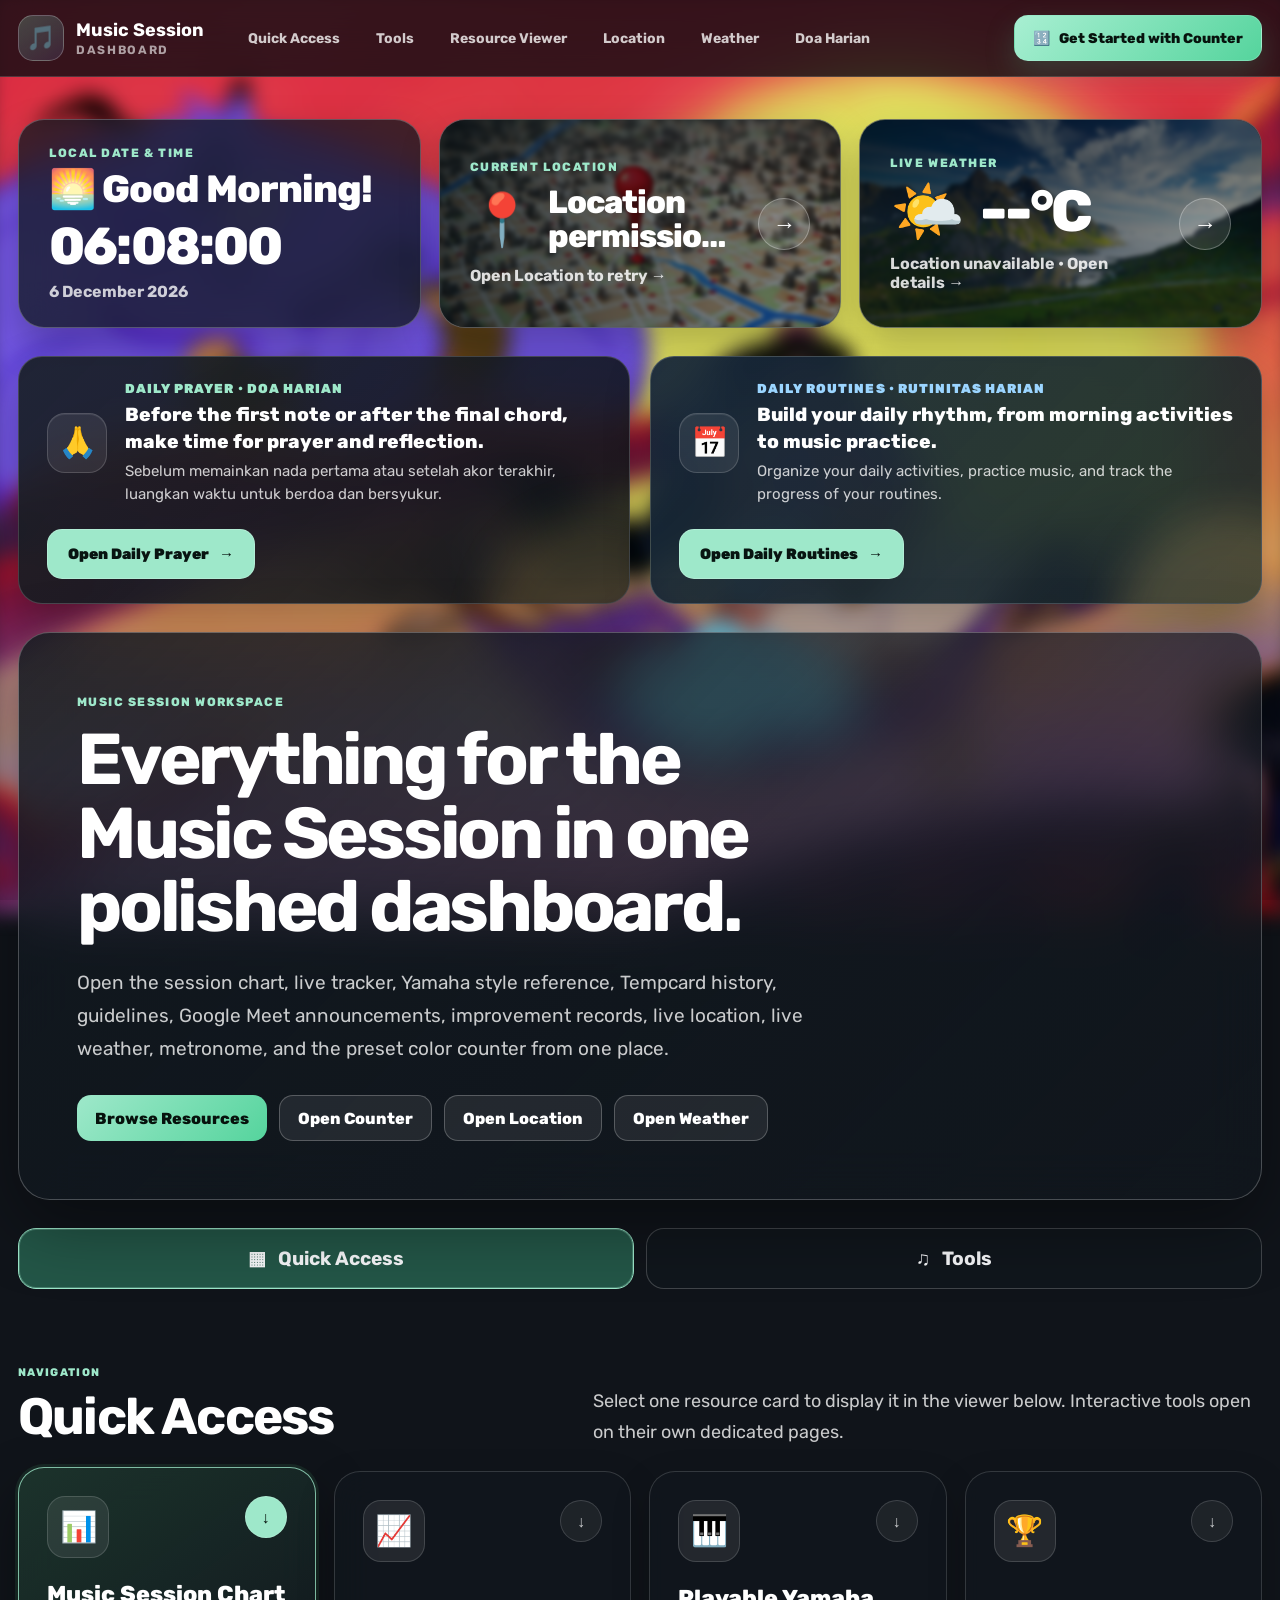
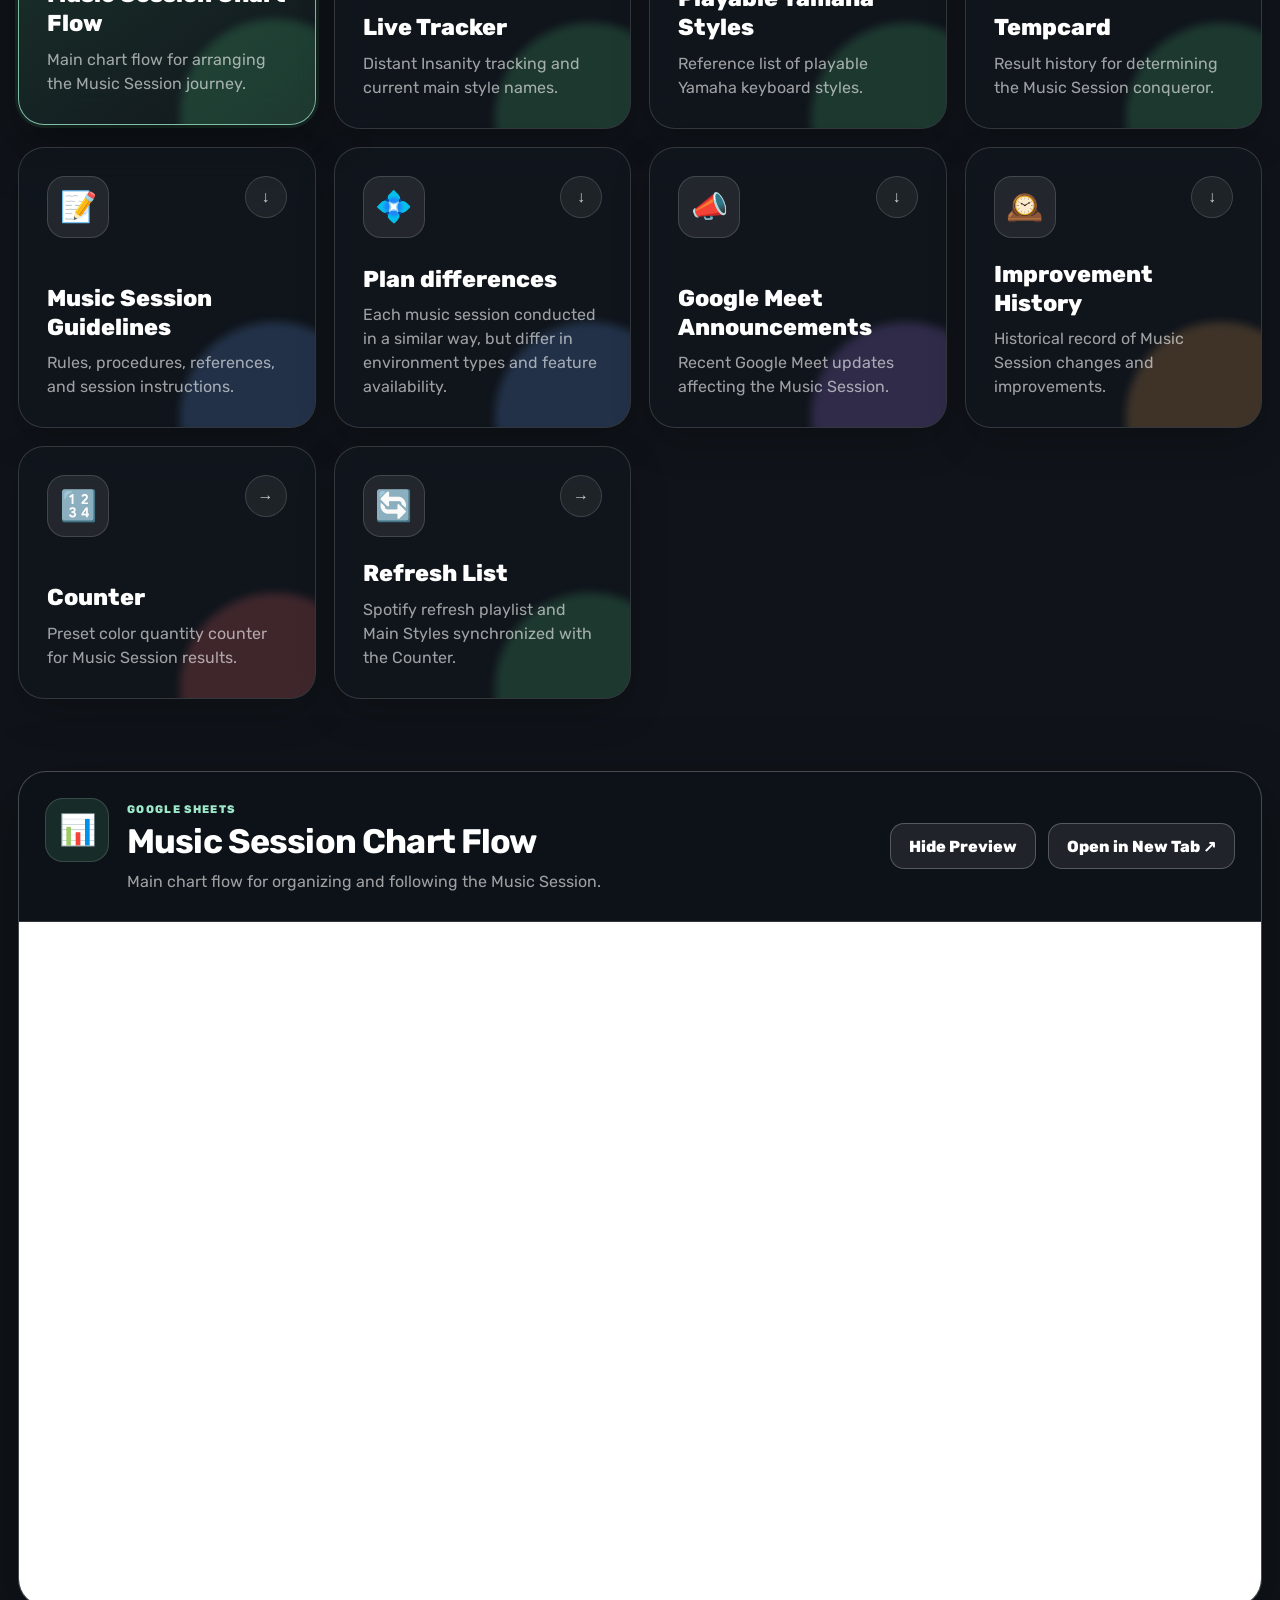
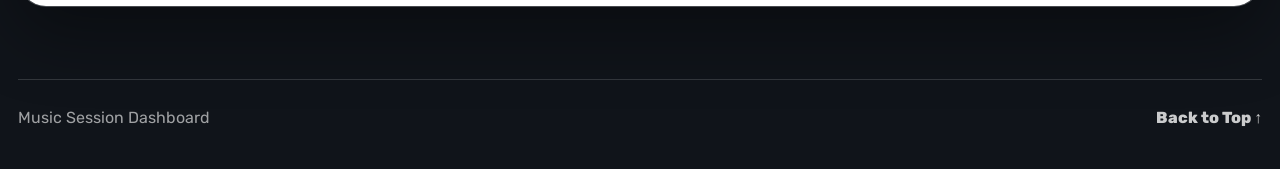
==== commit 160971af: "Add Refresh List with synchronized Main Styles and responsive Spotify layout Add Refresh List to Qui" ====
--- a/index.html
+++ b/index.html
@@ -359,7 +359,7 @@
     <div class="daily-prayer-banner-text">
       <span class="daily-prayer-banner-label">Daily Routines • Rutinitas Harian</span>
       <strong>Build your daily rhythm, from morning activities to music practice.</strong>
-      <p>Atur kegiatan harian, latihan musik, dan pantau progres rutinitasmu.</p>
+      <p>Organize your daily activities, practice music, and track the progress of your routines.</p>
     </div>
   </div>
   <a href="daily-routines.html" class="daily-prayer-banner-button">Open Daily Routines <span aria-hidden="true">→</span></a>
@@ -940,6 +940,17 @@
 
         </a>
 
+
+
+        <!-- REFRESH LIST: QUICK ACCESS -->
+        <a href="refresh-list.html" class="card metronome-card">
+          <span class="icon" aria-hidden="true">🔄</span>
+          <span class="card-content">
+            <span class="card-title">Refresh List</span>
+            <span class="card-description">Spotify refresh playlist and Main Styles synchronized with the Counter.</span>
+          </span>
+          <span class="card-arrow" aria-hidden="true">→</span>
+        </a>
 
       </div>
     </section>
--- a/style.css
+++ b/style.css
@@ -2495,3 +2495,12 @@
 .daily-routines-banner .daily-prayer-banner-label { color:#9bd5ff; }
 @media (max-width:900px) { .daily-hero-grid { grid-template-columns:1fr; } }
 @media (max-width:520px) { .daily-hero-grid { gap:14px; margin:20px 0; } .daily-hero-grid .daily-prayer-banner-button { align-self:stretch; } }
+
+/* Dashboard category tabs: Google Docs viewer stays with Quick Access */
+.dashboard-tabs { display:flex; gap:12px; margin:28px 0 20px; font-family:"Rubik",sans-serif; }
+.dashboard-tab { flex:1; cursor:pointer; padding:18px 24px; border-radius:18px; border:1px solid rgba(255,255,255,.2); background:rgba(17,23,30,.83); color:#f6f7f9; font:700 clamp(15px,1.5vw,21px) "Rubik",sans-serif; transition:background .2s,border-color .2s; }
+.dashboard-tab:hover { background:rgba(40,62,60,.92); }
+.dashboard-tab.is-active { background:rgba(40,103,83,.8); border-color:#9ce6c9; box-shadow:inset 0 0 0 1px rgba(156,230,201,.3); }
+.dashboard-tab:focus-visible { outline:3px solid #9ce6c9; outline-offset:3px; }
+.tab-panel-hidden { display:none !important; }
+@media(max-width:520px) { .dashboard-tabs {gap:8px;} .dashboard-tab {padding:14px 10px;} }
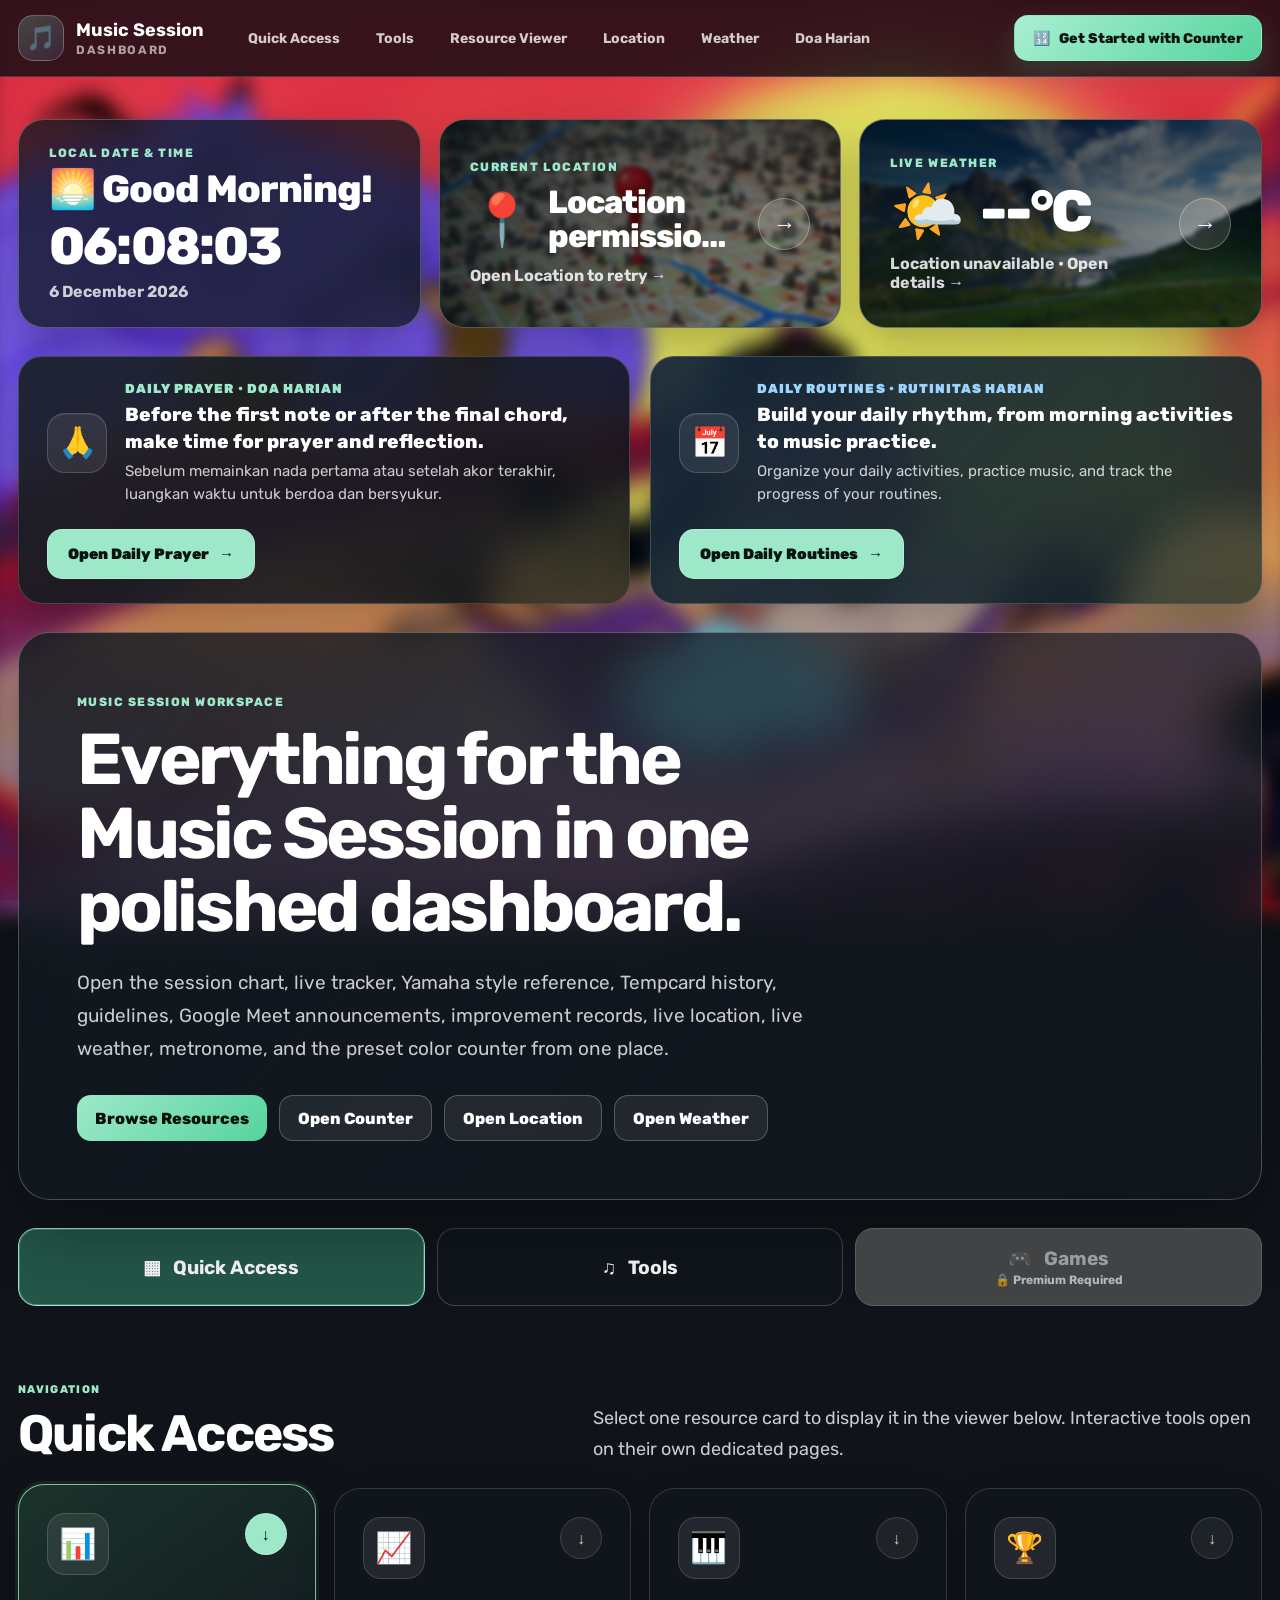
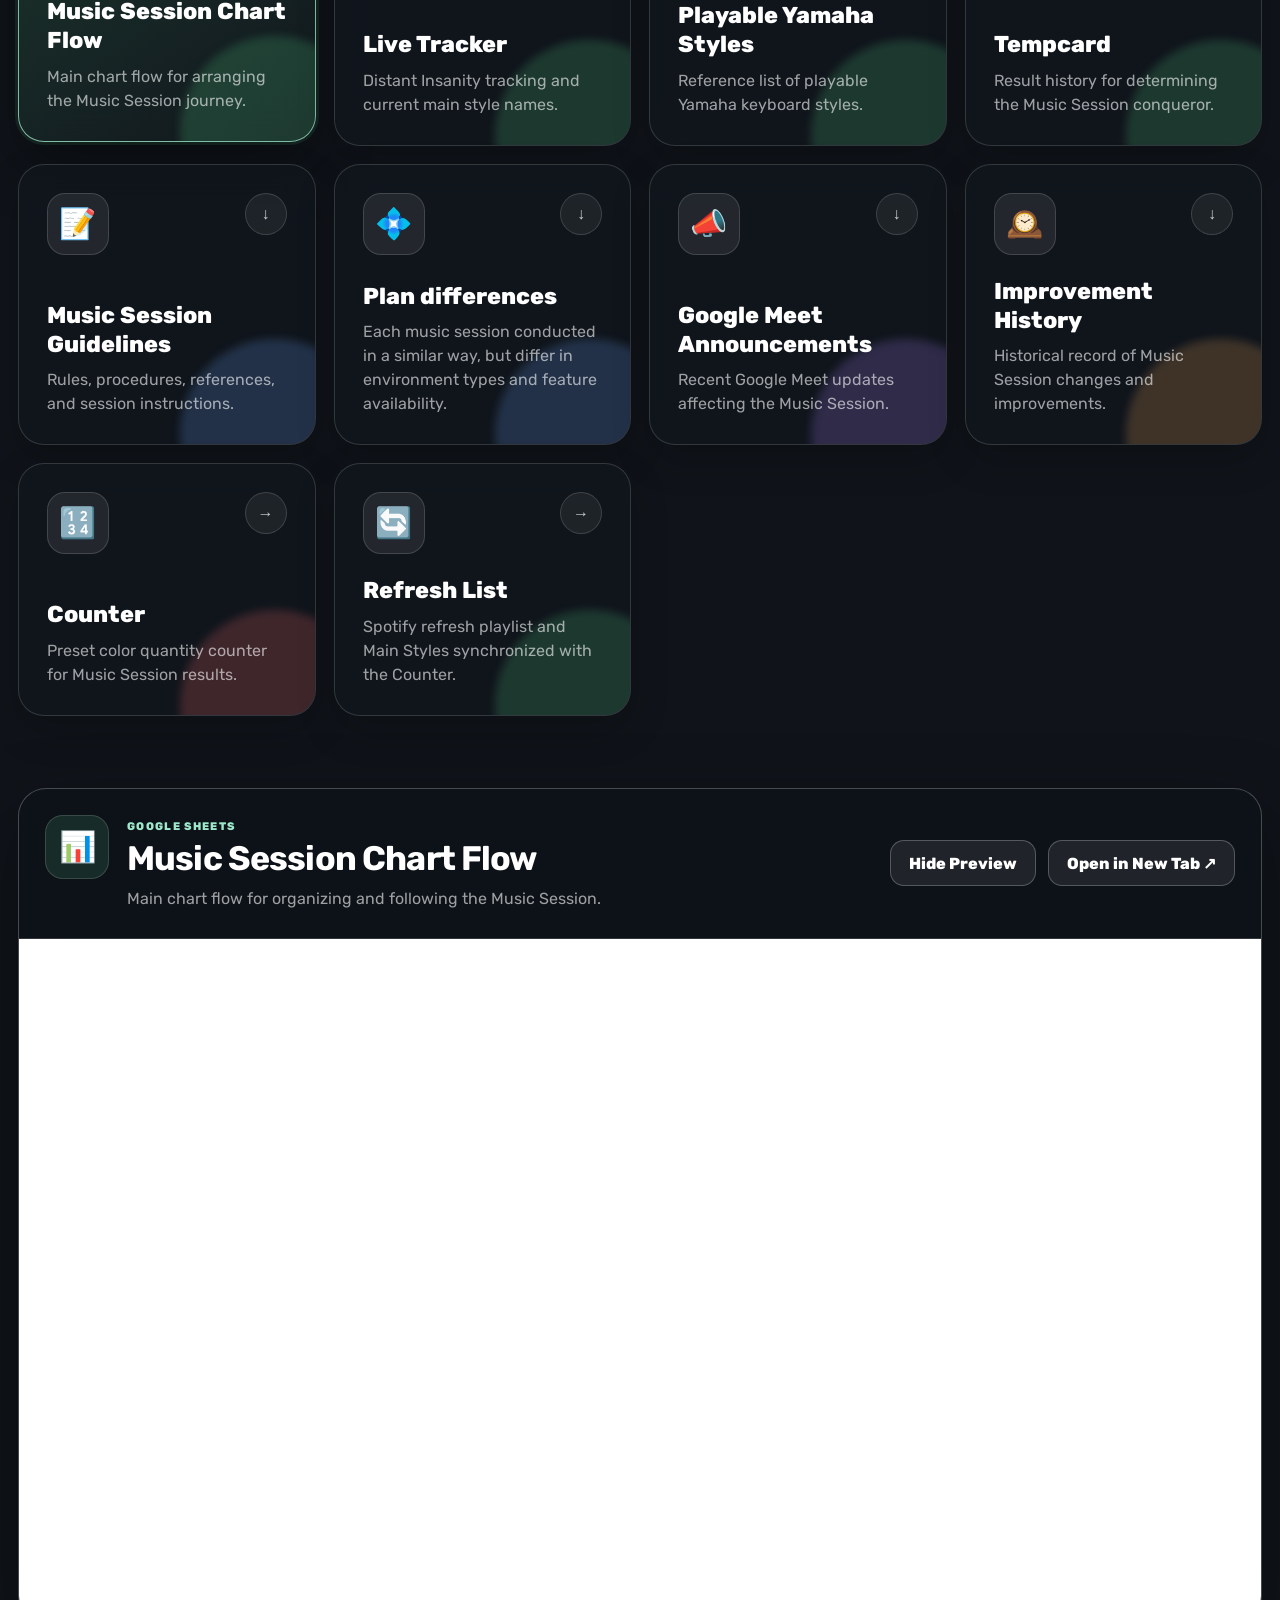
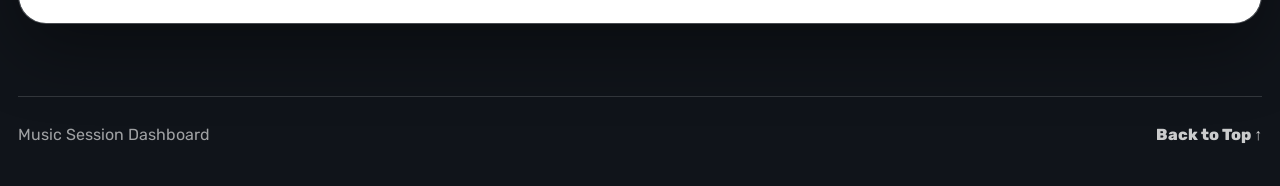
==== commit 275de7b0: "Introducing a brand new gaming experience for Premium intergated with Music Session! Games make the " ====
--- a/index.html
+++ b/index.html
@@ -24,6 +24,31 @@
     href="style.css"
   >
 <link rel="stylesheet" href="rubik-font.css">
+
+<style>
+/* Spotify Free: Locked Games tab */
+#games-tab.games-locked {
+    background: #555555 !important;
+    background-image: none !important;
+    border-color: #777777 !important;
+    color: #cccccc !important;
+    opacity: 0.75;
+    cursor: not-allowed !important;
+    box-shadow: none !important;
+}
+
+#games-tab.games-locked:hover {
+    background: #555555 !important;
+    transform: none !important;
+}
+
+#games-tab .premium-required-label {
+    display: block;
+    font-size: 12px;
+    margin-top: 3px;
+    color: #eeeeee;
+}
+</style>
 </head>
 
 
@@ -81,6 +106,13 @@
           <a href="#tools">
             Tools
           </a>
+
+<a
+  href="#games"
+  id="games-nav-link"
+>
+  Games
+</a>
 
           <a href="#resource-viewer">
             Resource Viewer
@@ -440,11 +472,50 @@
     </section>
 
 
-    <!-- DASHBOARD CATEGORY TABS -->
-    <div class="dashboard-tabs" role="tablist" aria-label="Dashboard categories">
-      <button type="button" id="quick-tab" class="dashboard-tab is-active" role="tab" aria-selected="true" aria-controls="quick-access">▦ &nbsp; Quick Access</button>
-      <button type="button" id="tools-tab" class="dashboard-tab" role="tab" aria-selected="false" aria-controls="tools">♫ &nbsp; Tools</button>
-    </div>
+
+<!-- ==================================================
+     DASHBOARD CATEGORY TABS
+     ================================================== -->
+
+<div
+  class="dashboard-tabs"
+  role="tablist"
+  aria-label="Dashboard categories"
+>
+  <button
+    type="button"
+    id="quick-tab"
+    class="dashboard-tab is-active"
+    role="tab"
+    aria-selected="true"
+    aria-controls="quick-access"
+  >
+    ▦ &nbsp; Quick Access
+  </button>
+
+  <button
+    type="button"
+    id="tools-tab"
+    class="dashboard-tab"
+    role="tab"
+    aria-selected="false"
+    aria-controls="tools"
+  >
+    ♫ &nbsp; Tools
+  </button>
+
+  <button
+    type="button"
+    id="games-tab"
+    class="dashboard-tab"
+    role="tab"
+    aria-selected="false"
+    aria-controls="games"
+  >
+    🎮 &nbsp; Games
+  </button>
+</div>
+
 
     <!-- ==================================================
          QUICK ACCESS
@@ -1010,6 +1081,90 @@
     </section>
 
 
+<!-- ==================================================
+     GAMES
+     ================================================== -->
+
+<section
+  id="games"
+  class="section quick-access-section tab-panel-hidden"
+  role="tabpanel"
+  aria-labelledby="games-tab"
+>
+  <div class="section-heading">
+    <div>
+      <span class="section-label">
+        Interactive Entertainment
+      </span>
+
+      <h2 id="games-title">
+        Games
+      </h2>
+    </div>
+
+    <p>
+      Enjoy interactive browser games in Music Session Hub.
+      Spotify Premium is required to play.
+    </p>
+  </div>
+
+  <div class="card-grid">
+
+    <!-- FLAPPY BIRD -->
+    <a
+      href="games/flappy-bird.html"
+      class="card metronome-card"
+    >
+      <span class="icon" aria-hidden="true">
+        🐤
+      </span>
+
+      <span class="card-content">
+        <span class="card-title">
+          Flappy Bird
+        </span>
+
+        <span class="card-description">
+          Fly between pipes, avoid obstacles,
+          and beat your highest score.
+        </span>
+      </span>
+
+      <span class="card-arrow" aria-hidden="true">
+        →
+      </span>
+    </a>
+
+    <!-- FLAPPY DUNK -->
+    <a
+      href="games/flappy-dunk.html"
+      class="card metronome-card"
+    >
+      <span class="icon" aria-hidden="true">
+        🏀
+      </span>
+
+      <span class="card-content">
+        <span class="card-title">
+          Flappy Dunk
+        </span>
+
+        <span class="card-description">
+          Score consecutive swishes for unlimited
+          +2, +3, +4, +5 and higher bonuses.
+        </span>
+      </span>
+
+      <span class="card-arrow" aria-hidden="true">
+        →
+      </span>
+    </a>
+
+  </div>
+</section>
+
+
+
     <!-- ==================================================
          RESOURCE VIEWER
          ================================================== -->
@@ -1254,51 +1409,316 @@
     })();
   </script>
 
-  <script src="script.js"></script>
-  <script>
-    (() => {
-      const quickTab = document.getElementById('quick-tab');
-      const toolsTab = document.getElementById('tools-tab');
-      const quick = document.getElementById('quick-access');
-      const tools = document.getElementById('tools');
-      const viewer = document.getElementById('resource-viewer');
-      if (!quickTab || !toolsTab || !quick || !tools || !viewer) return;
-
-      function selectCategory(category) {
-        const isQuick = category === 'quick';
-        quick.classList.toggle('tab-panel-hidden', !isQuick);
-        viewer.classList.toggle('tab-panel-hidden', !isQuick);
-        tools.classList.toggle('tab-panel-hidden', isQuick);
-        quickTab.classList.toggle('is-active', isQuick);
-        toolsTab.classList.toggle('is-active', !isQuick);
-        quickTab.setAttribute('aria-selected', String(isQuick));
-        toolsTab.setAttribute('aria-selected', String(!isQuick));
-        quickTab.tabIndex = isQuick ? 0 : -1;
-        toolsTab.tabIndex = isQuick ? -1 : 0;
+
+<script src="spotify-plan.js"></script>
+<script src="script.js"></script>
+
+<script>
+  (() => {
+    /* ==================================================
+       MUSIC SESSION HUB
+       DASHBOARD CATEGORY TABS
+
+       Quick Access | Tools | Games
+       ================================================== */
+
+    const quickTab = document.getElementById("quick-tab");
+    const toolsTab = document.getElementById("tools-tab");
+    const gamesTab = document.getElementById("games-tab");
+const gamesNavLink = document.getElementById("games-nav-link");
+
+const isPremium =
+    window.MUSIC_SESSION_PLAN?.SPOTIFY_PREMIUM === true;
+
+if (gamesNavLink) {
+    gamesNavLink.hidden = !isPremium;
+}    
+
+    const quick = document.getElementById("quick-access");
+    const tools = document.getElementById("tools");
+    const games = document.getElementById("games");
+
+    const viewer = document.getElementById("resource-viewer");
+
+    /* ==================================================
+       VERIFY REQUIRED ELEMENTS
+       ================================================== */
+
+    if (
+      !quickTab ||
+      !toolsTab ||
+      !gamesTab ||
+      !quick ||
+      !tools ||
+      !games ||
+      !viewer
+    ) {
+      return;
+    }
+
+    /* ==================================================
+       CATEGORY CONFIGURATION
+       ================================================== */
+
+    const categories = [
+      {
+        name: "quick",
+        tab: quickTab,
+        panel: quick
+      },
+      {
+        name: "tools",
+        tab: toolsTab,
+        panel: tools
+      },
+      {
+        name: "games",
+        tab: gamesTab,
+        panel: games
       }
-      quickTab.addEventListener('click', () => selectCategory('quick'));
-      toolsTab.addEventListener('click', () => selectCategory('tools'));
-      document.querySelectorAll('a[href="#quick-access"], a[href="#tools"], a[href="#resource-viewer"]').forEach(link => {
-        link.addEventListener('click', () => selectCategory(link.getAttribute('href') === '#tools' ? 'tools' : 'quick'));
+    ];
+
+    /* ==================================================
+       SELECT DASHBOARD CATEGORY
+       ================================================== */
+
+    function selectCategory(category) {
+     
+const isPremium =
+    window.MUSIC_SESSION_PLAN?.SPOTIFY_PREMIUM === true;
+
+if (category === "games" && !isPremium) {
+    category = "tools";
+}      
+
+      const selected = categories.some(
+        (item) => item.name === category
+      );
+
+      if (!selected) {
+        category = "quick";
+      }
+
+      categories.forEach((item) => {
+
+        const isActive = item.name === category;
+
+        /* Show or hide the category panel */
+
+        item.panel.classList.toggle(
+          "tab-panel-hidden",
+          !isActive
+        );
+
+        /* Update selected tab appearance */
+
+        item.tab.classList.toggle(
+          "is-active",
+          isActive
+        );
+
+        /* Accessibility attributes */
+
+        item.tab.setAttribute(
+          "aria-selected",
+          String(isActive)
+        );
+
+        item.tab.tabIndex = isActive ? 0 : -1;
+
       });
-      [quickTab, toolsTab].forEach((tab, i) => {
-        tab.addEventListener('keydown', event => {
-          if (!['ArrowLeft', 'ArrowRight', 'Home', 'End'].includes(event.key)) return;
-          event.preventDefault();
-          const next = event.key === 'Home' ? 0 : event.key === 'End' ? 1 :
-            (i + (event.key === 'ArrowRight' ? 1 : -1) + 2) % 2;
-          selectCategory(next === 0 ? 'quick' : 'tools');
-          [quickTab, toolsTab][next].focus();
-        });
+
+      /* ==================================================
+         GOOGLE DOCS RESOURCE VIEWER
+
+         Visible only in Quick Access.
+         ================================================== */
+
+      viewer.classList.toggle(
+        "tab-panel-hidden",
+        category !== "quick"
+      );
+
+    }
+
+    /* ==================================================
+       TAB CLICK EVENTS
+       ================================================== */
+
+    quickTab.addEventListener("click", () => {
+      selectCategory("quick");
+    });
+
+    toolsTab.addEventListener("click", () => {
+      selectCategory("tools");
+    });
+
+    gamesTab.addEventListener("click", () => {
+      selectCategory("games");
+    });
+
+    /* ==================================================
+       TOP NAVIGATION LINKS
+       ================================================== */
+
+    document.querySelectorAll(
+      'a[href="#quick-access"], ' +
+      'a[href="#tools"], ' +
+      'a[href="#games"], ' +
+      'a[href="#resource-viewer"]'
+    ).forEach((link) => {
+
+      link.addEventListener("click", () => {
+
+        const target = link.getAttribute("href");
+
+        if (target === "#tools") {
+
+          selectCategory("tools");
+
+        } else if (target === "#games") {
+
+          selectCategory("games");
+
+        } else {
+
+          selectCategory("quick");
+
+        }
+
       });
-      selectCategory(location.hash === '#tools' ? 'tools' : 'quick');
-      window.addEventListener('hashchange', () => {
-        if (location.hash === '#tools') selectCategory('tools');
-        if (location.hash === '#quick-access' || location.hash === '#resource-viewer') selectCategory('quick');
+
+    });
+
+    /* ==================================================
+       KEYBOARD NAVIGATION
+
+       Arrow Left / Right
+       Home / End
+       ================================================== */
+
+    categories.forEach((item, index) => {
+
+      item.tab.addEventListener("keydown", (event) => {
+
+        const allowedKeys = [
+          "ArrowLeft",
+          "ArrowRight",
+          "Home",
+          "End"
+        ];
+
+        if (!allowedKeys.includes(event.key)) {
+          return;
+        }
+
+        event.preventDefault();
+
+        let nextIndex;
+
+        if (event.key === "Home") {
+
+          nextIndex = 0;
+
+        } else if (event.key === "End") {
+
+          nextIndex = categories.length - 1;
+
+        } else {
+
+          const direction =
+            event.key === "ArrowRight" ? 1 : -1;
+
+          nextIndex =
+            (
+              index +
+              direction +
+              categories.length
+            ) % categories.length;
+
+        }
+
+        const nextCategory = categories[nextIndex];
+
+        selectCategory(nextCategory.name);
+
+        nextCategory.tab.focus();
+
       });
-    })();
-  </script>
+
+    });
+
+    /* ==================================================
+       INITIAL CATEGORY FROM URL
+
+       #quick-access
+       #tools
+       #games
+       #resource-viewer
+       ================================================== */
+
+    function selectCategoryFromHash() {
+
+      const hash = window.location.hash;
+
+      if (hash === "#tools") {
+
+        selectCategory("tools");
+
+      } else if (hash === "#games") {
+
+        selectCategory("games");
+
+      } else {
+
+        selectCategory("quick");
+
+      }
+
+    }
+
+    /* ==================================================
+       INITIALIZE DASHBOARD
+       ================================================== */
+
+    selectCategoryFromHash();
+
+    /* ==================================================
+       HANDLE URL HASH CHANGES
+       ================================================== */
+
+    window.addEventListener(
+      "hashchange",
+      selectCategoryFromHash
+    );
+
+  })();
+</script>
+
+<script>
+document.addEventListener("DOMContentLoaded", function () {
+    const gamesTab = document.getElementById("games-tab");
+    if (!gamesTab) return;
+
+    const isPremium =
+        window.MUSIC_SESSION_PLAN?.SPOTIFY_PREMIUM === true;
+
+    if (!isPremium) {
+        gamesTab.classList.add("games-locked");
+        gamesTab.disabled = true;
+        gamesTab.setAttribute("aria-disabled", "true");
+
+        gamesTab.innerHTML = `
+            🎮 &nbsp; Games
+            <span class="premium-required-label">
+                🔒 Premium Required
+            </span>
+        `;
+    }
+});
+</script>
 
 </body>
 
 </html>
+
--- a/style.css
+++ b/style.css
@@ -35,7 +35,7 @@
 
   --music-session-background:
     url(
-      "images/Screencap - Abu clip/Abu Aladdin 04.jpg"
+      "images/Screencap - Main clip/Aladdin 08.jpg"
     );
 
 
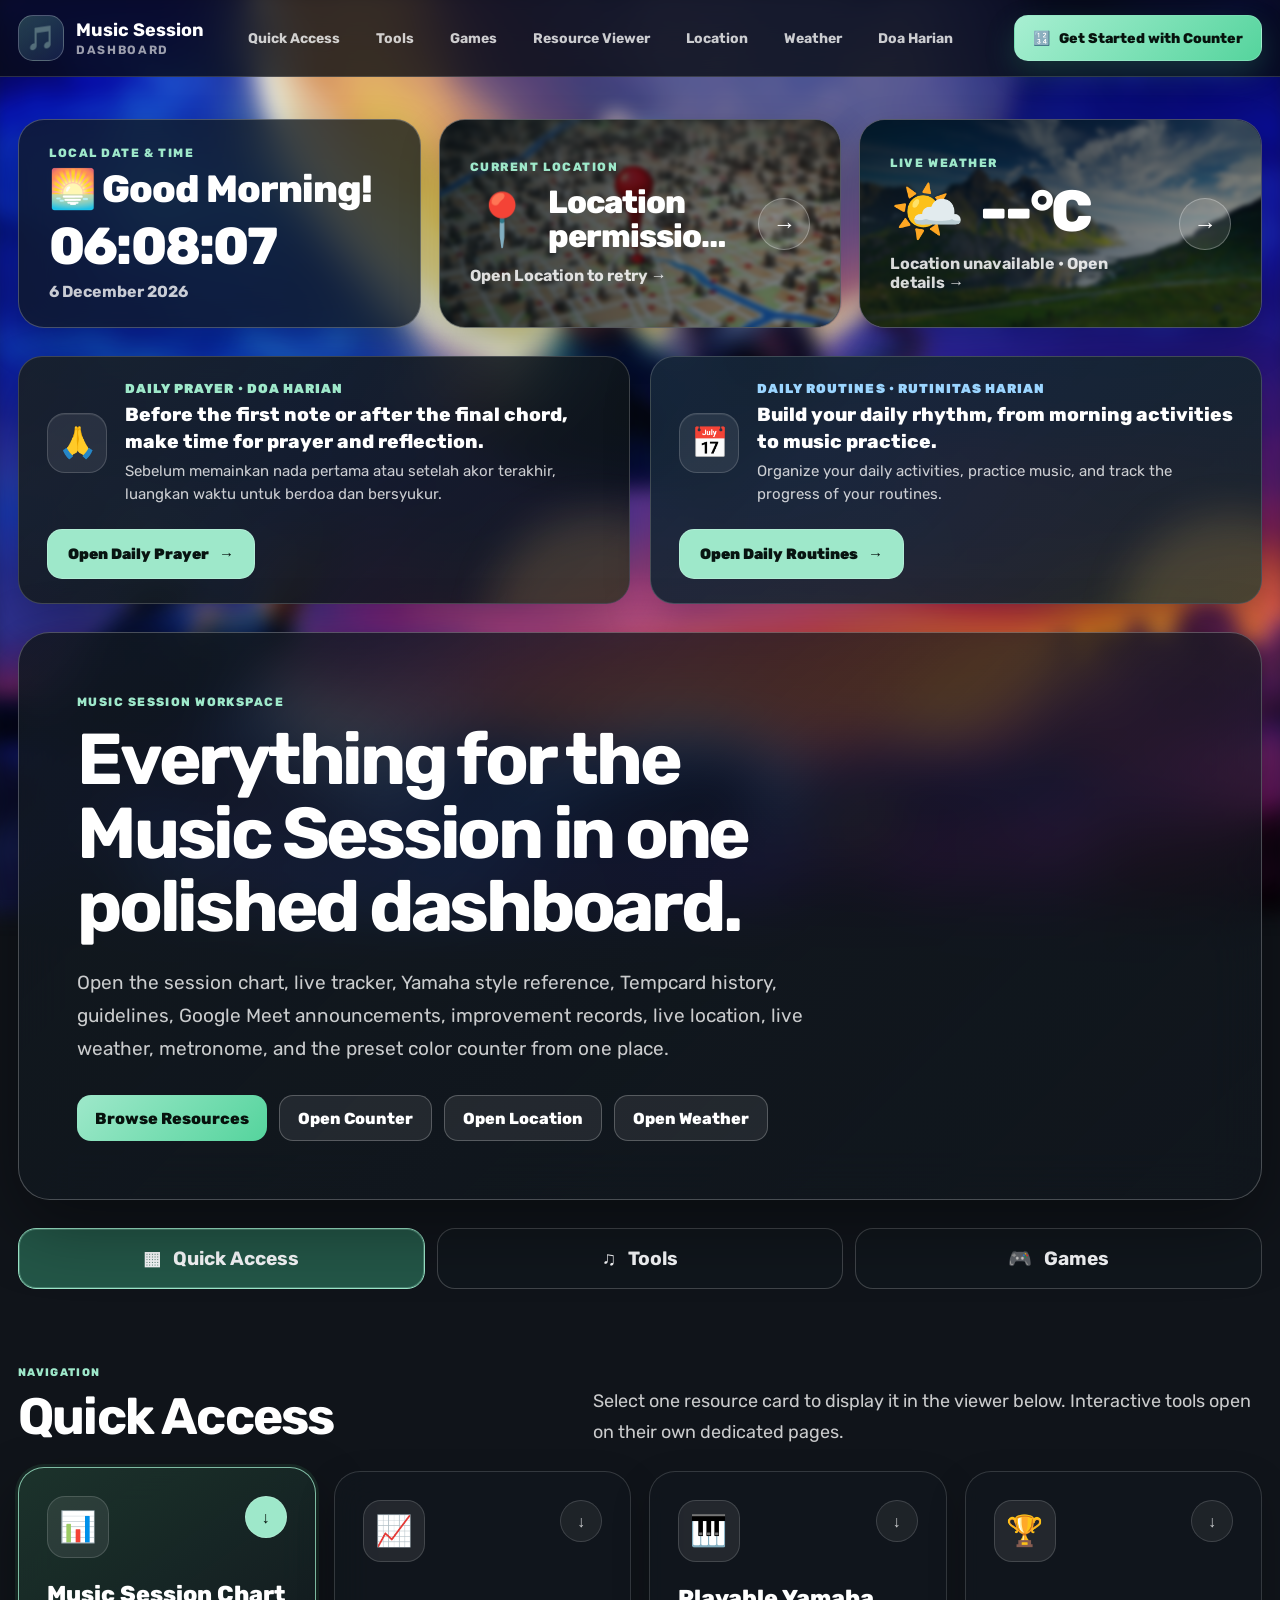
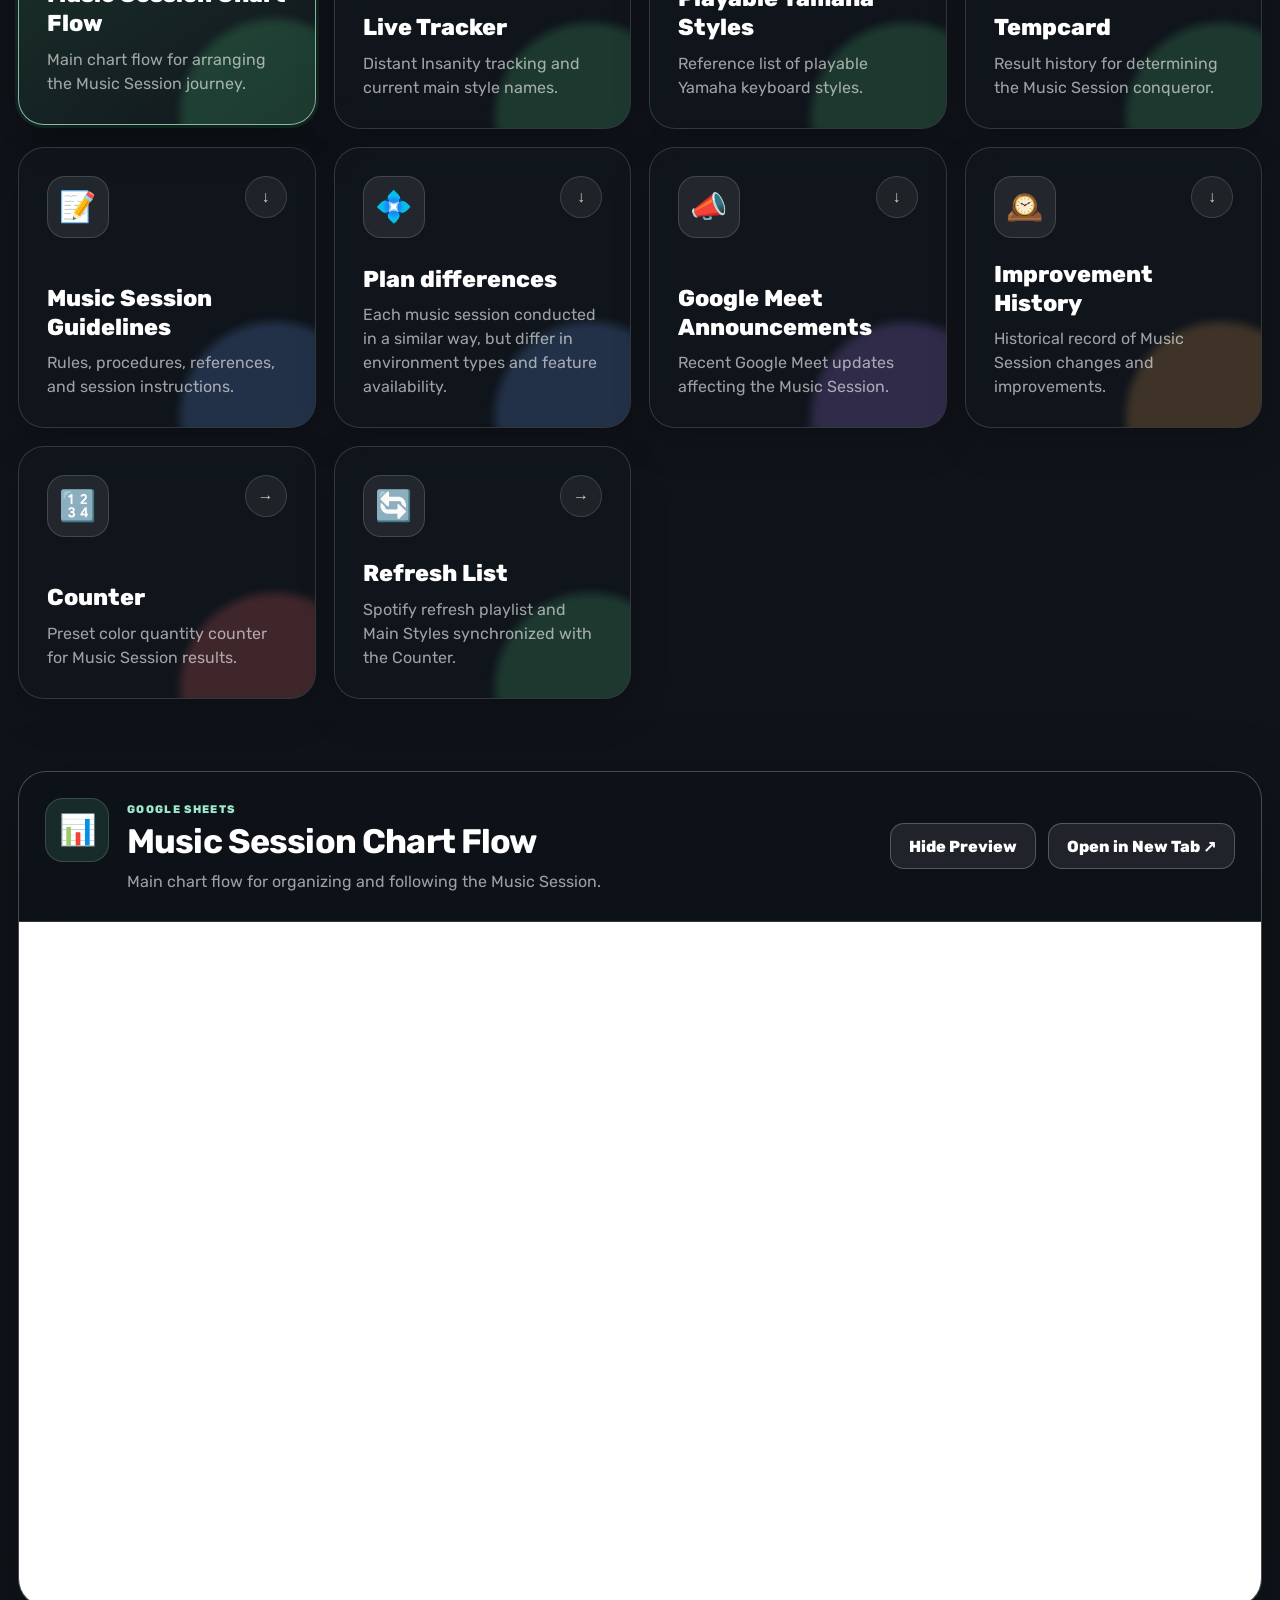
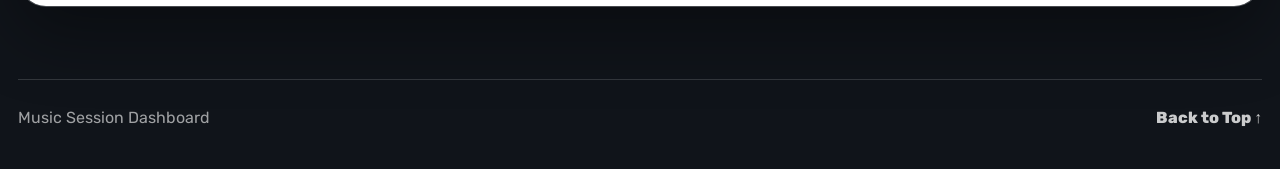
==== commit 8a099011: "Add Doodle Jump with Progressive Gameplay and Exclusive Theme MUSIC SESSION HUB - DOODLE JUMP UPDATE" ====
--- a/index.html
+++ b/index.html
@@ -1159,6 +1159,32 @@
         →
       </span>
     </a>
+
+
+<!-- DOODLE JUMP -->
+<a
+  href="games/doodle-jump.html"
+  class="card metronome-card"
+>
+  <span class="icon" aria-hidden="true">
+    🍏
+  </span>
+
+  <span class="card-content">
+    <span class="card-title">
+      Doodle Jump
+    </span>
+
+    <span class="card-description">
+      Jump between platforms, collect power-ups,
+      and climb higher to beat your best score.
+    </span>
+  </span>
+
+  <span class="card-arrow" aria-hidden="true">
+    →
+  </span>
+</a>
 
   </div>
 </section>
--- a/style.css
+++ b/style.css
@@ -30,12 +30,12 @@
   /* ==================================================
      COUNTER + METRONOME BACKGROUND
 
-     CHANGE THIS WHEN MAIN STYLE REFRESHED
+     CHANGE THIS & LOOK FOR THIS SECTION FOR EVERY MAIN STYLE LIST REFRESH!
      ================================================== */
 
   --music-session-background:
     url(
-      "images/Screencap - Main clip/Aladdin 08.jpg"
+      "images/Screencap - Main clip/Aladdin 48.jpg"
     );
 
 
@@ -43,12 +43,12 @@
      DASHBOARD BACKGROUND ONLY
 
      index.html permanently uses this image
-     CHANGE THIS EVERY 3 MAIN STYLE LIST REFRESHES
+     CHANGE THIS & LOOK FOR THIS SECTION FOR EVERY 3 MAIN STYLE LIST REFRESHES!
      ================================================== */
 
   --dashboard-background:
     url(
-      "images/Main%20background/ALD-1000013.jpg"
+      "images/Main%20background/ALD-1000003.jpg"
     );
 
 
